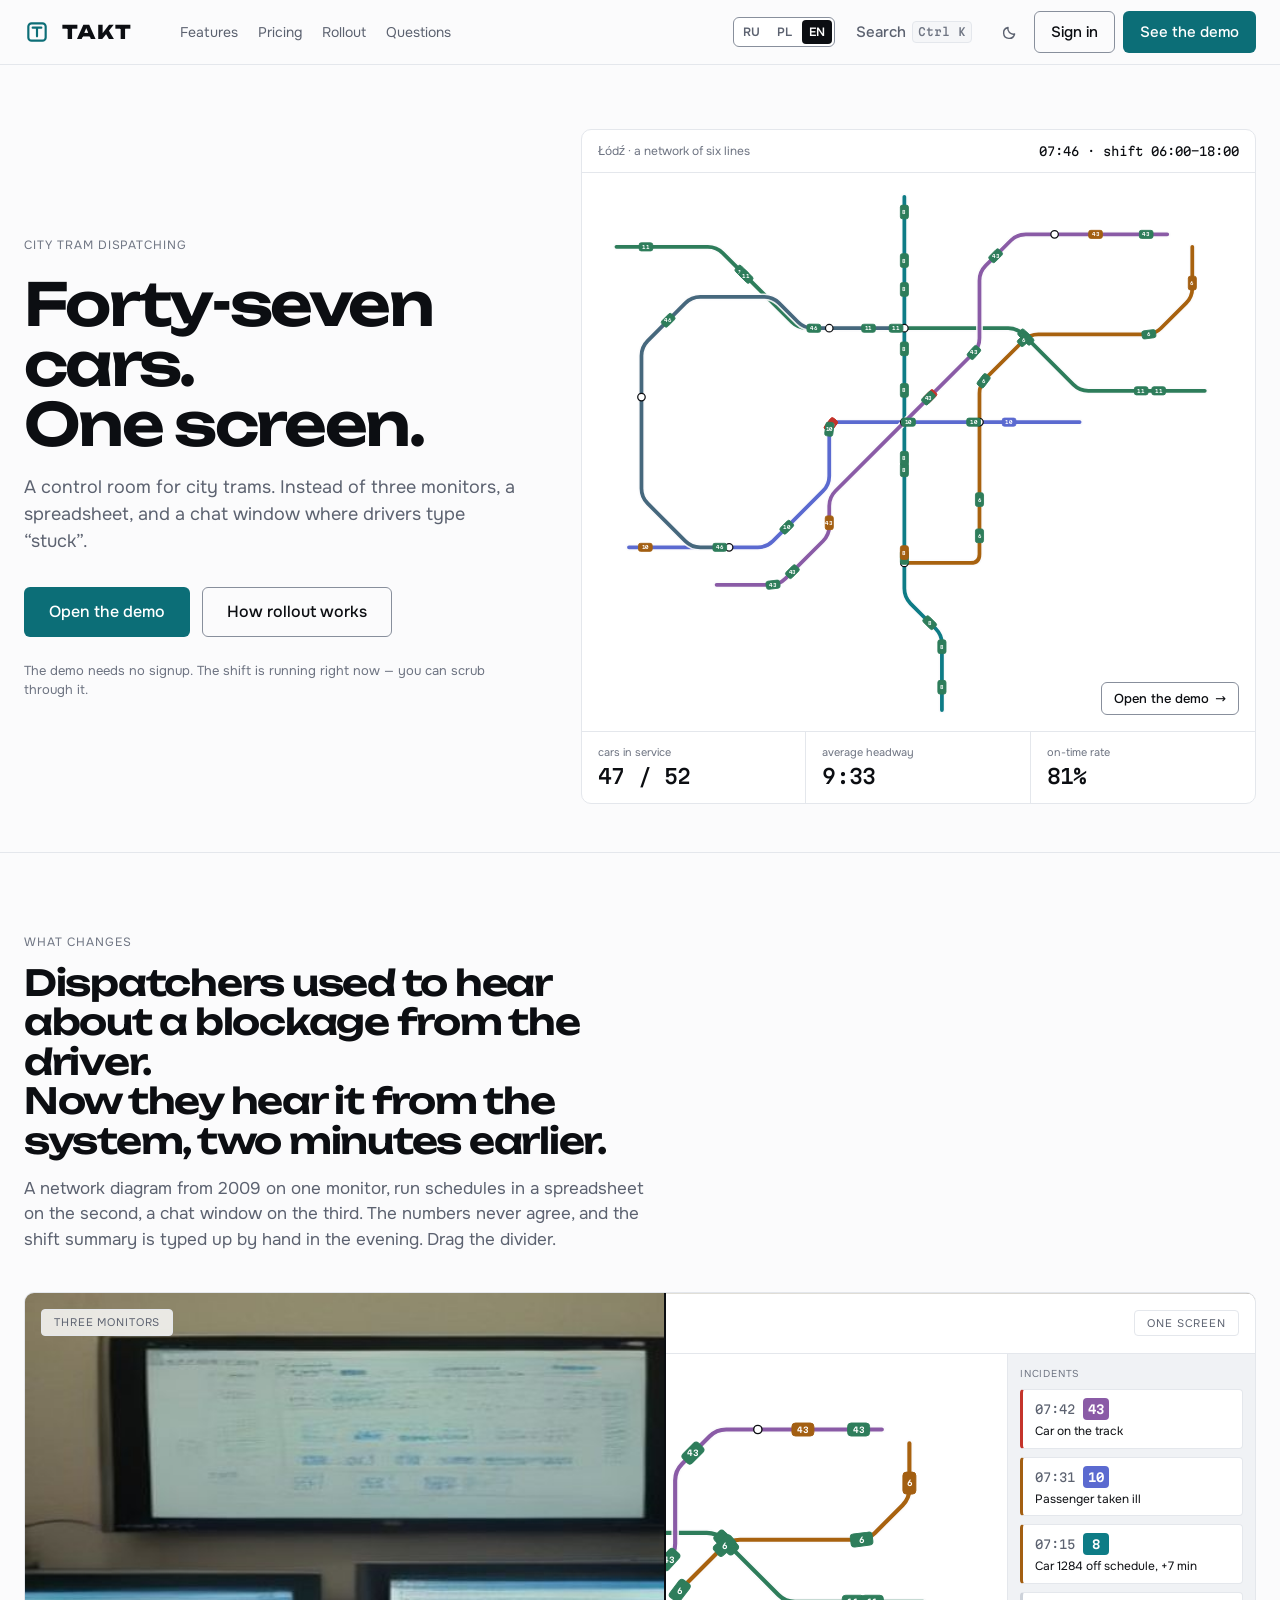
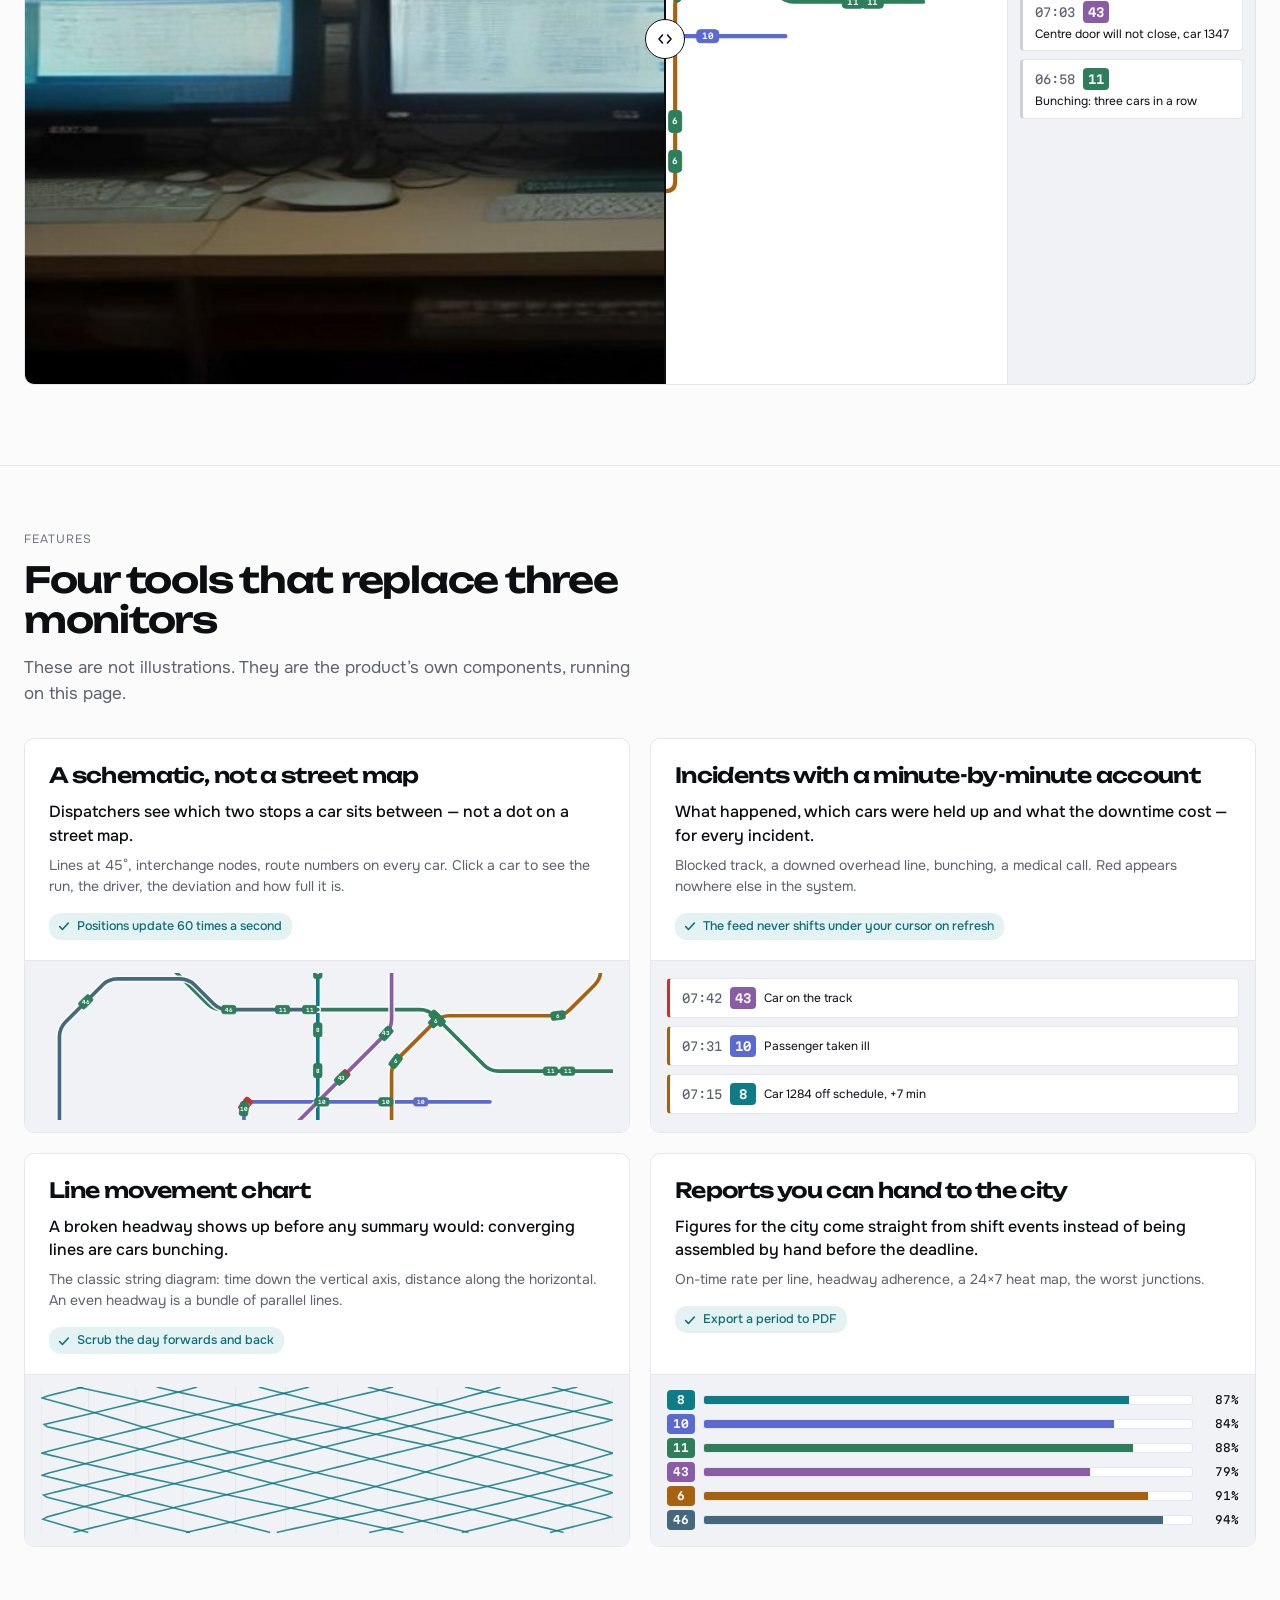
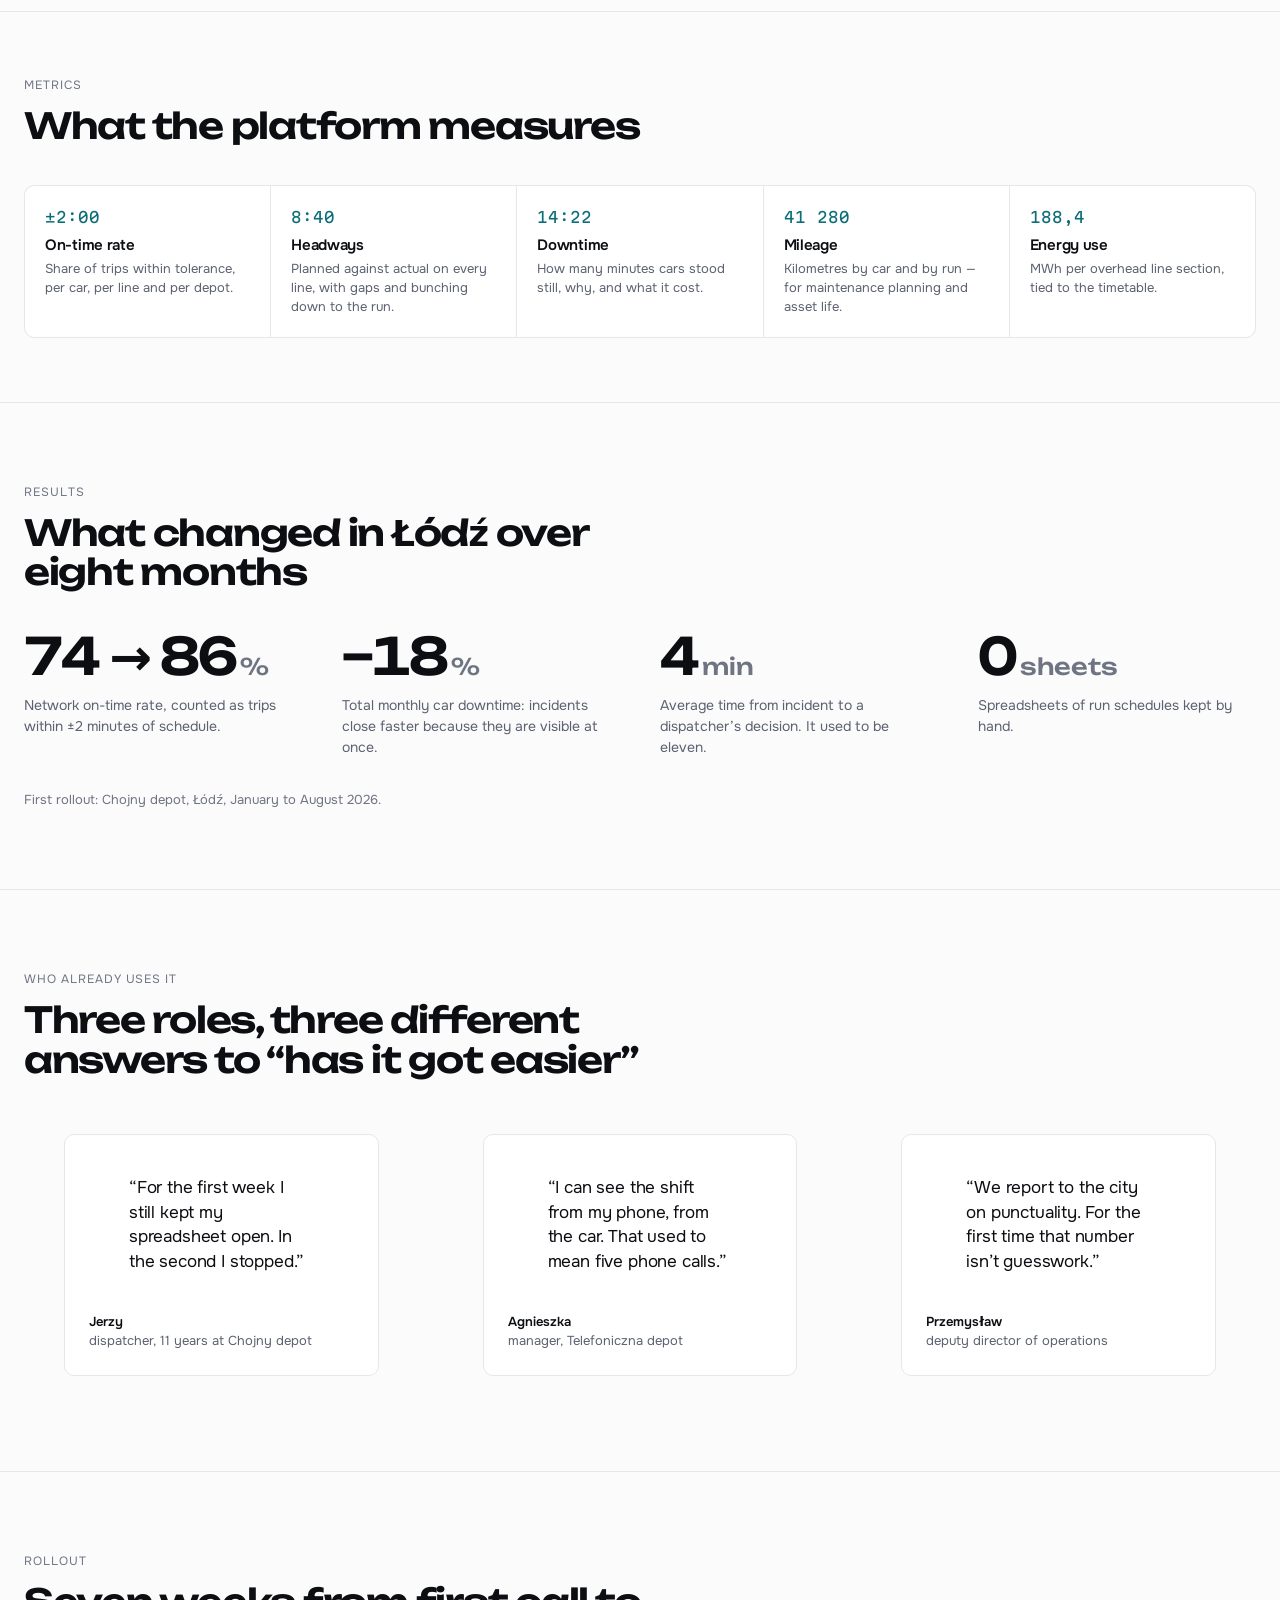
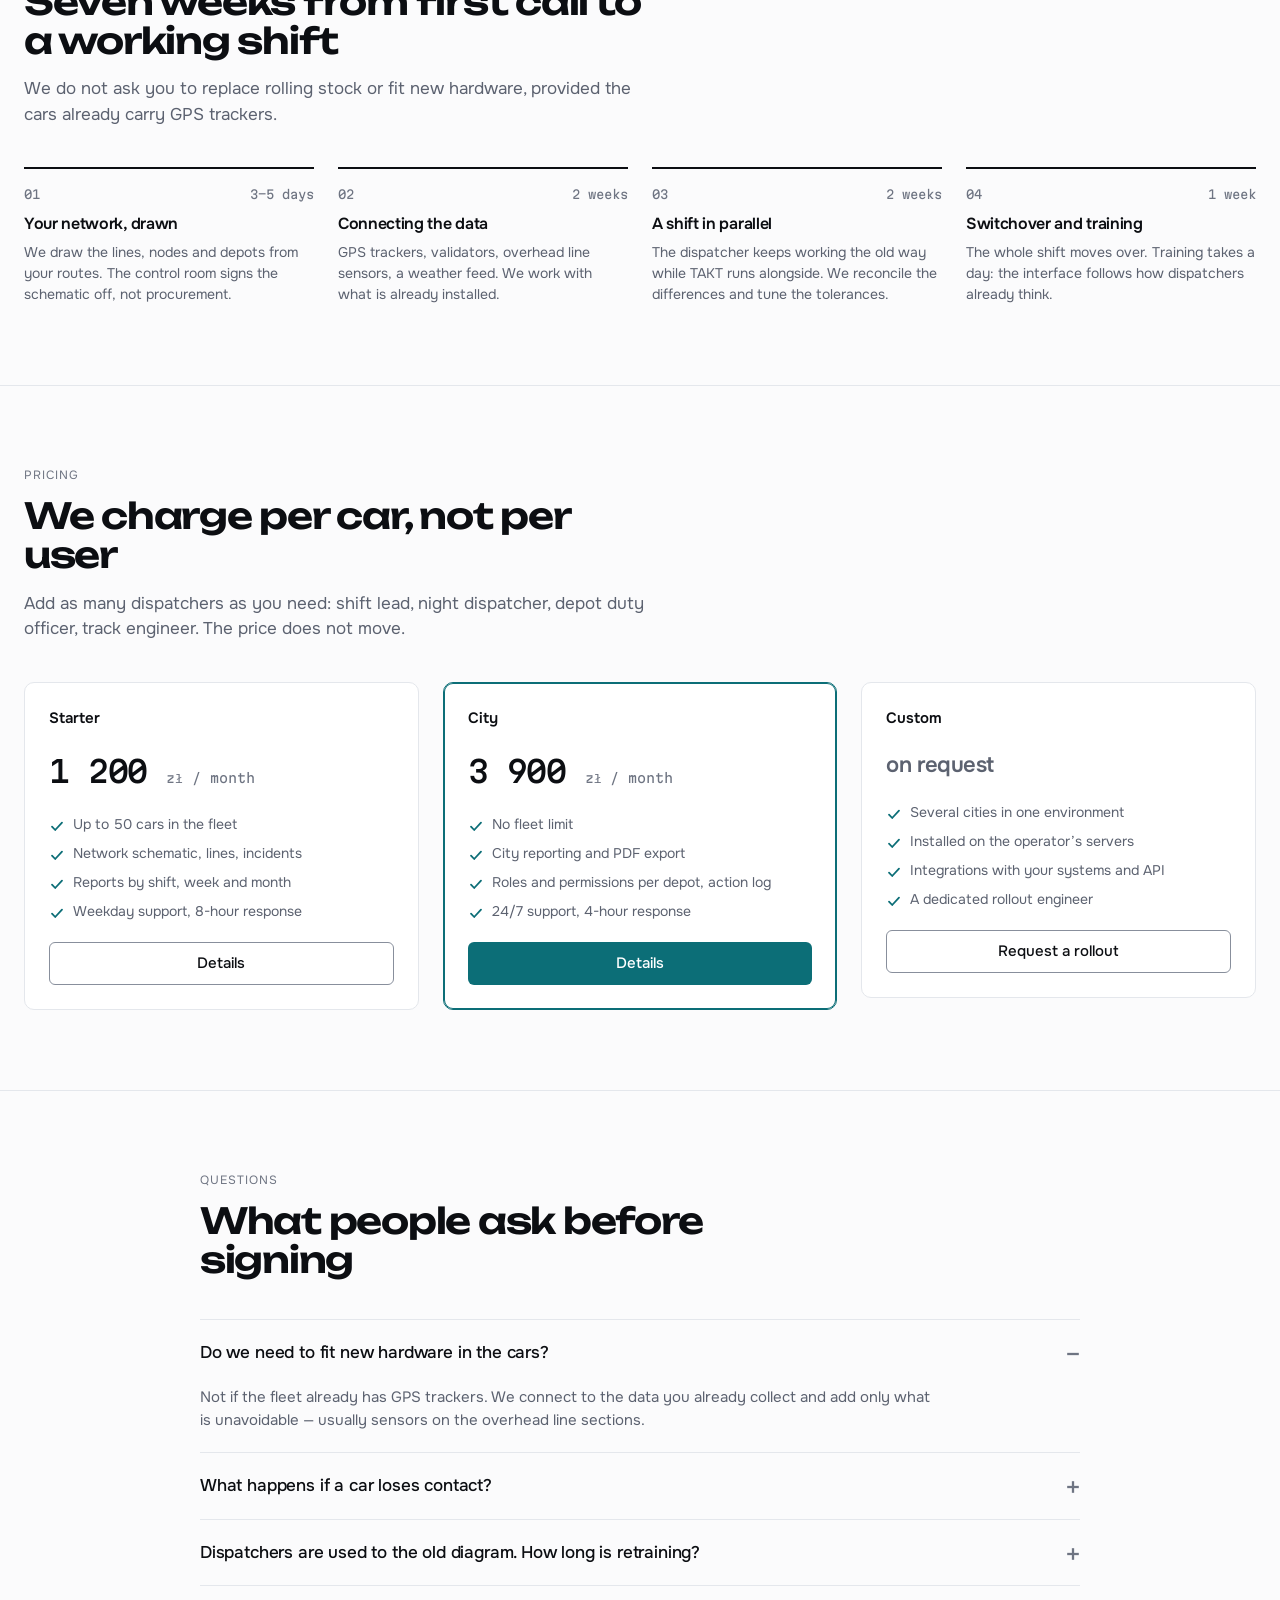
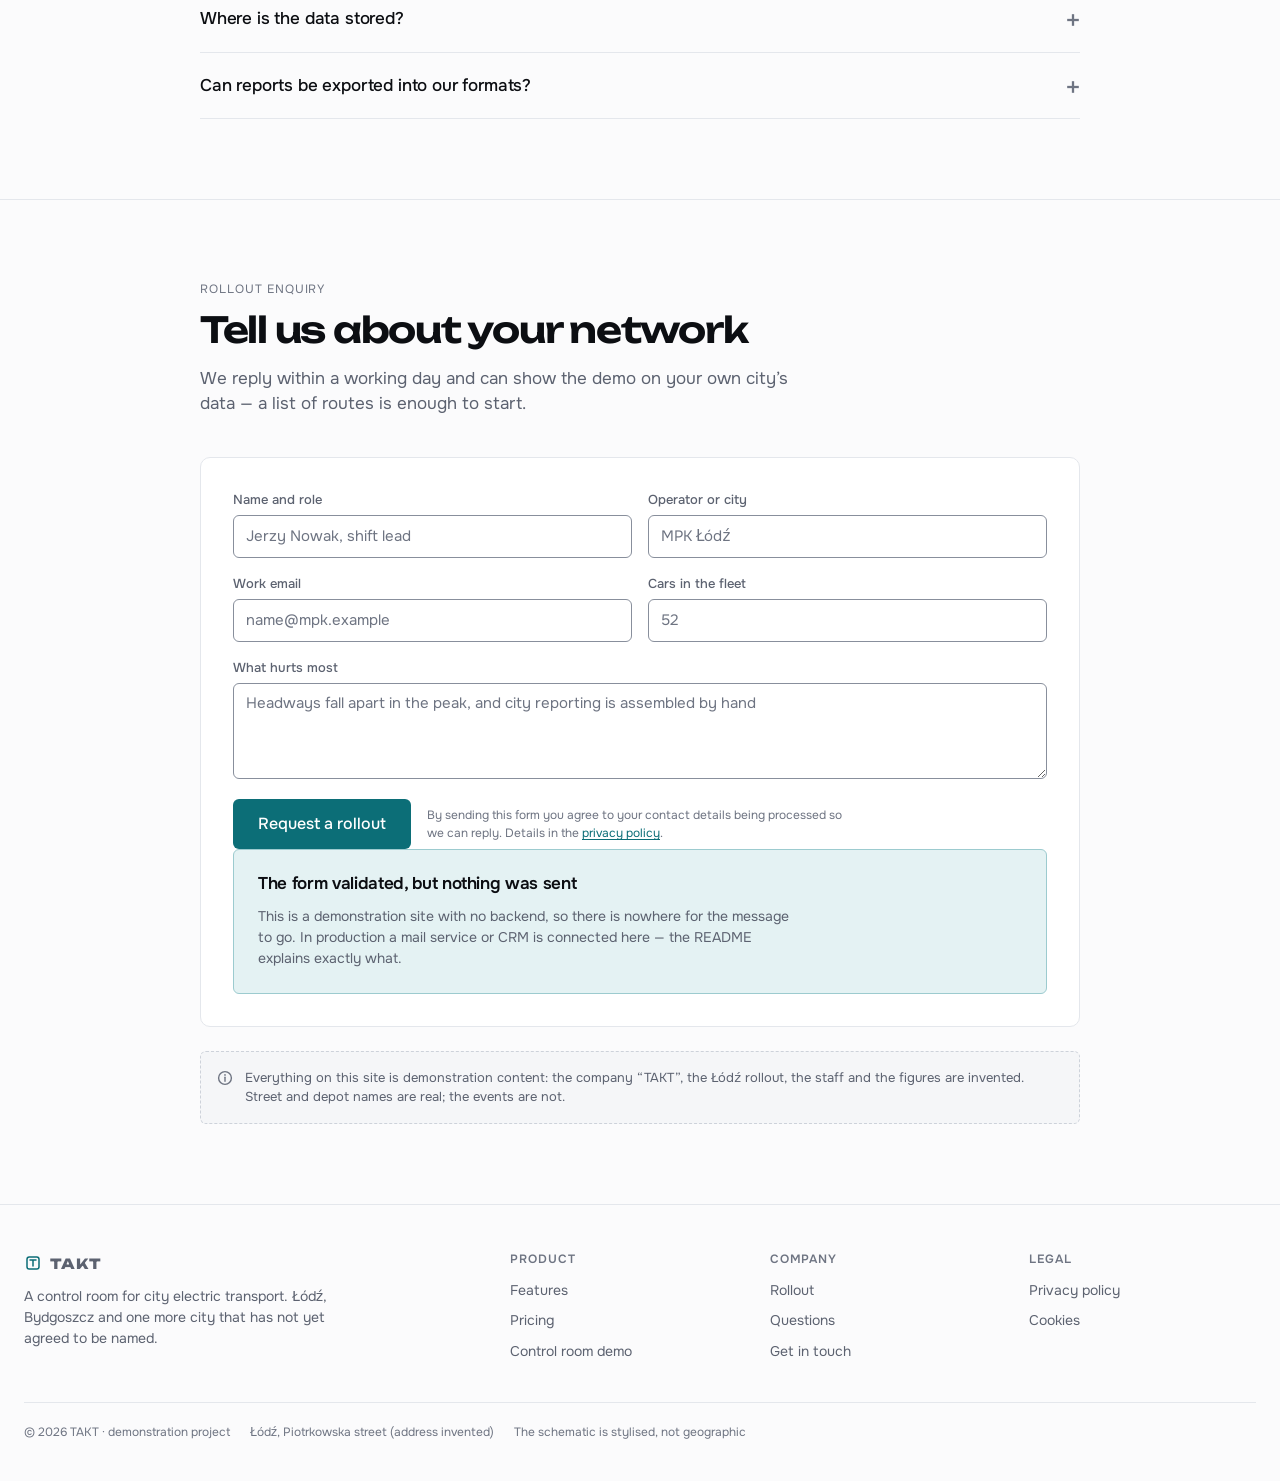
==== index.html @ 414c8f64 "takt — демо-сайт для портфолио Статический сайт без сборки. Данные, контакты и заявки — заглушки. Ад" ====
<!doctype html>
<html lang="ru">
<head>
<meta charset="utf-8">
<meta name="viewport" content="width=device-width, initial-scale=1">
<meta http-equiv="Content-Security-Policy" content="default-src 'self'; img-src 'self' data:; style-src 'self' 'unsafe-inline'; script-src 'self'; font-src 'self'; connect-src 'none'; base-uri 'none'; frame-ancestors 'none'">
<meta name="referrer" content="strict-origin-when-cross-origin">
<title>ТАКТ — диспетчерская для городского трамвая</title>
<meta name="description" data-i18n-content="page.indexDesc" content="ТАКТ собирает диспетчерскую трамвайного оператора в один экран: живая схема сети, интервалы, происшествия и отчёты для города. Демо открывается без регистрации.">
<link rel="canonical" href="https://oum1d.github.io/takt/">
<link rel="alternate" hreflang="ru" href="https://oum1d.github.io/takt/">
<link rel="alternate" hreflang="pl" href="https://oum1d.github.io/takt/?lang=pl">
<link rel="alternate" hreflang="en" href="https://oum1d.github.io/takt/?lang=en">
<link rel="alternate" hreflang="x-default" href="https://oum1d.github.io/takt/">
<meta property="og:type" content="website">
<meta property="og:title" content="ТАКТ — диспетчерская для городского трамвая">
<meta property="og:description" content="Сорок семь вагонов на одном экране: живая схема сети, интервалы, происшествия и отчёты. Демо без регистрации.">
<meta property="og:image" content="https://oum1d.github.io/takt/assets/img/og.png">
<meta property="og:locale" content="ru_RU">
<meta property="og:locale:alternate" content="pl_PL">
<meta property="og:locale:alternate" content="en_GB">
<meta name="twitter:card" content="summary_large_image">
<meta name="theme-color" content="#0C6E77">
<link rel="icon" href="assets/img/favicon.svg" type="image/svg+xml">
<script src="assets/js/theme-boot.js"></script>
<link rel="stylesheet" href="assets/css/fonts.css">
<link rel="stylesheet" href="assets/css/tokens.css">
<link rel="stylesheet" href="assets/css/base.css">
<link rel="stylesheet" href="assets/css/app.css">
<link rel="stylesheet" href="assets/css/landing.css">
<script type="application/ld+json">
{
  "@context": "https://schema.org",
  "@type": "SoftwareApplication",
  "name": "ТАКТ",
  "applicationCategory": "BusinessApplication",
  "operatingSystem": "Web",
  "inLanguage": ["ru", "pl", "en"],
  "description": "Диспетчерская для городского трамвая: живая схема сети, контроль интервалов, происшествия и отчёты для города.",
  "offers": [
    { "@type": "Offer", "name": "Стартовый", "price": "1200", "priceCurrency": "PLN" },
    { "@type": "Offer", "name": "Городской", "price": "3900", "priceCurrency": "PLN" }
  ]
}
</script>
</head>
<body data-i18n-title="page.indexTitle">
<a class="skip-link" href="#main" data-i18n="nav.skip">Перейти к содержимому</a>

<svg width="0" height="0" style="position:absolute" aria-hidden="true" focusable="false">
  <defs>
    <symbol id="ic-mark" viewBox="0 0 24 24">
      <path d="M4 17V7a3 3 0 0 1 3-3h10a3 3 0 0 1 3 3v10a3 3 0 0 1-3 3H7a3 3 0 0 1-3-3Z" fill="none" stroke="currentColor" stroke-width="2"/>
      <path d="M8 8h8M12 8v8" stroke="currentColor" stroke-width="2" stroke-linecap="round"/>
    </symbol>
    <symbol id="ic-check" viewBox="0 0 16 16"><path d="M3 8.6 6.2 12 13 4.6" fill="none" stroke="currentColor" stroke-width="1.8" stroke-linecap="round" stroke-linejoin="round"/></symbol>
    <symbol id="ic-warn" viewBox="0 0 14 14"><path d="M7 1.6 13 12.4H1Z" fill="none" stroke="currentColor" stroke-width="1.4" stroke-linejoin="round"/><path d="M7 5.6v3" stroke="currentColor" stroke-width="1.4" stroke-linecap="round"/><circle cx="7" cy="10.4" r=".8" fill="currentColor"/></symbol>
    <symbol id="ic-arrows" viewBox="0 0 20 20"><path d="M7.5 6 4 10l3.5 4M12.5 6 16 10l-3.5 4" fill="none" stroke="currentColor" stroke-width="1.6" stroke-linecap="round" stroke-linejoin="round"/></symbol>
    <symbol id="ic-info" viewBox="0 0 16 16"><circle cx="8" cy="8" r="6.4" fill="none" stroke="currentColor" stroke-width="1.4"/><path d="M8 7.2v4" stroke="currentColor" stroke-width="1.4" stroke-linecap="round"/><circle cx="8" cy="4.9" r=".85" fill="currentColor"/></symbol>
  </defs>
</svg>

<header class="site-head">
  <div class="wrap site-head__inner">
    <a class="brand" href="index.html" aria-current="page">
      <svg class="brand__mark" aria-hidden="true"><use href="#ic-mark"/></svg>
      ТАКТ
    </a>
    <nav class="site-nav" aria-label="Разделы сайта">
      <a href="features.html" data-i18n="nav.features">Возможности</a>
      <a href="pricing.html" data-i18n="nav.pricing">Цены</a>
      <a href="#implementation" data-i18n="nav.implementation">Внедрение</a>
      <a href="#faq" data-i18n="nav.faq">Вопросы</a>
    </nav>
    <div class="site-head__cta">
      <div class="site-shift" data-i18n-attr="title:tools.shiftHint" title="Демо-смена трамвайной сети Лодзи">
        <span class="site-shift__label" data-i18n="tools.shift">смена</span>
        <span class="site-shift__value">06:00–18:00</span>
      </div>
      <div class="lang-switch" data-lang-switch></div>
      <button class="btn btn--quiet site-search" type="button" data-site-search aria-haspopup="dialog">
        <svg class="site-search__icon" width="15" height="15" viewBox="0 0 16 16" aria-hidden="true" focusable="false"><circle cx="7" cy="7" r="4.6" fill="none" stroke="currentColor" stroke-width="1.6"/><path d="m10.5 10.5 3.3 3.3" stroke="currentColor" stroke-width="1.6" stroke-linecap="round"/></svg>
        <span class="site-search__text" data-i18n="tools.search">Поиск</span>
        <span class="kbd">Ctrl K</span>
      </button>
      <button class="btn btn--quiet site-theme" type="button" data-site-theme aria-pressed="false">
        <svg class="site-theme__moon" width="15" height="15" viewBox="0 0 16 16" aria-hidden="true" focusable="false"><path d="M13.4 9.6A5.8 5.8 0 0 1 6.4 2.6 5.9 5.9 0 1 0 13.4 9.6Z" fill="none" stroke="currentColor" stroke-width="1.5" stroke-linejoin="round"/></svg>
        <svg class="site-theme__sun" width="15" height="15" viewBox="0 0 16 16" aria-hidden="true" focusable="false"><circle cx="8" cy="8" r="3.2" fill="none" stroke="currentColor" stroke-width="1.5"/><path d="M8 1v1.8M8 13.2V15M15 8h-1.8M2.8 8H1M12.9 3.1l-1.3 1.3M4.4 11.6l-1.3 1.3M12.9 12.9l-1.3-1.3M4.4 4.4 3.1 3.1" stroke="currentColor" stroke-width="1.5" stroke-linecap="round"/></svg>
        <span class="visually-hidden" data-i18n="tools.night">Ночная тема</span>
      </button>
      <a class="btn btn--ghost" href="app.html" data-demo-link="app.html" data-i18n="nav.login">Войти</a>
      <a class="btn" href="app.html" data-demo-link="app.html" id="openDemo" data-site-demo><span class="site-demo__long" data-i18n="nav.demo">Смотреть демо</span><span class="site-demo__short" data-i18n="nav.demoShort" aria-hidden="true">Демо</span></a>
    </div>
  </div>
</header>

<main id="main">

  <!-- Первый экран: работающая схема, а не скриншот -->
  <section class="hero">
    <div class="wrap hero__grid">
      <div>
        <p class="hero__eyebrow" data-i18n="hero.eyebrow">Диспетчеризация городского трамвая</p>
        <h1 data-i18n-html="hero.title">Сорок семь вагонов.<br>Один экран.</h1>
        <p class="hero__lead" data-i18n="hero.lead">
          Диспетчерская для городского трамвая. Вместо трёх мониторов, Excel
          и мессенджера, куда водители пишут «стою».
        </p>
        <div class="hero__actions">
          <a class="btn btn--lg" href="app.html" data-demo-link="app.html" data-i18n="hero.open">Открыть демо</a>
          <a class="btn btn--ghost btn--lg" href="#implementation" data-i18n="hero.how">Как проходит внедрение</a>
        </div>
        <p style="margin-top:var(--s6);font-size:13px;color:var(--ink-3)" data-i18n="hero.note">
          Демо открывается без регистрации. Смена идёт прямо сейчас — её можно перемотать.
        </p>
      </div>

      <!-- Вся карточка — ссылка в демо: живую схему хочется потрогать,
           и первое, что делают, — нажимают на неё. -->
      <a class="hero__stage" href="app.html" data-demo-link="app.html"
         data-i18n-attr="aria-label:hero.stageLink" aria-label="Открыть демо диспетчерской с этой же минуты смены">
        <div class="hero__stage-head">
          <span data-i18n="hero.city">Лодзь · сеть из шести линий</span>
          <span class="hero__stage-time"><span id="heroTime">07:46</span> <span class="hero__stage-shift" data-i18n="hero.shift">· смена 06:00–18:00</span></span>
        </div>
        <div class="hero__map-wrap">
          <svg class="hero__map" id="heroMap" viewBox="185 22 1075 892" preserveAspectRatio="xMidYMid meet"
               aria-hidden="true" focusable="false"></svg>
          <span class="hero__open" aria-hidden="true"><span data-i18n="hero.stageHint">Открыть демо</span> <span class="hero__open-arrow">→</span></span>
        </div>
        <div class="hero__stats">
          <div class="hero__stat">
            <div class="hero__stat-label" data-i18n="hero.statCars">вагонов на линии</div>
            <div class="hero__stat-value" data-stat="onLine">47 / 52</div>
          </div>
          <div class="hero__stat">
            <div class="hero__stat-label" data-i18n="hero.statHeadway">средний интервал</div>
            <div class="hero__stat-value" data-stat="headway">9:33</div>
          </div>
          <div class="hero__stat">
            <div class="hero__stat-label" data-i18n="hero.statPunct">пунктуальность</div>
            <div class="hero__stat-value" data-stat="punctuality">81%</div>
          </div>
        </div>
      </a>
    </div>
  </section>

  <!-- Три монитора → один экран -->
  <section class="section" id="before-after">
    <div class="wrap">
      <div class="section__head">
        <p class="section__label" data-i18n="compare.label">Что меняется</p>
        <h2 data-i18n-html="compare.title">Раньше диспетчер узнавал о заторе от водителя.<br>Теперь — от системы, за две минуты до.</h2>
        <p class="section__lead" data-i18n="compare.lead">
          Схема сети 2009 года на одном мониторе, графики выхода в Excel на втором,
          мессенджер на третьем. Данные не сходятся между собой, а сводка за смену
          собирается вручную к вечеру. Потяните разделитель.
        </p>
      </div>

      <div class="compare" id="compare">
        <!-- Ярлык каждой половины живёт внутри неё: «после» лежит поверх «до»
             со своим фоном, поэтому закрытая половина прячет и свой ярлык,
             и он не наезжает на цифры соседней. -->
        <div class="compare__side">
          <img src="assets/img/control-room-old.jpg" width="1280" height="720"
               data-i18n-attr="alt:compare.photoAlt"
               alt="Рабочее место диспетчера: три монитора в ряд — схема сети, таблица с графиками выхода и окно мессенджера, перед ними клавиатуры и путаница кабелей">
          <span class="compare__tag compare__tag--before" data-i18n="compare.before">Три монитора</span>
        </div>
        <!-- «После» — та же раскладка, что у трёх мониторов на фото, только на
             одном экране: графики линий вместо Excel, схема, лента вместо мессенджера. -->
        <div class="compare__side compare__after">
          <div class="compare__after-inner">
            <div class="compare__bar">
              <div class="compare__bar-items">
                <span class="compare__bar-item"><span data-i18n="hero.statCars">на линии</span><b data-stat="onLine">47 / 52</b></span>
                <span class="compare__bar-item"><span data-i18n="hero.statHeadway">интервал</span><b data-stat="headway">9:33</b></span>
                <span class="compare__bar-item"><span data-i18n="hero.statPunct">пунктуальность</span><b data-stat="punctuality">81%</b></span>
                <span class="compare__bar-item"><span data-i18n="hero.statOpen">открытых</span><b data-stat="open">3</b></span>
              </div>
              <span class="compare__tag compare__tag--after" data-i18n="compare.after">Один экран</span>
            </div>
            <div class="compare__body">
              <div class="compare__col compare__col--lines" aria-hidden="true">
                <span class="compare__col-title" data-i18n="compare.colLines">Линии · интервал</span>
                <div class="compare__lines" id="compareLines"></div>
              </div>
              <div class="compare__map">
                <svg class="compare__mini" data-mini-map data-labels="hubs" data-rail-width="7" data-car-scale="1.45"
                     viewBox="185 22 1075 892" preserveAspectRatio="xMidYMid meet"
                     role="img" data-i18n-attr="aria-label:compare.miniAlt"
                     aria-label="Тот же город в ТАКТе: одна схема, на которой видны все вагоны сразу"></svg>
              </div>
              <div class="compare__col compare__col--feed" aria-hidden="true">
                <span class="compare__col-title" data-i18n="compare.colFeed">Происшествия</span>
                <div class="compare__feed" id="compareFeed"></div>
              </div>
            </div>
          </div>
        </div>
        <div class="compare__handle">
          <span class="compare__knob"><svg width="20" height="20" aria-hidden="true"><use href="#ic-arrows"/></svg></span>
        </div>
        <label class="visually-hidden" for="compareRange" data-i18n="compare.handle">Положение разделителя между «до» и «после»</label>
        <input type="range" id="compareRange" min="0" max="100" value="52" step="1">
      </div>
    </div>
  </section>

  <!-- Возможности: настоящие куски интерфейса -->
  <section class="section section--features" id="features">
    <div class="wrap">
      <div class="section__head">
        <p class="section__label" data-i18n="features.label">Возможности</p>
        <h2 data-i18n="features.title">Четыре инструмента, которые заменяют три монитора</h2>
        <p class="section__lead" data-i18n="features.lead">
          Ниже — не иллюстрации. Это те же самые блоки продукта, они работают
          прямо на этой странице.
        </p>
      </div>

      <div class="features features--demo">
        <article class="feature">
          <div class="feature__body">
            <h3 data-i18n="features.mapTitle">Схема сети, а не карта города</h3>
            <p class="feature__key" data-i18n="features.mapKey">Диспетчер видит, между какими остановками вагон, — а не точку на карте города.</p>
            <p data-i18n="features.mapText">Линии под 45°, узлы пересадок, номера маршрутов на вагонах. Нажмите на вагон — появятся выход, водитель, отклонение и заполненность.</p>
            <span class="feature__note"><svg width="14" height="14" aria-hidden="true"><use href="#ic-check"/></svg><span data-i18n="features.mapNote">Обновление позиций — 60 раз в секунду</span></span>
          </div>
          <div class="feature__demo">
            <svg class="mini-map" data-mini-map data-rail-width="9" data-car-scale="1.05"
                 viewBox="250 205 930 250" preserveAspectRatio="xMidYMid slice"
                 role="img" data-i18n-attr="aria-label:features.mapAlt"
                 aria-label="Фрагмент схемы сети с движущимися вагонами"></svg>
          </div>
        </article>

        <article class="feature">
          <div class="feature__body">
            <h3 data-i18n="features.incTitle">Происшествия с разбором по минутам</h3>
            <p class="feature__key" data-i18n="features.incKey">Что случилось, какие вагоны встали и сколько стоил простой — по каждому событию.</p>
            <p data-i18n="features.incText">Перекрытие пути, обрыв контактной сети, скопление, медицинский случай. Красный цвет в системе есть только здесь.</p>
            <span class="feature__note"><svg width="14" height="14" aria-hidden="true"><use href="#ic-check"/></svg><span data-i18n="features.incNote">Лента не двигается под курсором при обновлении</span></span>
          </div>
          <div class="feature__demo">
            <div class="mini-feed" id="miniFeed"></div>
          </div>
        </article>

        <article class="feature">
          <div class="feature__body">
            <h3 data-i18n="features.threadTitle">График движения по линии</h3>
            <p class="feature__key" data-i18n="features.threadKey">Сбой интервала видно раньше, чем в любой сводке: сошедшиеся линии — это вагоны, идущие паровозом.</p>
            <p data-i18n="features.threadText">Классическая «нитка»: по вертикали время, по горизонтали путь. Ровный интервал — пачка параллельных линий.</p>
            <span class="feature__note"><svg width="14" height="14" aria-hidden="true"><use href="#ic-check"/></svg><span data-i18n="features.threadNote">Перемотка суток вперёд и назад</span></span>
          </div>
          <div class="feature__demo">
            <svg class="mini-thread" id="miniThread"
                 role="img" data-i18n-attr="aria-label:features.threadAlt"
                 aria-label="График движения: наклонные линии рейсов, расходящиеся при сбое интервала"></svg>
          </div>
        </article>

        <article class="feature">
          <div class="feature__body">
            <h3 data-i18n="features.reportsTitle">Отчёты, которые не стыдно отдать городу</h3>
            <p class="feature__key" data-i18n="features.reportsKey">Цифры для города берутся из событий смен, а не собираются вручную к отчётной дате.</p>
            <p data-i18n="features.reportsText">Пунктуальность по линиям, соблюдение интервала, тепловая карта 24×7, топ проблемных перекрёстков.</p>
            <span class="feature__note"><svg width="14" height="14" aria-hidden="true"><use href="#ic-check"/></svg><span data-i18n="features.reportsNote">Выгрузка за период в PDF</span></span>
          </div>
          <div class="feature__demo">
            <div class="mini-bars" id="miniBars"></div>
          </div>
        </article>
      </div>
    </div>
  </section>

  <!-- Что считает платформа -->
  <section class="section section--tight">
    <div class="wrap">
      <div class="section__head">
        <p class="section__label" data-i18n="counts.label">Метрики</p>
        <h2 data-i18n="counts.title">Что считает платформа</h2>
      </div>
      <div class="counts">
        <div class="count">
          <div class="count__value">±2:00</div>
          <h3 data-i18n="counts.punctTitle">Пунктуальность</h3>
          <p data-i18n="counts.punctText">Доля рейсов в пределах допуска по каждому вагону, линии и депо.</p>
        </div>
        <div class="count">
          <div class="count__value">8:40</div>
          <h3 data-i18n="counts.headwayTitle">Интервалы</h3>
          <p data-i18n="counts.headwayText">План и факт по каждой линии, разрывы и скопления с указанием выходов.</p>
        </div>
        <div class="count">
          <div class="count__value">14:22</div>
          <h3 data-i18n="counts.downtimeTitle">Простои</h3>
          <p data-i18n="counts.downtimeText">Сколько минут вагоны стояли, по какой причине и сколько это стоило.</p>
        </div>
        <div class="count">
          <div class="count__value">41 280</div>
          <h3 data-i18n="counts.mileageTitle">Пробег</h3>
          <p data-i18n="counts.mileageText">Километры по вагонам и выходам — для планирования ТО и списания ресурса.</p>
        </div>
        <div class="count">
          <div class="count__value">188,4</div>
          <h3 data-i18n="counts.energyTitle">Расход энергии</h3>
          <p data-i18n="counts.energyText">МВт·ч по секциям контактной сети с привязкой к графику движения.</p>
        </div>
      </div>
    </div>
  </section>

  <!-- Цифры внедрения -->
  <section class="section">
    <div class="wrap">
      <div class="section__head">
        <p class="section__label" data-i18n="results.label">Результаты</p>
        <h2 data-i18n="results.title">Что изменилось в Лодзи за восемь месяцев</h2>
      </div>
      <div class="results">
        <div class="result">
          <div class="result__value">74 → 86<small>&thinsp;%</small></div>
          <p data-i18n="results.punct">Пунктуальность сети. Считается по рейсам в пределах ±2 минут от графика.</p>
        </div>
        <div class="result">
          <div class="result__value">−18<small>&thinsp;%</small></div>
          <p data-i18n="results.downtime">Суммарный простой вагонов за месяц: события закрываются быстрее, потому что видны сразу.</p>
        </div>
        <div class="result">
          <div class="result__value">4<small>&thinsp;<span data-i18n="results.reactionUnit">мин</span></small></div>
          <p data-i18n="results.reaction">Среднее время от происшествия до решения диспетчера. Было одиннадцать.</p>
        </div>
        <div class="result">
          <div class="result__value">0<small>&thinsp;<span data-i18n="results.tablesUnit">таблиц</span></small></div>
          <p data-i18n="results.tables">Excel-файлов с графиками выхода, которые кто-то ведёт руками.</p>
        </div>
      </div>
      <p style="margin-top:var(--s8);font-size:13px;color:var(--ink-3)" data-i18n="results.note">
        Данные первого внедрения: депо Хойны, Лодзь, январь — август 2026.
      </p>
    </div>
  </section>

  <!-- Отзывы -->
  <section class="section">
    <div class="wrap">
      <div class="section__head">
        <p class="section__label" data-i18n="quotes.label">Кто уже работает</p>
        <h2 data-i18n="quotes.title">Три роли — три разных ответа на вопрос «стало ли легче»</h2>
      </div>
      <div class="quotes">
        <figure class="quote">
          <blockquote data-i18n="quotes.one">«Первую неделю я всё равно держал открытым свой Excel. На второй перестал.»</blockquote>
          <figcaption><b data-i18n="quotes.oneName">Ежи</b><span data-i18n="quotes.oneRole">диспетчер, 11 лет в депо Хойны</span></figcaption>
        </figure>
        <figure class="quote">
          <blockquote data-i18n="quotes.two">«Я вижу смену с телефона из машины. Раньше это означало пять звонков.»</blockquote>
          <figcaption><b data-i18n="quotes.twoName">Агнешка</b><span data-i18n="quotes.twoRole">начальник депо Телефоничная</span></figcaption>
        </figure>
        <figure class="quote">
          <blockquote data-i18n="quotes.three">«Городу мы отчитываемся пунктуальностью. Впервые эта цифра берётся не с потолка.»</blockquote>
          <figcaption><b data-i18n="quotes.threeName">Пшемыслав</b><span data-i18n="quotes.threeRole">замдиректора по эксплуатации</span></figcaption>
        </figure>
      </div>
    </div>
  </section>

  <!-- Внедрение -->
  <section class="section" id="implementation">
    <div class="wrap">
      <div class="section__head">
        <p class="section__label" data-i18n="steps.label">Внедрение</p>
        <h2 data-i18n="steps.title">От первого разговора до рабочей смены — семь недель</h2>
        <p class="section__lead" data-i18n="steps.lead">
          Мы не просим менять подвижной состав или ставить новое оборудование
          в вагоны, если у вас уже есть GPS-трекеры.
        </p>
      </div>
      <div class="steps">
        <div class="step">
          <div class="step__num"><span>01</span><span data-i18n="steps.oneTime">3–5 дней</span></div>
          <h3 data-i18n="steps.oneTitle">Схема вашей сети</h3>
          <p data-i18n="steps.oneText">Рисуем линии, узлы и депо по вашим маршрутам. Схему согласовывает диспетчерская, а не отдел закупок.</p>
        </div>
        <div class="step">
          <div class="step__num"><span>02</span><span data-i18n="steps.twoTime">2 недели</span></div>
          <h3 data-i18n="steps.twoTitle">Подключение данных</h3>
          <p data-i18n="steps.twoText">GPS-трекеры, турникеты, датчики контактной сети, погодный сервис. Работаем с тем, что уже установлено.</p>
        </div>
        <div class="step">
          <div class="step__num"><span>03</span><span data-i18n="steps.threeTime">2 недели</span></div>
          <h3 data-i18n="steps.threeTitle">Параллельная смена</h3>
          <p data-i18n="steps.threeText">Диспетчер работает по-старому, ТАКТ идёт рядом. Сверяем расхождения и настраиваем допуски.</p>
        </div>
        <div class="step">
          <div class="step__num"><span>04</span><span data-i18n="steps.fourTime">1 неделя</span></div>
          <h3 data-i18n="steps.fourTitle">Переход и обучение</h3>
          <p data-i18n="steps.fourText">Смена переходит целиком. Обучение занимает один день: интерфейс повторяет то, как диспетчер уже думает.</p>
        </div>
      </div>
    </div>
  </section>

  <!-- Цены кратко -->
  <section class="section" id="pricing">
    <div class="wrap">
      <div class="section__head">
        <p class="section__label" data-i18n="plans.label">Цены</p>
        <h2 data-i18n="plans.title">Считаем по вагонам, а не по пользователям</h2>
        <p class="section__lead" data-i18n="plans.lead">
          Диспетчеров можно заводить сколько нужно: начальник смены, ночной диспетчер,
          дежурный по депо, инженер службы пути. Плата не меняется.
        </p>
      </div>

      <div class="plans">
        <div class="plan">
          <div class="plan__name" data-i18n="plans.startName">Стартовый</div>
          <div class="plan__price">1 200 <small data-i18n="plans.perMonth">zł / мес</small></div>
          <ul class="plan__list">
            <li><svg width="16" height="16" aria-hidden="true"><use href="#ic-check"/></svg><span data-i18n="plans.start1">До 50 вагонов в парке</span></li>
            <li><svg width="16" height="16" aria-hidden="true"><use href="#ic-check"/></svg><span data-i18n="plans.start2">Схема сети, линии, происшествия</span></li>
            <li><svg width="16" height="16" aria-hidden="true"><use href="#ic-check"/></svg><span data-i18n="plans.start3">Отчёты за смену, неделю и месяц</span></li>
            <li><svg width="16" height="16" aria-hidden="true"><use href="#ic-check"/></svg><span data-i18n="plans.start6">Поддержка по будням, ответ за 8 часов</span></li>
          </ul>
          <a class="btn btn--ghost" href="pricing.html" data-i18n="plans.more">Подробнее</a>
        </div>

        <div class="plan" data-featured="true">
          <div class="plan__name" data-i18n="plans.cityName">Городской</div>
          <div class="plan__price">3 900 <small data-i18n="plans.perMonth">zł / мес</small></div>
          <ul class="plan__list">
            <li><svg width="16" height="16" aria-hidden="true"><use href="#ic-check"/></svg><span data-i18n="plans.city1">Без ограничения по парку</span></li>
            <li><svg width="16" height="16" aria-hidden="true"><use href="#ic-check"/></svg><span data-i18n="plans.city3">Отчётность для города и выгрузка PDF</span></li>
            <li><svg width="16" height="16" aria-hidden="true"><use href="#ic-check"/></svg><span data-i18n="plans.city4">Роли и права по депо, журнал действий</span></li>
            <li><svg width="16" height="16" aria-hidden="true"><use href="#ic-check"/></svg><span data-i18n="plans.city6">Поддержка 24/7, реакция за 4 часа</span></li>
          </ul>
          <a class="btn" href="pricing.html" data-i18n="plans.more">Подробнее</a>
        </div>

        <div class="plan">
          <div class="plan__name" data-i18n="plans.customName">Индивидуальный</div>
          <div class="plan__price plan__price--text" data-i18n="plans.onRequest">по запросу</div>
          <ul class="plan__list">
            <li><svg width="16" height="16" aria-hidden="true"><use href="#ic-check"/></svg><span data-i18n="plans.custom1">Несколько городов в одном контуре</span></li>
            <li><svg width="16" height="16" aria-hidden="true"><use href="#ic-check"/></svg><span data-i18n="plans.custom2">Установка на серверах оператора</span></li>
            <li><svg width="16" height="16" aria-hidden="true"><use href="#ic-check"/></svg><span data-i18n="plans.custom3">Интеграции с вашими системами и API</span></li>
            <li><svg width="16" height="16" aria-hidden="true"><use href="#ic-check"/></svg><span data-i18n="plans.custom5">Выделенный инженер внедрения</span></li>
          </ul>
          <a class="btn btn--ghost" href="#request" data-i18n="plans.request">Запросить внедрение</a>
        </div>
      </div>
    </div>
  </section>

  <!-- FAQ -->
  <section class="section" id="faq">
    <div class="wrap wrap--narrow">
      <div class="section__head">
        <p class="section__label" data-i18n="faq.label">Вопросы</p>
        <h2 data-i18n="faq.title">О чём спрашивают до подписания</h2>
      </div>
      <div class="faq">
        <details open>
          <summary data-i18n="faq.q1">Нужно ли ставить новое оборудование в вагоны?</summary>
          <p data-i18n="faq.a1">Если в парке уже есть GPS-трекеры, нет. Мы подключаемся к тому потоку данных,
          который у вас уже собирается, и добавляем недостающее только там, где без него
          не обойтись: чаще всего это датчики на секциях контактной сети.</p>
        </details>
        <details>
          <summary data-i18n="faq.q2">Что будет, если пропадёт связь с вагоном?</summary>
          <p data-i18n="faq.a2">Вагон переходит в состояние «вне линии» и подсвечивается в списке отдельно.
          Система не додумывает его положение: показывать выдуманную точку хуже, чем честно
          сказать, что связи нет. Последнее известное место остаётся на схеме серым.</p>
        </details>
        <details>
          <summary data-i18n="faq.q3">Диспетчеры привыкли к старой схеме. Сколько занимает переобучение?</summary>
          <p data-i18n="faq.a3">Один день, и мы специально закладываем две недели параллельной работы. Интерфейс
          повторяет привычную логику: схема, а не карта; выход, а не порядковый номер;
          интервал, а не абстрактный KPI.</p>
        </details>
        <details>
          <summary data-i18n="faq.q4">Где хранятся данные?</summary>
          <p data-i18n="faq.a4">По умолчанию в европейском дата-центре, с ежедневным резервным копированием.
          На тарифе «Индивидуальный» систему можно поставить на серверы оператора —
          тогда данные не покидают вашего контура.</p>
        </details>
        <details>
          <summary data-i18n="faq.q5">Можно ли выгружать отчёты в наши форматы?</summary>
          <p data-i18n="faq.a5">Да. PDF для города, CSV и XLSX для внутренней отчётности, а также API,
          если отчёт нужен другой системе. Формат таблицы подстраиваем под то,
          что от вас уже требует город.</p>
        </details>
      </div>
    </div>
  </section>

  <!-- Заявка -->
  <section class="section" id="request">
    <div class="wrap wrap--narrow">
      <div class="section__head">
        <p class="section__label" data-i18n="request.label">Запрос внедрения</p>
        <h2 data-i18n="request.title">Расскажите про свою сеть</h2>
        <p class="section__lead" data-i18n="request.lead">
          Ответим в течение рабочего дня и покажем демо на данных вашего города —
          для этого достаточно списка маршрутов.
        </p>
      </div>

      <div class="request">
        <form id="requestForm" novalidate>
          <div class="request__grid">
            <div class="field">
              <label for="rf-name" data-i18n="request.name">Имя и должность</label>
              <input class="input" id="rf-name" name="name" type="text" required autocomplete="name"
                     data-i18n-attr="placeholder:request.namePh" placeholder="Ежи Новак, начальник смены">
              <span class="field-error"><svg width="14" height="14" aria-hidden="true"><use href="#ic-warn"/></svg><span></span></span>
            </div>
            <div class="field">
              <label for="rf-org" data-i18n="request.org">Оператор или город</label>
              <input class="input" id="rf-org" name="org" type="text" required autocomplete="organization"
                     data-i18n-attr="placeholder:request.orgPh" placeholder="MPK Łódź">
              <span class="field-error"><svg width="14" height="14" aria-hidden="true"><use href="#ic-warn"/></svg><span></span></span>
            </div>
            <div class="field">
              <label for="rf-email" data-i18n="request.email">Рабочая почта</label>
              <input class="input" id="rf-email" name="email" type="email" required autocomplete="email"
                     data-i18n-attr="placeholder:request.emailPh" placeholder="name@mpk.example">
              <span class="field-error"><svg width="14" height="14" aria-hidden="true"><use href="#ic-warn"/></svg><span></span></span>
            </div>
            <div class="field">
              <label for="rf-fleet" data-i18n="request.fleet">Вагонов в парке</label>
              <input class="input" id="rf-fleet" name="fleet" type="text" inputmode="numeric" required
                     data-i18n-attr="placeholder:request.fleetPh" placeholder="52">
              <span class="field-error"><svg width="14" height="14" aria-hidden="true"><use href="#ic-warn"/></svg><span></span></span>
            </div>
            <div class="field field--wide">
              <label for="rf-note" data-i18n="request.note">Что болит сильнее всего</label>
              <textarea class="textarea" id="rf-note" name="note"
                        data-i18n-attr="placeholder:request.notePh"
                        placeholder="Интервалы разъезжаются в час пик, отчётность для города собираем вручную"></textarea>
            </div>
          </div>

          <div class="hp" aria-hidden="true">
            <label for="rf-hp" data-i18n="request.hp">Не заполняйте это поле</label>
            <input id="rf-hp" name="company_url" type="text" tabindex="-1" autocomplete="off">
          </div>

          <div class="request__foot">
            <button class="btn btn--lg" type="submit" data-i18n="request.submit">Запросить внедрение</button>
            <p class="request__note">
              <span data-i18n="request.consent">Отправляя форму, вы соглашаетесь на обработку контактных данных
              для ответа на запрос. Подробнее — в</span>
              <a href="privacy.html" data-i18n="request.consentLink">политике конфиденциальности</a>.
            </p>
          </div>
        </form>

        <div class="request__done" id="requestDone" hidden tabindex="-1">
          <h3 style="font-size:17px" data-i18n="request.doneTitle">Форма проверена, но заявка никуда не ушла</h3>
          <p style="font-size:14px;color:var(--ink-2);max-width:60ch" data-i18n="request.doneText">
            Это демонстрационный сайт: у него нет серверной части, поэтому отправлять
            письмо некуда. При запуске сюда подключается почтовый сервис или CRM —
            что именно, написано в README проекта.
          </p>
        </div>
      </div>

      <div class="demo-note" style="margin-top:var(--s6)">
        <svg width="16" height="16" aria-hidden="true"><use href="#ic-info"/></svg>
        <span data-i18n="request.demoNote">
          Весь контент на сайте демонстрационный: компания «ТАКТ», внедрение в Лодзи,
          сотрудники и цифры вымышлены. Названия улиц и депо реальные, события — нет.
        </span>
      </div>
    </div>
  </section>
</main>

<footer class="site-foot">
  <div class="wrap">
    <div class="site-foot__grid">
      <div>
        <a class="brand" href="index.html" style="margin-bottom:var(--s3)">
          <svg class="brand__mark" aria-hidden="true"><use href="#ic-mark"/></svg>
          ТАКТ
        </a>
        <p style="font-size:14px;color:var(--ink-2);max-width:34ch" data-i18n="foot.about">
          Диспетчерская для городского электротранспорта. Лодзь, Быдгощ и ещё один город,
          который пока не разрешил о себе рассказывать.
        </p>
      </div>
      <div>
        <h2 class="foot-title" data-i18n="foot.product">Продукт</h2>
        <ul>
          <li><a href="features.html" data-i18n="nav.features">Возможности</a></li>
          <li><a href="pricing.html" data-i18n="nav.pricing">Цены</a></li>
          <li><a href="app.html" data-demo-link="app.html" data-i18n="foot.demo">Демо диспетчерской</a></li>
        </ul>
      </div>
      <div>
        <h2 class="foot-title" data-i18n="foot.company">Компания</h2>
        <ul>
          <li><a href="#implementation" data-i18n="nav.implementation">Внедрение</a></li>
          <li><a href="#faq" data-i18n="nav.faq">Вопросы</a></li>
          <li><a href="#request" data-i18n="foot.contact">Связаться</a></li>
        </ul>
      </div>
      <div>
        <h2 class="foot-title" data-i18n="foot.legal">Правовое</h2>
        <ul>
          <li><a href="privacy.html" data-i18n="foot.privacy">Политика конфиденциальности</a></li>
          <li><a href="privacy.html#cookies" data-i18n="foot.cookies">Файлы cookie</a></li>
        </ul>
      </div>
    </div>
    <div class="site-foot__bottom">
      <span data-i18n="foot.copy">© 2026 ТАКТ · демонстрационный проект</span>
      <span data-i18n="foot.address">Лодзь, ул. Пётрковска (адрес вымышлен)</span>
      <span data-i18n="foot.scheme">Схема сети — стилизованная, не географическая</span>
    </div>
  </div>
</footer>

<script src="assets/js/i18n/ru.js"></script>
<script src="assets/js/i18n/pl.js"></script>
<script src="assets/js/i18n/en.js"></script>
<script src="assets/js/i18n/ru-app.js"></script>
<script src="assets/js/i18n/pl-app.js"></script>
<script src="assets/js/i18n/en-app.js"></script>
<script src="assets/js/i18n/incidents-pl.js"></script>
<script src="assets/js/i18n/incidents-en.js"></script>
<script src="assets/js/i18n/core.js"></script>
<script src="assets/js/data/network.js"></script>
<script src="assets/js/data/fleet.js"></script>
<script src="assets/js/data/incidents.js"></script>
<script src="assets/js/data/reports.js"></script>
<script src="assets/js/sim/geometry.js"></script>
<script src="assets/js/sim/clock.js"></script>
<script src="assets/js/sim/simulator.js"></script>
<script src="assets/js/ui/landing.js"></script>
<script src="assets/js/ui/site-tools.js"></script>
</body>
</html>
---- assets/css/fonts.css ----
/* ТАКТ — типографика.
   Все три семейства вариативные, лежат локально: сайт работает офлайн
   и не стучится ни на один внешний домен.
   Unbounded, Onest, Martian Mono — SIL Open Font License 1.1 */

@font-face {
  font-family: 'Unbounded';
  font-style: normal;
  font-weight: 200 900;
  font-display: swap;
  src: url('../fonts/unbounded-cyrillic.woff2') format('woff2');
  unicode-range: U+0301, U+0400-045F, U+0490-0491, U+04B0-04B1, U+2116;
}
@font-face {
  font-family: 'Unbounded';
  font-style: normal;
  font-weight: 200 900;
  font-display: swap;
  src: url('../fonts/unbounded-latin.woff2') format('woff2');
  unicode-range: U+0000-00FF, U+0131, U+0152-0153, U+02BB-02BC, U+02C6, U+02DA,
    U+02DC, U+0304, U+0308, U+0329, U+2000-206F, U+20AC, U+2122, U+2191, U+2193,
    U+2212, U+2215, U+FEFF, U+FFFD;
}

@font-face {
  font-family: 'Onest';
  font-style: normal;
  font-weight: 100 900;
  font-display: swap;
  src: url('../fonts/onest-cyrillic.woff2') format('woff2');
  unicode-range: U+0301, U+0400-045F, U+0490-0491, U+04B0-04B1, U+2116;
}
@font-face {
  font-family: 'Onest';
  font-style: normal;
  font-weight: 100 900;
  font-display: swap;
  src: url('../fonts/onest-latin.woff2') format('woff2');
  unicode-range: U+0000-00FF, U+0131, U+0152-0153, U+02BB-02BC, U+02C6, U+02DA,
    U+02DC, U+0304, U+0308, U+0329, U+2000-206F, U+20AC, U+2122, U+2191, U+2193,
    U+2212, U+2215, U+FEFF, U+FFFD;
}

/* Моно — только цифры, номера вагонов, время. Кириллица ему не нужна. */
@font-face {
  font-family: 'Martian Mono';
  font-style: normal;
  font-weight: 100 800;
  font-stretch: 100%;
  font-display: swap;
  src: url('../fonts/martianmono-latin.woff2') format('woff2');
  unicode-range: U+0000-00FF, U+0131, U+0152-0153, U+02BB-02BC, U+02C6, U+02DA,
    U+02DC, U+2000-206F, U+20AC, U+2122, U+2191, U+2193, U+2212, U+2215, U+FEFF, U+FFFD;
}
---- assets/css/tokens.css ----
/* ТАКТ — токены.
   Правило проекта: цвета из группы «статус» не имеют права появляться
   ни в одной кнопке, ссылке, рамке или иконке интерфейса.
   --st-alarm (#C4342B) используется ровно в одном смысле: авария. */

:root {
  color-scheme: light;

  /* Поверхности */
  --bg:            #FBFBFC;
  --panel:         #FFFFFF;
  --panel-2:       #F5F6F8;
  --panel-sunken:  #F0F2F5;
  --line:          #E4E7EC;
  --line-strong:   #CDD2DA;
  /* Границы полей и кнопок обязаны давать 3:1 к фону — это отдельное
     требование WCAG к нетекстовым элементам, декоративные линии слабее. */
  --line-field:    #888F9C;
  --on-accent:     #FFFFFF;

  /* Текст */
  --ink:           #0C0E12;
  --ink-2:         #5C6270;
  --ink-3:         #6E7482;
  --ink-inv:       #FFFFFF;

  /* Акцент — единственный «фирменный» цвет интерфейса */
  --accent:        #0C6E77;
  --accent-hover:  #0A5C64;
  --accent-press:  #084950;
  --accent-soft:   #E4F2F3;
  --accent-line:   #9CCBCF;

  /* Статусы вагонов и происшествий. Больше нигде. */
  --st-ontime:     #2E7D5B;
  --st-late:       #A35F12;
  --st-early:      #5B6AD0;
  --st-idle:       #6C727C;
  --st-alarm:      #C4342B;

  --st-ontime-soft: #E6F2EC;
  --st-late-soft:   #FDF6EC;
  --st-early-soft:  #ECEEFA;
  --st-idle-soft:   #EFF0F2;
  --st-alarm-soft:  #FAE9E7;

  /* Схема сети */
  --rail-6:  #A8620F;
  --rail-8:  #0E7C86;
  --rail-10: #5B6AD0;
  --rail-11: #2E7D5B;
  --rail-43: #8A5BA6;
  --rail-46: #46687D;
  --rail-node:  #FFFFFF;
  --rail-plate: #F2F4F7;

  /* Сетка 4px */
  --s1: 4px;  --s2: 8px;  --s3: 12px; --s4: 16px;
  --s5: 20px; --s6: 24px; --s8: 32px; --s10: 40px;
  --s12: 48px; --s16: 64px; --s20: 80px; --s24: 96px;

  --r-sm: 4px;
  --r:    6px;
  --r-lg: 10px;

  /* Глубина через границы, не через тени */
  --shadow-pop:  0 6px 20px -8px rgba(12, 14, 18, .18);
  --shadow-modal: 0 24px 60px -20px rgba(12, 14, 18, .28);

  /* Время. Служебное — 120–200 мс, постановочное — три исключения. */
  --t-fast:  120ms;
  --t-base:  160ms;
  --t-slow:  200ms;
  --t-stage: 700ms;
  --ease:    cubic-bezier(.2, 0, .2, 1);
  --ease-stage: cubic-bezier(.65, 0, .35, 1);

  --font-display: 'Unbounded', 'Segoe UI', system-ui, sans-serif;
  --font-ui: 'Onest', 'Segoe UI', system-ui, -apple-system, sans-serif;
  --font-mono: 'Martian Mono', ui-monospace, 'Cascadia Mono', Consolas, monospace;

  --header-h: 56px;
  --focus: 0 0 0 2px var(--bg), 0 0 0 4px var(--accent);
}

/* Ночная смена. Не инверсия дневной темы: границы, поверхности
   и статусы пересобраны под тёмный фон отдельно. */
:root[data-theme='night'] {
  color-scheme: dark;

  --bg:            #101215;
  --panel:         #181B20;
  --panel-2:       #1E2228;
  --panel-sunken:  #14171B;
  --line:          #282C33;
  --line-strong:   #3A4048;
  --line-field:    #6A7280;
  /* На светлой бирюзе ночной темы белый текст даёт 2.5:1 — на кнопке
     он становится тёмным. */
  --on-accent:     #0C0E12;

  --ink:           #E8EAED;
  --ink-2:         #A2A9B4;   /* поднят с #5C6270: на #181B20 тот давал 3.1:1 */
  --ink-3:         #858D99;
  --ink-inv:       #0C0E12;

  --accent:        #35B5BF;
  --accent-hover:  #4FC7D0;
  --accent-press:  #2A9AA3;
  --accent-soft:   #12292C;
  --accent-line:   #1F5A60;

  --st-ontime:     #4EBB86;
  --st-late:       #E5A047;
  --st-early:      #8B96E4;
  --st-idle:       #9AA1AC;
  --st-alarm:      #F0685C;

  --st-ontime-soft: #14261E;
  --st-late-soft:   #2A2015;
  --st-early-soft:  #1B1D2E;
  --st-idle-soft:   #1E2126;
  --st-alarm-soft:  #2E1917;

  --rail-6:  #E5A047;
  --rail-8:  #35B5BF;
  --rail-10: #8B96E4;
  --rail-11: #4EBB86;
  --rail-43: #B583D0;
  --rail-46: #7E9DB5;
  --rail-node:  #181B20;
  --rail-plate: #22262C;

  --shadow-pop:  0 6px 20px -8px rgba(0, 0, 0, .6);
  --shadow-modal: 0 24px 60px -20px rgba(0, 0, 0, .75);
}
---- assets/css/base.css ----
/* ТАКТ — общая база: сброс, типографика, элементы управления.
   Всё, что встречается и на лендинге, и в продукте. */

*, *::before, *::after { box-sizing: border-box; }

html { -webkit-text-size-adjust: 100%; }

body {
  margin: 0;
  background: var(--bg);
  color: var(--ink);
  font-family: var(--font-ui);
  font-size: 15px;
  line-height: 1.5;
  -webkit-font-smoothing: antialiased;
  text-rendering: optimizeLegibility;
}

h1, h2, h3, h4 { margin: 0; font-weight: 600; line-height: 1.15; letter-spacing: -0.02em; }
p { margin: 0; }
ul, ol { margin: 0; padding: 0; list-style: none; }
img, svg { max-width: 100%; }
img { height: auto; }

a { color: var(--accent); text-decoration-thickness: 1px; text-underline-offset: 2px; }
a:hover { color: var(--accent-hover); }

/* Все числа — моноширинные и с табличными цифрами.
   Без этого колонка «отклонение» дёргается по ширине при каждом обновлении. */
.num, .mono {
  font-family: var(--font-mono);
  font-variant-numeric: tabular-nums;
  font-feature-settings: 'tnum' 1;
  letter-spacing: -0.03em;
}

.display { font-family: var(--font-display); font-weight: 600; letter-spacing: -0.03em; }

/* ——— фокус ——— */
:focus { outline: none; }
:focus-visible {
  outline: none;
  box-shadow: var(--focus);
  border-radius: var(--r-sm);
  position: relative;
  z-index: 2;
}

.skip-link {
  position: absolute; left: var(--s3); top: -100px; z-index: 200;
  background: var(--panel); color: var(--ink);
  border: 1px solid var(--line-strong); border-radius: var(--r);
  padding: var(--s2) var(--s4);
}
.skip-link:focus-visible { top: var(--s3); }

/* ——— переключатель языка ———
   Три кода вместо флагов: флаг обозначает страну, а не язык, и для
   английского пришлось бы выбирать между Британией и США. Общий для сайта
   и диспетчерской: раньше стили жили только в landing.css, и в продукте
   кнопки языка рисовались браузером по умолчанию. */
.lang-switch {
  display: inline-flex; gap: 2px; padding: 2px; flex: none;
  border: 1px solid var(--line-field); border-radius: calc(var(--r-sm) + 2px);
  background: var(--panel);
}
.lang-btn {
  font: inherit; font-size: 12px; font-weight: 600; letter-spacing: .02em;
  padding: 3px 7px; min-width: 30px; min-height: 24px;
  border: 0; border-radius: var(--r-sm);
  background: transparent; color: var(--ink-2); cursor: pointer;
  transition: background var(--t-fast) var(--ease), color var(--t-fast) var(--ease);
}
.lang-btn:hover { background: var(--panel-2); color: var(--ink); }
.lang-btn[aria-pressed='true'] { background: var(--ink); color: var(--panel); }

.visually-hidden {
  position: absolute; width: 1px; height: 1px; margin: -1px;
  padding: 0; overflow: hidden; clip: rect(0 0 0 0); white-space: nowrap; border: 0;
}

/* ——— кнопки ——— */

.btn {
  --btn-bg: var(--accent);
  --btn-ink: var(--on-accent);
  display: inline-flex; align-items: center; justify-content: center; gap: var(--s2);
  font: inherit; font-weight: 500;
  padding: 9px var(--s4);
  min-height: 38px;
  border: 1px solid transparent;
  border-radius: var(--r);
  background: var(--btn-bg);
  color: var(--btn-ink);
  cursor: pointer;
  text-decoration: none;
  white-space: nowrap;
  transition: background var(--t-fast) var(--ease), border-color var(--t-fast) var(--ease),
              color var(--t-fast) var(--ease);
}
.btn:hover { --btn-bg: var(--accent-hover); color: var(--on-accent); }
.btn:active { --btn-bg: var(--accent-press); }

.btn--ghost {
  --btn-bg: transparent; --btn-ink: var(--ink);
  border-color: var(--line-field);
}
.btn--ghost:hover { --btn-bg: var(--panel-2); --btn-ink: var(--ink); color: var(--ink); border-color: var(--line-strong); }

.btn--quiet {
  --btn-bg: transparent; --btn-ink: var(--ink-2);
  padding: 6px var(--s3); min-height: 32px;
}
.btn--quiet:hover { --btn-bg: var(--panel-2); --btn-ink: var(--ink); color: var(--ink); }

.btn--lg { min-height: 46px; padding: 12px var(--s6); font-size: 16px; }
.btn[aria-disabled='true'], .btn:disabled { opacity: .5; pointer-events: none; }

/* ——— поля ——— */

.field { display: grid; gap: 6px; }
.field > label { font-size: 13px; color: var(--ink-2); font-weight: 500; }

.input, .textarea, .select {
  font: inherit;
  width: 100%;
  padding: 9px var(--s3);
  min-height: 38px;
  color: var(--ink);
  background: var(--panel);
  border: 1px solid var(--line-field);
  border-radius: var(--r);
  transition: border-color var(--t-fast) var(--ease), background var(--t-fast) var(--ease);
}
.input:hover, .textarea:hover, .select:hover { border-color: var(--ink-3); }
.input:focus-visible, .textarea:focus-visible, .select:focus-visible { border-color: var(--accent); }
.textarea { min-height: 96px; resize: vertical; line-height: 1.45; }
.input::placeholder, .textarea::placeholder { color: var(--ink-3); }

/* Ошибка формы намеренно НЕ красная: красный в этом продукте
   означает аварию на линии и больше ничего. Ошибку поля несут
   янтарная рамка, значок и текст — три признака вместо одного цвета. */
.field[data-invalid='true'] .input,
.field[data-invalid='true'] .textarea,
.field[data-invalid='true'] .select { border-color: var(--st-late); background: var(--st-late-soft); }

.field-error {
  display: none;
  align-items: center; gap: 6px;
  font-size: 13px; color: var(--st-late); font-weight: 500;
}
.field[data-invalid='true'] .field-error { display: flex; }
.field-error svg { flex: none; }

/* ——— мелкие элементы ——— */

.chip {
  display: inline-flex; align-items: center; gap: 6px;
  padding: 3px var(--s2);
  font-size: 12px; font-weight: 500;
  border: 1px solid var(--line);
  border-radius: var(--r-sm);
  background: var(--panel-2);
  color: var(--ink-2);
  white-space: nowrap;
}

.badge-line {
  display: inline-flex; align-items: center; justify-content: center;
  min-width: 26px; height: 22px; padding: 0 5px;
  border-radius: var(--r-sm);
  font-family: var(--font-mono); font-size: 12px; font-weight: 600;
  font-variant-numeric: tabular-nums;
  /* В ночной теме линии светлые, поэтому текст на плашке маршрута
     переключается вместе с темой, а не остаётся белым. */
  color: var(--on-accent);
  background: var(--line-color, var(--ink-2));
}

/* Статус несут форма значка и подпись, а не только цвет —
   иначе интерфейс перестаёт читаться при дейтеранопии
   и в чёрно-белой распечатке отчёта. */
.status {
  display: inline-flex; align-items: center; gap: 6px;
  font-size: 13px; color: var(--ink-2); white-space: nowrap;
}
.status svg { flex: none; }
.status[data-tone='ontime'] { color: var(--st-ontime); }
.status[data-tone='late']   { color: var(--st-late); }
.status[data-tone='early']  { color: var(--st-early); }
.status[data-tone='idle'], .status[data-tone='stopped'] { color: var(--ink-2); }
.status[data-tone='alarm']  { color: var(--st-alarm); }

hr.rule { border: 0; border-top: 1px solid var(--line); margin: 0; }

/* ——— прокрутка ——— */
.scroll { overflow: auto; scrollbar-width: thin; scrollbar-color: var(--line-strong) transparent; overscroll-behavior: contain; }
.scroll::-webkit-scrollbar { width: 10px; height: 10px; }
.scroll::-webkit-scrollbar-thumb { background: var(--line-strong); border-radius: 6px; border: 3px solid var(--panel); }
.scroll::-webkit-scrollbar-track { background: transparent; }

/* Широкое содержимое прокручивается внутри себя, страница — никогда вбок. */
.overflow-x { overflow-x: auto; }

/* ——— движение ———
   Инструмент должен полностью работать без анимации: при reduced-motion
   гаснут только переходы, ни одна функция не отключается. */
@media (prefers-reduced-motion: reduce) {
  *, *::before, *::after {
    animation-duration: 0.01ms !important;
    animation-iteration-count: 1 !important;
    transition-duration: 0.01ms !important;
    scroll-behavior: auto !important;
  }
}
---- assets/css/app.css ----
/* ТАКТ — интерфейс диспетчерской.
   Плотность как у пульта: много данных на единицу площади, глубина через
   границы, а не через тени. Ничего не движется само по себе — движется
   только то, что действительно едет по городу. */

.app {
  display: grid;
  grid-template-columns: 264px minmax(0, 1fr) 336px;
  grid-template-rows: var(--header-h) minmax(0, 1fr) auto;
  grid-template-areas:
    'head head head'
    'left stage right'
    'time time time';
  height: 100vh;
  height: 100dvh;
  overflow: hidden;
}

/* ——— шапка ——— */

.app-head {
  grid-area: head;
  display: flex; align-items: center; gap: var(--s5);
  padding: 0 var(--s4);
  background: var(--panel);
  border-bottom: 1px solid var(--line);
  min-width: 0;
}

.brand {
  display: flex; align-items: center; gap: var(--s2);
  font-family: var(--font-display); font-weight: 800; font-size: 15px;
  letter-spacing: 0.06em; color: var(--ink); text-decoration: none;
  flex: none;
}
.brand:hover { color: var(--ink); }
.brand__mark { width: 18px; height: 18px; color: var(--accent); }

.nav-screens { display: flex; gap: 2px; flex: none; }
.nav-screens a {
  display: inline-flex; align-items: center; height: 32px; padding: 0 var(--s3);
  border-radius: var(--r); font-size: 14px; font-weight: 500;
  color: var(--ink-2); text-decoration: none;
  transition: background var(--t-fast) var(--ease), color var(--t-fast) var(--ease);
}
.nav-screens a:hover { background: var(--panel-2); color: var(--ink); }
.nav-screens a[aria-current='page'] { background: var(--accent-soft); color: var(--accent); }

/* Пять чисел смены. Ширина колонок фиксирована табличными цифрами,
   поэтому обновление раз в 5 секунд не двигает соседей. */
.metrics { display: flex; align-items: center; gap: var(--s5); margin-left: auto; min-width: 0; }
.metric { display: flex; flex-direction: column; gap: 1px; line-height: 1.1; }
.metric__label { font-size: 11px; color: var(--ink-3); white-space: nowrap; }
.metric__value {
  font-family: var(--font-mono); font-size: 14px; font-weight: 500;
  font-variant-numeric: tabular-nums; color: var(--ink); white-space: nowrap;
}
.metric__value[data-tone='alarm'] { color: var(--st-alarm); }
.metric__value[data-tone='late'] { color: var(--st-late); }
.metric__value small { font-size: 11px; color: var(--ink-3); }

/* Направление изменения подсвечивается на 400 мс и гаснет.
   Постоянной подсветки нет: в рабочем инструменте она превращается в шум. */
.metric__value.is-up { color: var(--st-late); transition: color var(--t-slow) var(--ease); }
.metric__value.is-down { color: var(--st-ontime); transition: color var(--t-slow) var(--ease); }

.tools { display: flex; align-items: center; gap: var(--s2); flex: none; }

.kbd {
  display: inline-flex; align-items: center; gap: 3px;
  font-family: var(--font-mono); font-size: 11px; color: var(--ink-3);
  border: 1px solid var(--line); border-radius: var(--r-sm);
  padding: 2px 5px; background: var(--panel-2);
}

/* ——— панели ——— */

.panel {
  background: var(--panel);
  display: flex; flex-direction: column;
  min-height: 0; min-width: 0;
}
.panel--left { grid-area: left; border-right: 1px solid var(--line); }
.panel--right { grid-area: right; border-left: 1px solid var(--line); }

.panel__head {
  display: flex; align-items: center; gap: var(--s2);
  padding: var(--s3) var(--s4);
  border-bottom: 1px solid var(--line);
  flex: none;
}
.panel__title {
  font-size: 12px; font-weight: 600; letter-spacing: 0.06em;
  text-transform: uppercase; color: var(--ink-3);
}
.panel__count {
  margin-left: auto;
  font-family: var(--font-mono); font-size: 12px; font-variant-numeric: tabular-nums;
  color: var(--ink-2);
}
.panel__body { flex: 1; min-height: 0; }
.panel__foot { flex: none; border-top: 1px solid var(--line); padding: var(--s3) var(--s4); }

/* ——— список линий ——— */

.line-row {
  display: grid;
  grid-template-columns: 30px minmax(0, 1fr) auto;
  align-items: center; gap: var(--s3);
  width: 100%;
  padding: var(--s3) var(--s4);
  border: 0; border-bottom: 1px solid var(--line);
  border-left: 3px solid transparent;
  background: transparent; color: inherit; font: inherit; text-align: left;
  cursor: pointer;
  transition: background var(--t-fast) var(--ease);
}
.line-row:hover { background: var(--panel-2); }
.line-row[aria-pressed='true'] { background: var(--accent-soft); border-left-color: var(--accent); }
.line-row[data-muted='true'] { opacity: .42; }

/* Выбор линии прямо над схемой: там, куда смотрит диспетчер, а не только в списке слева. */
.line-pick { margin-left: auto; display: flex; align-items: center; gap: 2px; flex-wrap: wrap; }
.line-pick .filter-btn { margin-right: var(--s1); }
.line-pick__btn {
  display: inline-flex; padding: 2px; border: 0; border-radius: calc(var(--r-sm) + 2px);
  background: transparent; cursor: pointer;
  box-shadow: inset 0 0 0 1px transparent;
  transition: box-shadow var(--t-fast) var(--ease);
}
.line-pick__btn:hover { box-shadow: inset 0 0 0 1px var(--line-strong); }
.line-pick__btn[aria-pressed='true'] { box-shadow: inset 0 0 0 2px var(--ink); }
.line-pick__btn .badge-line { pointer-events: none; }

.map-note {
  position: absolute; left: var(--s4); bottom: var(--s3);
  font-size: 11px; color: var(--ink-3); pointer-events: none;
}

.line-row__name { font-size: 13px; color: var(--ink); font-weight: 500; display: block; white-space: nowrap; overflow: hidden; text-overflow: ellipsis; }
.line-row__meta { font-size: 11px; color: var(--ink-3); display: block; white-space: nowrap; overflow: hidden; text-overflow: ellipsis; }
.line-row__nums { text-align: right; font-family: var(--font-mono); font-size: 12px; font-variant-numeric: tabular-nums; }
.line-row__headway { color: var(--ink); }
.line-row__cars { color: var(--ink-3); font-size: 11px; }

.filter-row { display: flex; gap: var(--s1); padding: var(--s2) var(--s4); border-bottom: 1px solid var(--line); flex-wrap: wrap; }
.filter-btn {
  font: inherit; font-size: 12px; padding: 3px var(--s2);
  border: 1px solid var(--line); border-radius: var(--r-sm);
  background: transparent; color: var(--ink-2); cursor: pointer;
  transition: background var(--t-fast) var(--ease), color var(--t-fast) var(--ease), border-color var(--t-fast) var(--ease);
}
.filter-btn:hover { background: var(--panel-2); color: var(--ink); }
.filter-btn[aria-pressed='true'] { background: var(--ink); color: var(--panel); border-color: var(--ink); }

/* ——— сцена ——— */

.stage {
  grid-area: stage;
  position: relative;
  background: var(--bg);
  min-width: 0; min-height: 0;
  display: grid;
}
.screen { min-width: 0; min-height: 0; }
.screen:not([data-active='true']) { display: none; }
.screen[data-active='true'] { display: grid; grid-template-rows: auto minmax(0, 1fr); }

.screen__head {
  display: flex; align-items: center; gap: var(--s3);
  padding: var(--s3) var(--s5);
  border-bottom: 1px solid var(--line);
  background: var(--panel);
  flex-wrap: wrap;
}
.screen__title { font-size: 14px; font-weight: 600; }
.screen__sub { font-size: 12px; color: var(--ink-3); }

/* ——— карта сети ——— */

.map-wrap { position: relative; overflow: hidden; }
.map-svg { width: 100%; height: 100%; display: block; }

.rail {
  fill: none;
  stroke-width: 6;
  stroke-linecap: round;
  stroke-linejoin: round;
  transition: opacity var(--t-base) var(--ease);
}
.rail--halo { stroke-width: 11; stroke: var(--bg); opacity: .9; }
/* Скрытая фильтром часть схемы гаснет за 160 мс и перестаёт ловить мышь. */
.map-svg [data-hidden='true'] { opacity: 0 !important; pointer-events: none; }
.depot-label, .stop-label, .map-svg #layerDepots > g { transition: opacity var(--t-base) var(--ease); }

.stop-dot { fill: var(--rail-node); stroke: var(--ink-3); stroke-width: 1.5; transition: opacity var(--t-base) var(--ease); }
.stop-dot--hub { stroke: var(--ink); stroke-width: 2; }
.stop-label {
  font-family: var(--font-ui); font-size: 10px; fill: var(--ink-2);
  paint-order: stroke; stroke: var(--bg); stroke-width: 3px; stroke-linejoin: round;
  pointer-events: none;
}
.stop-label--hub { fill: var(--ink); font-weight: 600; font-size: 11px; }
.depot-mark { fill: var(--rail-plate); stroke: var(--ink-3); stroke-width: 1.5; }
.depot-label { font-size: 10px; fill: var(--ink-3); font-weight: 500; letter-spacing: .04em; text-transform: uppercase; }

.map-layer[data-muted='true'] { opacity: .2; transition: opacity var(--t-base) var(--ease); }

/* Вагон. Позиция ставится только через transform: перерисовка cx/cy
   заставляет браузер пересчитывать геометрию всего SVG на каждом кадре. */
.car {
  transform-box: fill-box;
  transform-origin: center;
  cursor: pointer;
}
.car__body { stroke-width: 1.4; }
.car__label {
  font-family: var(--font-mono); font-size: 8px; font-weight: 600;
  fill: var(--on-accent); text-anchor: middle; dominant-baseline: central;
  pointer-events: none; letter-spacing: -0.04em;
}
.car[data-status='ontime'] .car__body { fill: var(--st-ontime); stroke: var(--st-ontime); }
.car[data-status='late']   .car__body { fill: var(--st-late);   stroke: var(--st-late); }
.car[data-status='early']  .car__body { fill: var(--st-early);  stroke: var(--st-early); }
.car[data-status='stopped'] .car__body { fill: var(--st-idle);  stroke: var(--st-idle); }
.car[data-alarm='true'] .car__body { fill: var(--st-alarm); stroke: var(--st-alarm); }
/* Наведение только обводит вагон — подсказка «сюда можно нажать».
   Данные появляются по нажатию, см. map.js. */
.car:hover .car__ring { stroke: var(--ink-3); stroke-width: 1.5; }
.car[data-selected='true'] .car__ring { stroke: var(--ink); stroke-width: 2; fill: none; }
.car__ring { fill: none; stroke: none; }

/* Значок происшествия на схеме. Однократный импульс в момент события —
   и больше ничего: постоянная пульсация в углу экрана изматывает за час. */
.inc-mark { cursor: pointer; }
.inc-mark__shape { fill: var(--st-alarm); stroke: var(--bg); stroke-width: 1.5; }
.inc-mark[data-tone='late'] .inc-mark__shape { fill: var(--st-late); }
.inc-mark[data-tone='idle'] .inc-mark__shape { fill: var(--st-idle); opacity: .55; }
.inc-mark__pulse { fill: none; stroke: var(--st-alarm); stroke-width: 2; opacity: 0; }
.inc-mark.is-new .inc-mark__pulse { animation: incident-once 600ms var(--ease) 1; }
@keyframes incident-once {
  from { r: 8; opacity: .85; }
  to { r: 26; opacity: 0; }
}

/* ——— лента происшествий ——— */

.feed { display: flex; flex-direction: column; }
.feed-item {
  display: grid; gap: 4px;
  width: 100%; text-align: left;
  padding: var(--s3) var(--s4);
  border: 0; border-bottom: 1px solid var(--line);
  border-left: 3px solid transparent;
  background: transparent; color: inherit; font: inherit; cursor: pointer;
  transition: background var(--t-fast) var(--ease);
}
.feed-item:hover { background: var(--panel-2); }
.feed-item[data-tone='alarm'] { border-left-color: var(--st-alarm); }
.feed-item[data-tone='late'] { border-left-color: var(--st-late); }
.feed-item[aria-pressed='true'] { background: var(--panel-2); }
.feed-item[data-closed='true'] .feed-item__title { color: var(--ink-2); }

.feed-item__top { display: flex; align-items: center; gap: var(--s2); }
.feed-item__time { font-family: var(--font-mono); font-size: 12px; color: var(--ink-2); font-variant-numeric: tabular-nums; }
.feed-item__title { font-size: 13px; font-weight: 500; line-height: 1.35; }
.feed-item__meta { display: flex; align-items: center; gap: var(--s2); font-size: 11px; color: var(--ink-3); }

.feed-item.is-entering { animation: feed-in 320ms var(--ease) 1; }
@keyframes feed-in {
  from { opacity: 0; transform: translateY(-8px); }
  to { opacity: 1; transform: none; }
}

/* ——— полоса времени ——— */

.timebar {
  grid-area: time;
  display: grid;
  grid-template-columns: auto minmax(0, 1fr) auto;
  align-items: center; gap: var(--s4);
  padding: var(--s3) var(--s4);
  background: var(--panel);
  border-top: 1px solid var(--line);
}

.time-now {
  display: flex; align-items: baseline; gap: var(--s2);
  font-family: var(--font-mono); font-variant-numeric: tabular-nums;
}
.time-now__value { font-size: 20px; font-weight: 600; letter-spacing: -0.04em; }
.time-now__shift { font-size: 11px; color: var(--ink-3); }

.track-wrap { position: relative; display: grid; gap: 4px; min-width: 0; }
.track-marks { position: relative; height: 14px; }
.track-mark {
  position: absolute; top: 0; transform: translateX(-50%);
  font-family: var(--font-mono); font-size: 10px; color: var(--ink-3);
  font-variant-numeric: tabular-nums;
}
.track {
  position: relative; height: 26px;
  background: var(--panel-sunken);
  border: 1px solid var(--line);
  border-radius: var(--r-sm);
  cursor: pointer;
}
.track__fill {
  position: absolute; inset: 1px auto 1px 1px;
  background: var(--accent-soft);
  border-right: 1px solid var(--accent-line);
  border-radius: 3px 0 0 3px;
  pointer-events: none;
}
.track__inc {
  position: absolute; top: 3px; bottom: 3px; width: 2px;
  background: var(--st-idle); border-radius: 1px; pointer-events: none;
}
.track__inc[data-tone='alarm'] { background: var(--st-alarm); }
.track__inc[data-tone='late'] { background: var(--st-late); }
.track__head {
  position: absolute; top: -3px; bottom: -3px; width: 3px;
  background: var(--ink); border-radius: 2px; pointer-events: none;
}
.track input[type='range'] {
  position: absolute; inset: 0; width: 100%; height: 100%;
  margin: 0; opacity: 0; cursor: pointer;
}
.track:focus-within { box-shadow: var(--focus); border-radius: var(--r-sm); }

.rate-group { display: flex; gap: 2px; }
.rate-btn {
  font-family: var(--font-mono); font-size: 12px; font-weight: 500;
  min-width: 38px; height: 30px; padding: 0 var(--s2);
  border: 1px solid var(--line); border-radius: var(--r-sm);
  background: var(--panel); color: var(--ink-2); cursor: pointer;
  transition: background var(--t-fast) var(--ease), color var(--t-fast) var(--ease);
}
.rate-btn:hover { background: var(--panel-2); color: var(--ink); }
.rate-btn[aria-pressed='true'] { background: var(--ink); color: var(--panel); border-color: var(--ink); }

/* ——— карточка вагона ——— */

.vcard {
  position: absolute; z-index: 20;
  width: 268px;
  background: var(--panel);
  border: 1px solid var(--line-strong);
  border-radius: var(--r);
  box-shadow: var(--shadow-pop);
  padding: var(--s3) var(--s4) var(--s4);
  pointer-events: none;
}
.vcard[hidden] { display: none; }
.vcard__top { display: flex; align-items: center; gap: var(--s2); margin-bottom: var(--s2); }
.vcard__id { font-family: var(--font-mono); font-size: 15px; font-weight: 600; letter-spacing: -0.04em; }
.vcard__rows { display: grid; gap: 5px; }
.vcard__row { display: flex; align-items: baseline; gap: var(--s3); font-size: 12px; }
.vcard__key { color: var(--ink-3); min-width: 92px; }
.vcard__val { color: var(--ink); margin-left: auto; text-align: right; }
.vcard__val.num { font-size: 12px; }
.vcard__bar { height: 4px; border-radius: 2px; background: var(--panel-sunken); overflow: hidden; width: 64px; }
.vcard__bar i { display: block; height: 100%; background: var(--ink-3); }

/* ——— экран «Линия» ——— */

.line-screen { grid-template-rows: auto minmax(0, 1fr); min-height: 0; }
.line-strip { padding: var(--s5) var(--s6) 0; }
.strip-svg { width: 100%; height: 108px; display: block; }
.strip-stop { fill: var(--rail-node); stroke: var(--ink-3); stroke-width: 1.5; }
.strip-label { font-size: 10px; fill: var(--ink-2); }
.strip-rail { fill: none; stroke-width: 6; stroke-linecap: round; }

.thread-wrap { padding: 0 var(--s6) var(--s5); min-height: 0; }
.thread-svg { width: 100%; height: 100%; display: block; }
.thread-line { fill: none; stroke-width: 1.5; opacity: .85; }
.thread-line[data-dir='-1'] { stroke-dasharray: 3 3; opacity: .5; }
.thread-grid { stroke: var(--line); stroke-width: 1; }
.thread-axis { font-family: var(--font-mono); font-size: 10px; fill: var(--ink-3); font-variant-numeric: tabular-nums; }
.thread-now { stroke: var(--ink); stroke-width: 1.5; }
.thread-band { fill: var(--st-alarm-soft); }

/* ——— происшествия ——— */

.inc-table { width: 100%; border-collapse: collapse; font-size: 13px; }
.inc-table th {
  position: sticky; top: 0; z-index: 1;
  text-align: left; font-size: 11px; font-weight: 600; letter-spacing: .06em;
  text-transform: uppercase; color: var(--ink-3);
  background: var(--panel); border-bottom: 1px solid var(--line);
  padding: var(--s2) var(--s3); white-space: nowrap;
}
.inc-table td { padding: var(--s2) var(--s3); border-bottom: 1px solid var(--line); vertical-align: middle; }
.inc-table tbody tr { cursor: pointer; transition: background var(--t-fast) var(--ease); }
.inc-table tbody tr:hover { background: var(--panel-2); }
.inc-table tbody tr[aria-selected='true'] { background: var(--accent-soft); }

.inc-detail { display: grid; gap: var(--s4); padding: var(--s5); }
.inc-detail__head { display: grid; gap: var(--s2); }
.inc-detail__title { font-size: 18px; font-weight: 600; letter-spacing: -0.02em; }
.timeline { display: grid; gap: 0; }
.timeline li {
  display: grid; grid-template-columns: 52px minmax(0, 1fr); gap: var(--s3);
  padding: var(--s2) 0 var(--s2) 0;
  border-left: 1px solid var(--line); margin-left: 6px; padding-left: var(--s4);
  position: relative; font-size: 13px;
}
.timeline li::before {
  content: ''; position: absolute; left: -4px; top: 15px;
  width: 7px; height: 7px; border-radius: 50%;
  background: var(--panel); border: 1.5px solid var(--ink-3);
}
.timeline li:last-child::before { background: var(--ink); border-color: var(--ink); }
.timeline time { font-family: var(--font-mono); font-size: 12px; color: var(--ink-2); font-variant-numeric: tabular-nums; }

/* ——— отчёты ——— */

.reports { display: grid; gap: var(--s6); padding: var(--s5) var(--s6); align-content: start; }
.report-card {
  background: var(--panel); border: 1px solid var(--line); border-radius: var(--r);
  padding: var(--s4) var(--s5);
}
.report-card__head { display: flex; align-items: baseline; gap: var(--s3); margin-bottom: var(--s4); }
.report-card__title { font-size: 13px; font-weight: 600; }
.report-card__note { font-size: 12px; color: var(--ink-3); margin-left: auto; }

.bars { display: grid; gap: var(--s2); }
.bar-row { display: grid; grid-template-columns: 34px minmax(0, 1fr) 58px; align-items: center; gap: var(--s3); }
.bar-track { height: 18px; background: var(--panel-sunken); border-radius: 3px; overflow: hidden; position: relative; }
.bar-fill {
  height: 100%; border-radius: 3px;
  background: var(--line-color, var(--accent));
  transition: width var(--t-slow) var(--ease);
}
.bar-target { position: absolute; top: -2px; bottom: -2px; width: 1px; background: var(--ink-3); }
.bar-value { font-family: var(--font-mono); font-size: 12px; text-align: right; font-variant-numeric: tabular-nums; }

.heat { display: grid; grid-template-columns: 34px repeat(24, minmax(0, 1fr)); gap: 2px; font-size: 10px; }
.heat__corner, .heat__hour, .heat__day { color: var(--ink-3); font-family: var(--font-mono); font-variant-numeric: tabular-nums; }
.heat__hour { text-align: center; }
.heat__day { display: flex; align-items: center; }
.heat__cell {
  aspect-ratio: 1; border-radius: 2px; background: var(--panel-sunken);
  opacity: 0;
}
.heat__cell.is-in { animation: heat-in 260ms var(--ease) forwards; }
@keyframes heat-in { to { opacity: 1; } }

.top-list { display: grid; gap: var(--s2); }
.top-row { display: grid; grid-template-columns: minmax(0, 1fr) auto auto; align-items: baseline; gap: var(--s3); font-size: 13px; padding-bottom: var(--s2); border-bottom: 1px solid var(--line); }
.top-row:last-child { border-bottom: 0; }

/* ——— командная палитра ——— */

.palette-backdrop {
  position: fixed; inset: 0; z-index: 60;
  background: color-mix(in srgb, var(--bg) 55%, transparent);
  backdrop-filter: blur(3px);
  display: grid; align-items: start; justify-items: center;
  padding-top: 12vh;
}
.palette-backdrop[hidden] { display: none; }
.palette {
  width: min(560px, calc(100vw - 32px));
  background: var(--panel);
  border: 1px solid var(--line-strong);
  border-radius: var(--r-lg);
  box-shadow: var(--shadow-modal);
  overflow: hidden;
  animation: palette-in var(--t-slow) var(--ease);
}
@keyframes palette-in {
  from { opacity: 0; transform: translateY(-10px); }
  to { opacity: 1; transform: none; }
}
.palette__input {
  width: 100%; border: 0; border-bottom: 1px solid var(--line);
  background: transparent; color: var(--ink);
  font: inherit; font-size: 16px; padding: var(--s4) var(--s5);
}
.palette__input::placeholder { color: var(--ink-3); }
.palette__list { max-height: 320px; overflow: auto; padding: var(--s2); }
.palette__item {
  display: grid; grid-template-columns: auto minmax(0, 1fr) auto; align-items: center; gap: var(--s3);
  width: 100%; text-align: left; font: inherit;
  padding: var(--s2) var(--s3); border: 0; border-radius: var(--r);
  background: transparent; color: var(--ink); cursor: pointer;
  opacity: 0; animation: palette-item 160ms var(--ease) forwards;
}
@keyframes palette-item { to { opacity: 1; } }
.palette__item[data-active='true'] { background: var(--accent-soft); }
.palette__hint { font-size: 11px; color: var(--ink-3); font-family: var(--font-mono); }
.palette__empty { padding: var(--s5); text-align: center; color: var(--ink-3); font-size: 13px; }
.palette__foot { display: flex; gap: var(--s4); padding: var(--s2) var(--s5); border-top: 1px solid var(--line); font-size: 11px; color: var(--ink-3); }

/* ——— роли ——— */

.app[data-role='depot'] {
  grid-template-columns: 0 minmax(0, 1fr) 380px;
}
.app[data-role='depot'] .panel--left { display: none; }

.app[data-role='driver'] {
  grid-template-columns: 0 minmax(0, 1fr) 0;
}
.app[data-role='driver'] .panel--left,
.app[data-role='driver'] .panel--right { display: none; }

.role-menu { position: relative; }
.role-menu__list {
  position: absolute; right: 0; top: calc(100% + 6px); z-index: 40;
  min-width: 240px; padding: var(--s2);
  background: var(--panel); border: 1px solid var(--line-strong);
  border-radius: var(--r); box-shadow: var(--shadow-pop);
}
.role-menu__list[hidden] { display: none; }
.role-menu__item {
  display: grid; gap: 1px; width: 100%; text-align: left; font: inherit;
  padding: var(--s2) var(--s3); border: 0; border-radius: var(--r-sm);
  background: transparent; color: var(--ink); cursor: pointer;
}
.role-menu__item:hover { background: var(--panel-2); }
.role-menu__item[aria-checked='true'] { background: var(--accent-soft); color: var(--accent); }
.role-menu__item small { font-size: 11px; color: var(--ink-3); }

/* Заглушка для узкого экрана: честно сказать, что схема тут не читается,
   лучше, чем показать её нечитаемой. */
.narrow-note { display: none; }

/* ——— планшет и телефон ———
   Дашборд рассчитан на 1920×1080 в диспетчерской. На телефоне открывается
   то, ради чего начальник депо лезет в него из машины: сводка, лента, вагон. */

@media (max-width: 1280px) {
  .app { grid-template-columns: 232px minmax(0, 1fr) 300px; }
  .metrics { gap: var(--s4); }
}

@media (max-width: 1023px) {
  .app {
    grid-template-columns: minmax(0, 1fr);
    grid-template-areas: 'head' 'stage' 'time';
    height: auto; min-height: 100vh; overflow: visible;
  }
  .panel--left { display: none; }
  .panel--right {
    grid-area: auto; border-left: 0; border-top: 1px solid var(--line);
  }
  .app-head { flex-wrap: wrap; height: auto; padding: var(--s2) var(--s3); gap: var(--s3); }
  .nav-screens { order: 3; width: 100%; overflow-x: auto; }
  .metrics { order: 2; width: 100%; overflow-x: auto; gap: var(--s4); padding-bottom: 2px; }
  .app { grid-template-rows: auto minmax(0, 1fr) auto; }
  .map-wrap, .line-pick { display: none; }
  .narrow-note {
    display: grid; gap: var(--s3); padding: var(--s6) var(--s4);
    align-content: start;
  }
  .narrow-note__box {
    border: 1px solid var(--line); border-radius: var(--r);
    background: var(--panel); padding: var(--s5);
  }
  .timebar { grid-template-columns: minmax(0, 1fr); gap: var(--s2); }
  .rate-group { justify-content: space-between; }
  .reports { padding: var(--s4); }
  .heat { font-size: 8px; grid-template-columns: 24px repeat(24, minmax(0, 1fr)); }
}

@media (max-width: 560px) {
  .metric__label { font-size: 10px; }
  .screen__head { padding: var(--s3); }
  .inc-detail { padding: var(--s4) var(--s3); }
  .vcard { position: static; width: auto; box-shadow: none; }
}

/* Подписи времени на нитке: SVG растянут по обеим осям (preserveAspectRatio:
   none), поэтому текст внутри него исказился бы. Держим подписи в HTML. */
.thread-wrap { position: relative; }
.thread-times { position: absolute; left: var(--s6); top: 0; bottom: var(--s5); width: 44px; pointer-events: none; z-index: 1; }
.thread-time {
  position: absolute; left: 0; transform: translateY(-50%);
  font-family: var(--font-mono); font-size: 10px; color: var(--ink-3);
  font-variant-numeric: tabular-nums;
  background: var(--bg); padding: 0 3px; border-radius: 2px;
}
.thread-band-edge { stroke: var(--st-alarm); stroke-width: 1; opacity: .5; }
.thread-line { stroke-width: 1.6; }

/* На экране происшествий лента справа дублирует таблицу — убираем её
   и отдаём место разбору. Ширины меняются с переездом панели, а не рывком. */
.app[data-screen='incidents'] { grid-template-columns: 264px minmax(0, 1fr) 0; }
.app[data-screen='incidents'] .panel--right { display: none; }
.app { transition: grid-template-columns var(--t-slow) var(--ease); }

@media (max-width: 1023px) {
  .nav-screens a { white-space: nowrap; }
  .track-mark:not([data-major='true']) { display: none; }
  .metric:last-child { display: none; }          /* «смена» статична — на телефоне место дороже */
  .screen__head .chip { display: none; }
}

/* ——— экран начальника депо ———
   Он смотрит смену из машины: крупные числа, незакрытые события, состояние
   линий. Схема ему не нужна — он не управляет движением, он его контролирует. */

.summary { display: grid; gap: var(--s6); padding: var(--s6); align-content: start; }
.summary__grid {
  display: grid; grid-template-columns: repeat(auto-fit, minmax(160px, 1fr));
  gap: 1px; background: var(--line);
  border: 1px solid var(--line); border-radius: var(--r); overflow: hidden;
}
.summary__cell { background: var(--panel); padding: var(--s4) var(--s5); display: grid; gap: 3px; }
.summary__label { font-size: 11px; color: var(--ink-3); }
.summary__value {
  font-family: var(--font-mono); font-size: 28px; font-weight: 500;
  font-variant-numeric: tabular-nums; letter-spacing: -0.05em; line-height: 1;
}
.summary__value[data-tone='alarm'] { color: var(--st-alarm); }
.summary__note { font-size: 11px; color: var(--ink-3); }

.summary__lines { display: grid; gap: var(--s2); }
.summary__line {
  display: grid; grid-template-columns: 34px minmax(0, 1fr) auto auto;
  align-items: center; gap: var(--s3);
  padding: var(--s3) var(--s4);
  border: 1px solid var(--line); border-radius: var(--r); background: var(--panel);
}
.summary__line-name { font-size: 13px; overflow: hidden; text-overflow: ellipsis; white-space: nowrap; }
.summary__line-num { font-family: var(--font-mono); font-size: 13px; font-variant-numeric: tabular-nums; }

/* ——— экран водителя ———
   Экран смотрят на остановке несколько секунд. Поэтому одно главное число
   размером во всю карточку и три подписи под ним — больше ничего. */

.driver { display: grid; gap: var(--s5); padding: var(--s6); align-content: start; max-width: 760px; }
.driver__head { display: flex; align-items: center; gap: var(--s3); flex-wrap: wrap; }
.driver__pick {
  font: inherit; font-size: 13px; padding: 6px var(--s3);
  border: 1px solid var(--line-field); border-radius: var(--r);
  background: var(--panel); color: var(--ink);
}
.driver__main {
  border: 1px solid var(--line); border-radius: var(--r-lg);
  background: var(--panel); padding: var(--s8) var(--s6);
  display: grid; gap: var(--s2); justify-items: center; text-align: center;
}
.driver__dev {
  font-family: var(--font-mono); font-size: clamp(48px, 9vw, 88px);
  font-weight: 600; letter-spacing: -0.06em; line-height: 1;
  font-variant-numeric: tabular-nums;
}
.driver__dev[data-tone='late'] { color: var(--st-late); }
.driver__dev[data-tone='early'] { color: var(--st-early); }
.driver__dev[data-tone='ontime'] { color: var(--st-ontime); }
.driver__dev[data-tone='stopped'] { color: var(--st-alarm); }
.driver__state { display: inline-flex; align-items: center; gap: var(--s2); font-size: 16px; }
.driver__rows { display: grid; grid-template-columns: repeat(auto-fit, minmax(170px, 1fr)); gap: 1px; background: var(--line); border: 1px solid var(--line); border-radius: var(--r); overflow: hidden; }
.driver__row { background: var(--panel); padding: var(--s4); display: grid; gap: 3px; }
.driver__row span { font-size: 11px; color: var(--ink-3); }
.driver__row b { font-size: 17px; font-weight: 500; }
.driver__row b.num { font-size: 18px; }
.driver__order {
  border: 1px solid var(--st-late); background: var(--st-late-soft);
  border-radius: var(--r); padding: var(--s4) var(--s5);
  display: grid; gap: 4px;
}
.driver__order[hidden] { display: none; }
.driver__order-title { font-size: 12px; letter-spacing: .06em; text-transform: uppercase; color: var(--st-late); font-weight: 600; }
.driver__strip { border: 1px solid var(--line); border-radius: var(--r); background: var(--panel); padding: var(--s4); }
.driver__strip svg { width: 100%; height: 84px; display: block; }

/* Навигация подстраивается под роль: лишние экраны не прячутся в меню,
   их просто нет — у водителя нет «отчётов для города». */
.app[data-role='dispatcher'] [data-role-only]:not([data-role-only~='dispatcher']),
.app[data-role='depot'] [data-role-only]:not([data-role-only~='depot']),
.app[data-role='driver'] [data-role-only]:not([data-role-only~='driver']) { display: none; }

.app[data-role='driver'] .panel--left,
.app[data-role='driver'] .panel--right { display: none; }

/* Водителю метрики всей сети не нужны: он ведёт один вагон,
   а не смену. Остаются его число и часы. */
.app[data-role='driver'] .metrics { display: none; }
---- assets/css/landing.css ----
/* ТАКТ — публичная часть.
   Лендинг намеренно устроен иначе, чем продукт: там плотность пульта,
   здесь воздух и крупная типографика. Общее — сетка, палитра и правило
   про красный цвет: он и на лендинге означает только аварию. */

.wrap { width: min(1240px, calc(100% - 48px)); margin-inline: auto; }
.wrap--narrow { width: min(880px, calc(100% - 48px)); }

/* ——— шапка ——— */

.site-head {
  position: sticky; top: 0; z-index: 50;
  background: color-mix(in srgb, var(--bg) 88%, transparent);
  backdrop-filter: blur(10px);
  border-bottom: 1px solid var(--line);
}
.site-head__inner {
  display: flex; align-items: center; gap: var(--s6);
  height: 64px;
}
.site-nav { display: flex; gap: var(--s5); margin-left: var(--s6); }
.site-nav a {
  font-size: 14px; color: var(--ink-2); text-decoration: none;
  transition: color var(--t-fast) var(--ease);
}
.site-nav a:hover, .site-nav a[aria-current='page'] { color: var(--ink); }
.site-head__cta { display: flex; gap: var(--s2); margin-left: auto; align-items: center; }

/* ——— первый экран ———
   Схема здесь не картинка и не видео: это тот же симулятор, что и в продукте.
   Поэтому «Открыть демо» продолжает ту же смену с той же секунды. */

.hero { padding: var(--s16) 0 var(--s12); }
.hero__grid {
  display: grid; grid-template-columns: minmax(320px, 0.86fr) minmax(0, 1.14fr);
  gap: var(--s12); align-items: center;
}
.hero__eyebrow {
  display: inline-flex; align-items: center; gap: var(--s2);
  font-size: 12px; letter-spacing: .08em; text-transform: uppercase;
  color: var(--ink-3); margin-bottom: var(--s5);
}
.hero h1 {
  font-family: var(--font-display);
  font-size: clamp(38px, 4.6vw, 62px);
  font-weight: 600; line-height: 1.02; letter-spacing: -0.045em;
  margin-bottom: var(--s5);
}
.hero__lead { font-size: 18px; color: var(--ink-2); line-height: 1.5; max-width: 46ch; }
.hero__actions { display: flex; gap: var(--s3); margin-top: var(--s8); flex-wrap: wrap; }

.hero__stage {
  position: relative;
  background: var(--panel);
  border: 1px solid var(--line);
  border-radius: var(--r-lg);
  overflow: hidden;
}
.hero__stage-head {
  display: flex; align-items: center; gap: var(--s3);
  padding: var(--s3) var(--s4);
  border-bottom: 1px solid var(--line);
  font-size: 12px; color: var(--ink-3);
}
.hero__stage-time { margin-left: auto; font-family: var(--font-mono); color: var(--ink); font-variant-numeric: tabular-nums; }
.hero__map { display: block; width: 100%; height: auto; background: var(--panel); }

/* Три живых числа под схемой — те же, что в шапке диспетчерской. */
.hero__stats {
  display: grid; grid-template-columns: repeat(3, minmax(0, 1fr));
  border-top: 1px solid var(--line);
}
.hero__stat { padding: var(--s3) var(--s4); border-right: 1px solid var(--line); }
.hero__stat:last-child { border-right: 0; }
.hero__stat-label { font-size: 11px; color: var(--ink-3); }
.hero__stat-value {
  font-family: var(--font-mono); font-size: 20px; font-weight: 500;
  font-variant-numeric: tabular-nums; letter-spacing: -0.04em;
}

/* ——— общие секции ——— */

.section { padding: var(--s20) 0; border-top: 1px solid var(--line); }
.section--tight { padding: var(--s16) 0; }
.section__head { max-width: 62ch; margin-bottom: var(--s10); }
.section__label {
  font-size: 12px; letter-spacing: .08em; text-transform: uppercase;
  color: var(--ink-3); margin-bottom: var(--s3);
}
.section h2 {
  font-family: var(--font-display);
  font-size: clamp(26px, 2.8vw, 38px);
  line-height: 1.1; letter-spacing: -0.035em;
}
.section__lead { font-size: 17px; color: var(--ink-2); margin-top: var(--s4); line-height: 1.5; }

/* ——— до и после ——— */

.compare {
  position: relative; border: 1px solid var(--line); border-radius: var(--r-lg);
  overflow: hidden; background: var(--panel-sunken);
  aspect-ratio: 16 / 9;
  touch-action: none;
}
.compare__side { position: absolute; inset: 0; }
.compare__side img { width: 100%; height: 100%; object-fit: cover; display: block; }
.compare__after { clip-path: inset(0 0 0 var(--split, 50%)); background: var(--panel); }
.compare__after-inner { position: absolute; inset: 0; display: grid; grid-template-rows: auto 1fr; }
.compare__mini { width: 100%; height: 100%; display: block; }
.compare__tag {
  position: absolute; top: var(--s4); font-size: 11px; letter-spacing: .08em;
  text-transform: uppercase; padding: 4px var(--s3); border-radius: var(--r-sm);
  background: color-mix(in srgb, var(--panel) 82%, transparent);
  border: 1px solid var(--line); color: var(--ink-2);
}
.compare__tag--before { left: var(--s4); }
/* Ярлык «после» стоит в строке чисел справа, а не поверх неё. */
.compare__tag--after { position: static; margin-left: auto; flex: none; }
.compare__handle {
  position: absolute; top: 0; bottom: 0; left: var(--split, 50%);
  width: 2px; background: var(--ink); transform: translateX(-1px);
  cursor: ew-resize;
}
.compare__knob {
  position: absolute; top: 50%; left: 50%;
  transform: translate(calc(-50% + var(--knob-shift, 0px)), -50%);
  width: 40px; height: 40px; border-radius: 50%;
  background: var(--panel); border: 1px solid var(--ink);
  display: grid; place-items: center; color: var(--ink);
}
.compare input[type='range'] {
  position: absolute; inset: 0; width: 100%; height: 100%; margin: 0;
  opacity: 0; cursor: ew-resize;
}
.compare:focus-within .compare__knob { box-shadow: var(--focus); }

/* ——— возможности ——— */

.features { display: grid; grid-template-columns: repeat(2, minmax(0, 1fr)); gap: var(--s6); }
.feature {
  display: grid; grid-template-rows: auto auto 1fr;
  border: 1px solid var(--line); border-radius: var(--r-lg);
  background: var(--panel); overflow: hidden;
}
.feature__demo {
  border-bottom: 1px solid var(--line);
  background: var(--panel-sunken);
  padding: var(--s4);
  min-height: 190px;
  display: grid; align-content: center;
}
.feature__body { padding: var(--s5) var(--s5) var(--s6); }
.feature h3 { font-size: 17px; margin-bottom: var(--s2); letter-spacing: -0.02em; }
.feature p { font-size: 14px; color: var(--ink-2); line-height: 1.5; }
.feature__note {
  display: inline-block; margin-top: var(--s3);
  font-size: 12px; color: var(--ink-3);
}

.mini-map { width: 100%; height: auto; display: block; }
.mini-feed { display: grid; gap: var(--s2); }
.mini-feed__item {
  display: grid; grid-template-columns: auto auto minmax(0, 1fr); gap: var(--s2);
  align-items: center;
  background: var(--panel); border: 1px solid var(--line);
  border-left: 3px solid var(--line-strong);
  border-radius: var(--r-sm); padding: var(--s2) var(--s3);
  font-size: 12px;
}
.mini-feed__item[data-tone='alarm'] { border-left-color: var(--st-alarm); }
.mini-feed__item[data-tone='late'] { border-left-color: var(--st-late); }
.mini-feed__time { font-family: var(--font-mono); color: var(--ink-2); font-variant-numeric: tabular-nums; }
.mini-feed__title { overflow: hidden; text-overflow: ellipsis; white-space: nowrap; }

.mini-bars { display: grid; gap: 7px; }
.mini-bar { display: grid; grid-template-columns: 28px minmax(0, 1fr) 38px; gap: var(--s2); align-items: center; }
.mini-bar__track { height: 14px; background: var(--panel); border: 1px solid var(--line); border-radius: 3px; overflow: hidden; }
.mini-bar__fill { display: block; height: 100%; background: var(--line-color, var(--accent)); }
.mini-bar__value { font-family: var(--font-mono); font-size: 11px; text-align: right; font-variant-numeric: tabular-nums; }

.mini-thread { width: 100%; height: 150px; display: block; }

/* ——— что считает платформа ——— */

.counts { display: grid; grid-template-columns: repeat(auto-fit, minmax(190px, 1fr)); gap: 1px; background: var(--line); border: 1px solid var(--line); border-radius: var(--r-lg); overflow: hidden; }
.count { background: var(--panel); padding: var(--s5); }
.count__value {
  font-family: var(--font-mono); font-size: 15px; color: var(--accent);
  font-variant-numeric: tabular-nums; margin-bottom: var(--s2);
}
.count h3 { font-size: 15px; margin-bottom: 6px; }
.count p { font-size: 13px; color: var(--ink-2); line-height: 1.45; }

/* ——— цифры внедрения ——— */

.results { display: grid; grid-template-columns: repeat(auto-fit, minmax(220px, 1fr)); gap: var(--s10); }
.result__value {
  font-family: var(--font-display); font-size: clamp(34px, 4vw, 52px);
  font-weight: 600; letter-spacing: -0.05em; line-height: 1;
  font-variant-numeric: tabular-nums;
}
.result__value small { font-size: .45em; color: var(--ink-3); font-weight: 500; letter-spacing: 0; }
.result p { font-size: 14px; color: var(--ink-2); margin-top: var(--s3); line-height: 1.5; }

/* ——— отзывы ——— */

.quotes { display: grid; grid-template-columns: repeat(3, minmax(0, 1fr)); gap: var(--s6); }
.quote {
  border: 1px solid var(--line); border-radius: var(--r-lg);
  background: var(--panel); padding: var(--s6);
  display: grid; grid-template-rows: 1fr auto; gap: var(--s5);
}
.quote blockquote { font-size: 17px; line-height: 1.45; letter-spacing: -0.01em; }
.quote figcaption { font-size: 13px; color: var(--ink-2); }
.quote figcaption b { display: block; color: var(--ink); font-weight: 600; }

/* ——— внедрение ——— */

.steps { display: grid; grid-template-columns: repeat(4, minmax(0, 1fr)); gap: var(--s6); counter-reset: step; }
.step { border-top: 2px solid var(--ink); padding-top: var(--s4); }
.step__num {
  font-family: var(--font-mono); font-size: 12px; color: var(--ink-3);
  display: flex; justify-content: space-between; margin-bottom: var(--s3);
}
.step h3 { font-size: 16px; margin-bottom: var(--s2); }
.step p { font-size: 14px; color: var(--ink-2); line-height: 1.5; }

/* ——— цены ——— */

.plans { display: grid; grid-template-columns: repeat(3, minmax(0, 1fr)); gap: var(--s6); align-items: start; }
.plan {
  border: 1px solid var(--line); border-radius: var(--r-lg);
  background: var(--panel); padding: var(--s6);
  display: grid; gap: var(--s5);
}
.plan[data-featured='true'] { border-color: var(--accent); box-shadow: inset 0 0 0 1px var(--accent); }
.plan__name { font-size: 15px; font-weight: 600; }
.plan__price {
  font-family: var(--font-mono); font-size: 30px; font-weight: 500;
  letter-spacing: -0.05em; font-variant-numeric: tabular-nums;
}
.plan__price small { font-size: 13px; color: var(--ink-3); font-weight: 400; letter-spacing: 0; }
.plan__list { display: grid; gap: var(--s2); font-size: 14px; color: var(--ink-2); }
.plan__list li { display: grid; grid-template-columns: 16px minmax(0, 1fr); gap: var(--s2); align-items: start; }
.plan__list svg { margin-top: 4px; color: var(--accent); }

.calc {
  border: 1px solid var(--line); border-radius: var(--r-lg);
  background: var(--panel); padding: var(--s6);
  display: grid; gap: var(--s5);
}
.calc__row { display: grid; grid-template-columns: minmax(0, 1fr) auto; gap: var(--s5); align-items: center; }
.calc__out { display: flex; gap: var(--s8); flex-wrap: wrap; }
.calc__out div { display: grid; gap: 2px; }
.calc__out span { font-size: 11px; color: var(--ink-3); }
.calc__out b {
  font-family: var(--font-mono); font-size: 22px; font-weight: 500;
  font-variant-numeric: tabular-nums; letter-spacing: -0.04em;
}
input[type='range'].slider {
  width: 100%; accent-color: var(--accent); height: 24px;
}

/* ——— FAQ ——— */

.faq { display: grid; gap: 0; border-top: 1px solid var(--line); }
.faq details { border-bottom: 1px solid var(--line); }
.faq summary {
  display: flex; align-items: center; gap: var(--s4);
  padding: var(--s5) 0; cursor: pointer; font-size: 17px; font-weight: 500;
  list-style: none; letter-spacing: -0.01em;
}
.faq summary::-webkit-details-marker { display: none; }
.faq summary::after {
  content: '+'; margin-left: auto; font-family: var(--font-mono);
  color: var(--ink-3); font-size: 20px; line-height: 1;
}
.faq details[open] summary::after { content: '−'; }
.faq p { padding: 0 0 var(--s5); color: var(--ink-2); max-width: 74ch; line-height: 1.55; }

/* ——— форма заявки ——— */

.request {
  border: 1px solid var(--line); border-radius: var(--r-lg);
  background: var(--panel); padding: var(--s8);
}
.request__grid { display: grid; grid-template-columns: repeat(2, minmax(0, 1fr)); gap: var(--s4); }
.request__grid .field--wide { grid-column: 1 / -1; }
.request__foot { display: flex; align-items: center; gap: var(--s4); margin-top: var(--s5); flex-wrap: wrap; }
.request__note { font-size: 12px; color: var(--ink-3); max-width: 52ch; }
.request__done {
  display: grid; gap: var(--s3); place-items: start;
  padding: var(--s6); border: 1px solid var(--accent-line);
  background: var(--accent-soft); border-radius: var(--r);
}
.hp { position: absolute; left: -9999px; width: 1px; height: 1px; overflow: hidden; }

/* ——— подвал ——— */

.site-foot { border-top: 1px solid var(--line); padding: var(--s12) 0 var(--s10); }
.site-foot__grid { display: grid; grid-template-columns: 2fr repeat(3, 1fr); gap: var(--s8); }
.site-foot h4, .site-foot .foot-title { font-size: 12px; letter-spacing: .08em; text-transform: uppercase; color: var(--ink-3); margin-bottom: var(--s3); }
.site-foot ul { display: grid; gap: var(--s2); }
.site-foot a { color: var(--ink-2); text-decoration: none; font-size: 14px; }
.site-foot a:hover { color: var(--ink); }
.site-foot__bottom {
  display: flex; gap: var(--s5); flex-wrap: wrap;
  margin-top: var(--s10); padding-top: var(--s5);
  border-top: 1px solid var(--line);
  font-size: 12px; color: var(--ink-3);
}

.demo-note {
  display: flex; gap: var(--s3); align-items: flex-start;
  border: 1px dashed var(--line-strong); border-radius: var(--r);
  padding: var(--s4); font-size: 13px; color: var(--ink-2);
  background: var(--panel-2);
}
.demo-note svg { flex: none; margin-top: 2px; color: var(--ink-3); }

/* ——— адаптив ——— */

@media (max-width: 1080px) {
  .hero__grid { grid-template-columns: minmax(0, 1fr); gap: var(--s8); }
  .quotes, .steps, .plans { grid-template-columns: repeat(2, minmax(0, 1fr)); }
  .site-foot__grid { grid-template-columns: repeat(2, minmax(0, 1fr)); }
}

@media (max-width: 720px) {
  .wrap, .wrap--narrow { width: calc(100% - 32px); }
  .section { padding: var(--s12) 0; }
  .hero { padding: var(--s10) 0 var(--s8); }
  .features, .quotes, .steps, .plans, .request__grid { grid-template-columns: minmax(0, 1fr); }
  .site-nav { display: none; }
  .hero__stats { grid-template-columns: minmax(0, 1fr); }
  .hero__stat { border-right: 0; border-bottom: 1px solid var(--line); }
  .compare { aspect-ratio: 4 / 3; }
  .request { padding: var(--s5); }
  .site-foot__grid { grid-template-columns: minmax(0, 1fr); gap: var(--s6); }
}

/* Правая половина сравнения — не просто схема, а кусок диспетчерской:
   те же числа смены, что в шапке продукта, и они живые. */
.compare__bar {
  display: flex; gap: var(--s4); align-items: center;
  padding: var(--s3) var(--s4);
  background: var(--panel); border-bottom: 1px solid var(--line);
}
.compare__bar-items { display: flex; gap: var(--s6); min-width: 0; overflow: hidden; }

/* Три колонки — те же три монитора с фото, собранные в один экран:
   слева интервалы линий вместо таблицы, в центре схема целиком,
   справа лента происшествий вместо мессенджера. */
.compare__body {
  display: grid; grid-template-columns: 184px minmax(0, 1fr) 248px;
  min-height: 0;
}
.compare__col {
  display: flex; flex-direction: column; gap: var(--s2); min-height: 0; overflow: hidden;
  padding: var(--s3); background: var(--panel);
}
.compare__col--lines { border-right: 1px solid var(--line); }
.compare__col--feed { border-left: 1px solid var(--line); background: var(--panel-sunken); }
.compare__col-title {
  font-size: 10px; letter-spacing: .08em; text-transform: uppercase; color: var(--ink-3);
}
.compare__lines { display: grid; gap: 2px; }
.compare__line {
  display: grid; grid-template-columns: 30px minmax(0, 1fr) auto; align-items: center; gap: var(--s2);
  padding: 5px 0; border-bottom: 1px solid var(--line);
  font-variant-numeric: tabular-nums;
}
.compare__line:last-child { border-bottom: 0; }
.compare__line b { font-family: var(--font-mono); font-size: 13px; font-weight: 500; }
.compare__line span:last-child { font-family: var(--font-mono); font-size: 11px; color: var(--ink-3); }
.compare__map { min-width: 0; min-height: 0; padding: var(--s2); }
.compare__feed { display: grid; gap: var(--s2); align-content: start; }
.compare__feed .mini-feed__item { grid-template-columns: auto minmax(0, 1fr); row-gap: 4px; }
.compare__feed .badge-line { justify-self: start; }
.compare__feed .mini-feed__title {
  grid-column: 1 / -1; white-space: normal; line-height: 1.3;
  display: -webkit-box; -webkit-line-clamp: 2; -webkit-box-orient: vertical;
}

/* На планшете лента уходит первой, на телефоне — и колонка линий:
   схема с вагонами должна оставаться читаемой, а не сжиматься в полоску. */
@media (max-width: 1000px) {
  .compare__body { grid-template-columns: 164px minmax(0, 1fr); }
  .compare__col--feed { display: none; }
}
@media (max-width: 640px) {
  .compare__body { grid-template-columns: minmax(0, 1fr); }
  .compare__col--lines { display: none; }
  .compare__bar-items { gap: var(--s4); }
  .compare__bar-item:nth-child(n+3) { display: none; }
}
@media (max-width: 480px) {
  .compare { aspect-ratio: 4 / 5; }
}
.compare__bar-item { display: grid; gap: 1px; white-space: nowrap; }
.compare__bar-item span { font-size: 10px; color: var(--ink-3); }
.compare__bar-item b {
  font-family: var(--font-mono); font-size: 13px; font-weight: 500;
  font-variant-numeric: tabular-nums;
}

/* «По запросу» — не число, и моноширинный набор ему вредит:
   в Martian Mono текст расползается пробелами. */
.plan__price--text {
  font-family: var(--font-ui);
  font-size: 22px; font-weight: 600; letter-spacing: -0.02em;
  color: var(--ink-2);
}

/* На узком экране калькулятор рассыпается: ползунок и три числа
   не помещаются в один ряд и наезжают друг на друга. */
@media (max-width: 860px) {
  .calc__row { grid-template-columns: minmax(0, 1fr); gap: var(--s5); }
  .calc__out { display: grid; grid-template-columns: repeat(3, minmax(0, 1fr)); gap: var(--s4); }
  .calc__out b { font-size: 18px; }
}
@media (max-width: 480px) {
  .calc__out { grid-template-columns: repeat(2, minmax(0, 1fr)); }
}

/* На публичных страницах логотип крупнее, чем в диспетчерской:
   там шапка высотой 56 px и каждый пиксель занят делом, здесь — витрина. */
.site-head .brand { font-size: 19px; letter-spacing: 0.05em; gap: var(--s3); }
.site-head .brand__mark { width: 26px; height: 26px; }

@media (max-width: 720px) {
  .site-head .brand { font-size: 17px; }
  .site-head .brand__mark { width: 22px; height: 22px; }
}

/* ——— инструменты шапки: смена, поиск, тема ———
   Тот же набор, что в шапке диспетчерской, и в том же порядке: человек,
   пришедший из демо, находит язык, поиск и тему там же, где оставил.
   Переключатель языка описан в base.css — он общий для сайта и продукта. */
.site-head__cta { gap: var(--s2); }
.site-shift { display: flex; flex-direction: column; gap: 1px; line-height: 1.1; margin-right: var(--s2); }
.site-shift__label { font-size: 11px; color: var(--ink-3); white-space: nowrap; }
.site-shift__value {
  font-family: var(--font-mono); font-size: 14px; font-weight: 500;
  font-variant-numeric: tabular-nums; color: var(--ink); white-space: nowrap;
}
.site-search { gap: 6px; }
.site-search__icon { display: none; }
.site-theme { padding-inline: var(--s2); min-width: 32px; }
.site-theme__sun,
.site-theme[aria-pressed='true'] .site-theme__moon { display: none; }
.site-theme[aria-pressed='true'] .site-theme__sun { display: block; }

/* Узкие экраны. Сначала уходит статичная «смена», потом поиск сжимается
   до значка (подпись остаётся для скринридера), потом прячутся ссылки
   разделов — они есть в поиске и в подвале. */
@media (max-width: 1320px) {
  .site-shift { display: none; }
}
@media (max-width: 1040px) {
  .site-head__cta [data-i18n='nav.login'] { display: none; }
}
@media (max-width: 920px) {
  .site-nav { display: none; }
}
@media (max-width: 1200px) {
  .site-search { padding-inline: var(--s2); min-width: 32px; }
  .site-search__icon { display: block; }
  .site-search .kbd { display: none; }
  .site-search__text {
    position: absolute; width: 1px; height: 1px; overflow: hidden;
    clip: rect(0 0 0 0); clip-path: inset(50%); white-space: nowrap;
  }
}

/* ——— карточка схемы как ссылка в демо ———
   Подсказка видна всегда, а не только при наведении: на телефоне наведения нет,
   а по одной живой схеме не догадаться, что на неё можно нажать.
   При наведении карточка лишь проявляет рамку — ничего не прыгает и не растёт,
   это та же спокойная реакция, что у остальных элементов сайта. */
a.hero__stage {
  display: block;
  color: var(--ink);
  text-decoration: none;
  cursor: pointer;
  transition: border-color var(--t-base) var(--ease);
}
a.hero__stage:hover { color: var(--ink); border-color: var(--accent-line); }
a.hero__stage:focus-visible { border-radius: var(--r-lg); border-color: var(--accent); }

.hero__map-wrap { position: relative; display: block; }

.hero__open {
  position: absolute; right: var(--s4); bottom: var(--s4);
  display: inline-flex; align-items: center; gap: 6px;
  padding: 6px var(--s3);
  font-size: 13px; font-weight: 500;
  color: var(--ink);
  background: var(--panel);
  border: 1px solid var(--line-field);
  border-radius: var(--r);
  pointer-events: none;
  transition: background var(--t-base) var(--ease), color var(--t-base) var(--ease),
              border-color var(--t-base) var(--ease);
}
.hero__open-arrow { transition: transform var(--t-base) var(--ease); }
a.hero__stage:hover .hero__open,
a.hero__stage:focus-visible .hero__open {
  background: var(--accent); color: var(--on-accent); border-color: var(--accent);
}
a.hero__stage:hover .hero__open-arrow,
a.hero__stage:focus-visible .hero__open-arrow { transform: translateX(3px); }

/* ——— шапка на телефоне ———
   На 375 px логотип, три кода языка и две кнопки не помещаются: «Войти»
   уезжала за край. Прячем её — она ведёт в то же демо, что и соседняя кнопка.
   В шапке карточки схемы остаётся время без границ смены, иначе строка
   переносится на две. */
@media (max-width: 560px) {
  .site-head__inner { gap: var(--s3); }
  .site-head__cta [data-i18n='nav.login'] { display: none; }
  .site-head__cta .btn { padding-inline: var(--s3); }
  .hero__stage-shift { display: none; }
}

/* ——— возможности на главной ———
   Сначала текст, потом демо. Живой блок доказывает сказанное, но не должен
   перетягивать взгляд: у всех четырёх карточек он одной невысокой полосой
   внизу, и полосы в одном ряду стоят на одной линии. Главная мысль карточки —
   отдельной строкой тёмным цветом, подробности — мельче и светлее. */
.section--features { padding: var(--s16) 0; }
.section--features .section__head { margin-bottom: var(--s8); }
.features--demo { gap: var(--s5); }
.features--demo .feature { grid-template-rows: 1fr auto; }
.features--demo .feature__body {
  display: flex; flex-direction: column; gap: var(--s2);
  padding: var(--s6) var(--s6) var(--s5);
}
.features--demo .feature h3 {
  font-family: var(--font-display); font-size: 21px; line-height: 1.2;
  letter-spacing: -0.03em; margin-bottom: var(--s1);
}
.feature .feature__key { font-size: 16px; line-height: 1.45; font-weight: 500; color: var(--ink); }
.features--demo .feature__note {
  align-self: flex-start; margin-top: var(--s2);
  display: inline-flex; align-items: center; gap: 6px;
  padding: 4px 10px 4px 8px; border-radius: 12px;
  background: var(--accent-soft); color: var(--accent);
  font-size: 12.5px; font-weight: 500;
}
.features--demo .feature__note svg { flex: none; }
.features--demo .feature__demo {
  height: 172px; min-height: 0;
  display: flex; flex-direction: column; justify-content: center;
  padding: var(--s3) var(--s4);
  border-bottom: 0; border-top: 1px solid var(--line);
  overflow: hidden;
}
.features--demo .mini-map,
.features--demo .mini-thread { flex: 1 1 0; min-height: 0; height: auto; }
.features--demo .mini-bars { gap: 4px; }
.features--demo .mini-bar .badge-line { height: 20px; min-width: 24px; font-size: 11px; }
.features--demo .mini-bar__track { height: 10px; }
@media (max-width: 720px) {
  .features--demo .feature__body { padding: var(--s5) var(--s5) var(--s4); }
  .features--demo .feature h3 { font-size: 19px; }
  .feature .feature__key { font-size: 15px; }
}

/* Кнопки шапки не сжимаются: сжатая кнопка расплющивает значок внутри
   и прячет переполнение, вместо того чтобы его показать. */
.site-head .brand,
.site-head__cta > * { flex: none; }
.site-demo__short { display: none; }

@media (max-width: 560px) {
  .site-head__cta { gap: 6px; }
  .site-head__cta .btn--ghost { display: none; }   /* «На главную» дублирует логотип */
  .site-demo__long {
    position: absolute; width: 1px; height: 1px; overflow: hidden;
    clip: rect(0 0 0 0); clip-path: inset(50%); white-space: nowrap;
  }
  .site-demo__short { display: inline; }
}

/* Телефоны. Замер в iframe настоящей ширины показал, что на 375 px шапка
   вылезала на ~50 px и страница прокручивалась вбок. Ужимаем отступы и
   кнопки, а на самых узких экранах убираем тему — она есть в поиске. */
@media (max-width: 480px) {
  .site-head__inner { gap: var(--s2); }
  .site-head .brand { font-size: 16px; gap: var(--s2); letter-spacing: 0.03em; }
  .site-head .brand__mark { width: 20px; height: 20px; }
  .site-head__cta { gap: 4px; }
  .site-head .lang-btn { min-width: 26px; padding: 3px 4px; font-size: 11px; }
  .site-search, .site-theme { min-width: 30px; padding-inline: 6px; }
  .site-head__cta [data-site-demo] { padding-inline: 10px; }
}
@media (max-width: 374px) {
  .site-theme { display: none; }
}
@media (max-width: 340px) {
  .site-head .brand { font-size: 15px; letter-spacing: 0; }
  .site-head .lang-btn { min-width: 24px; padding-inline: 3px; }
}
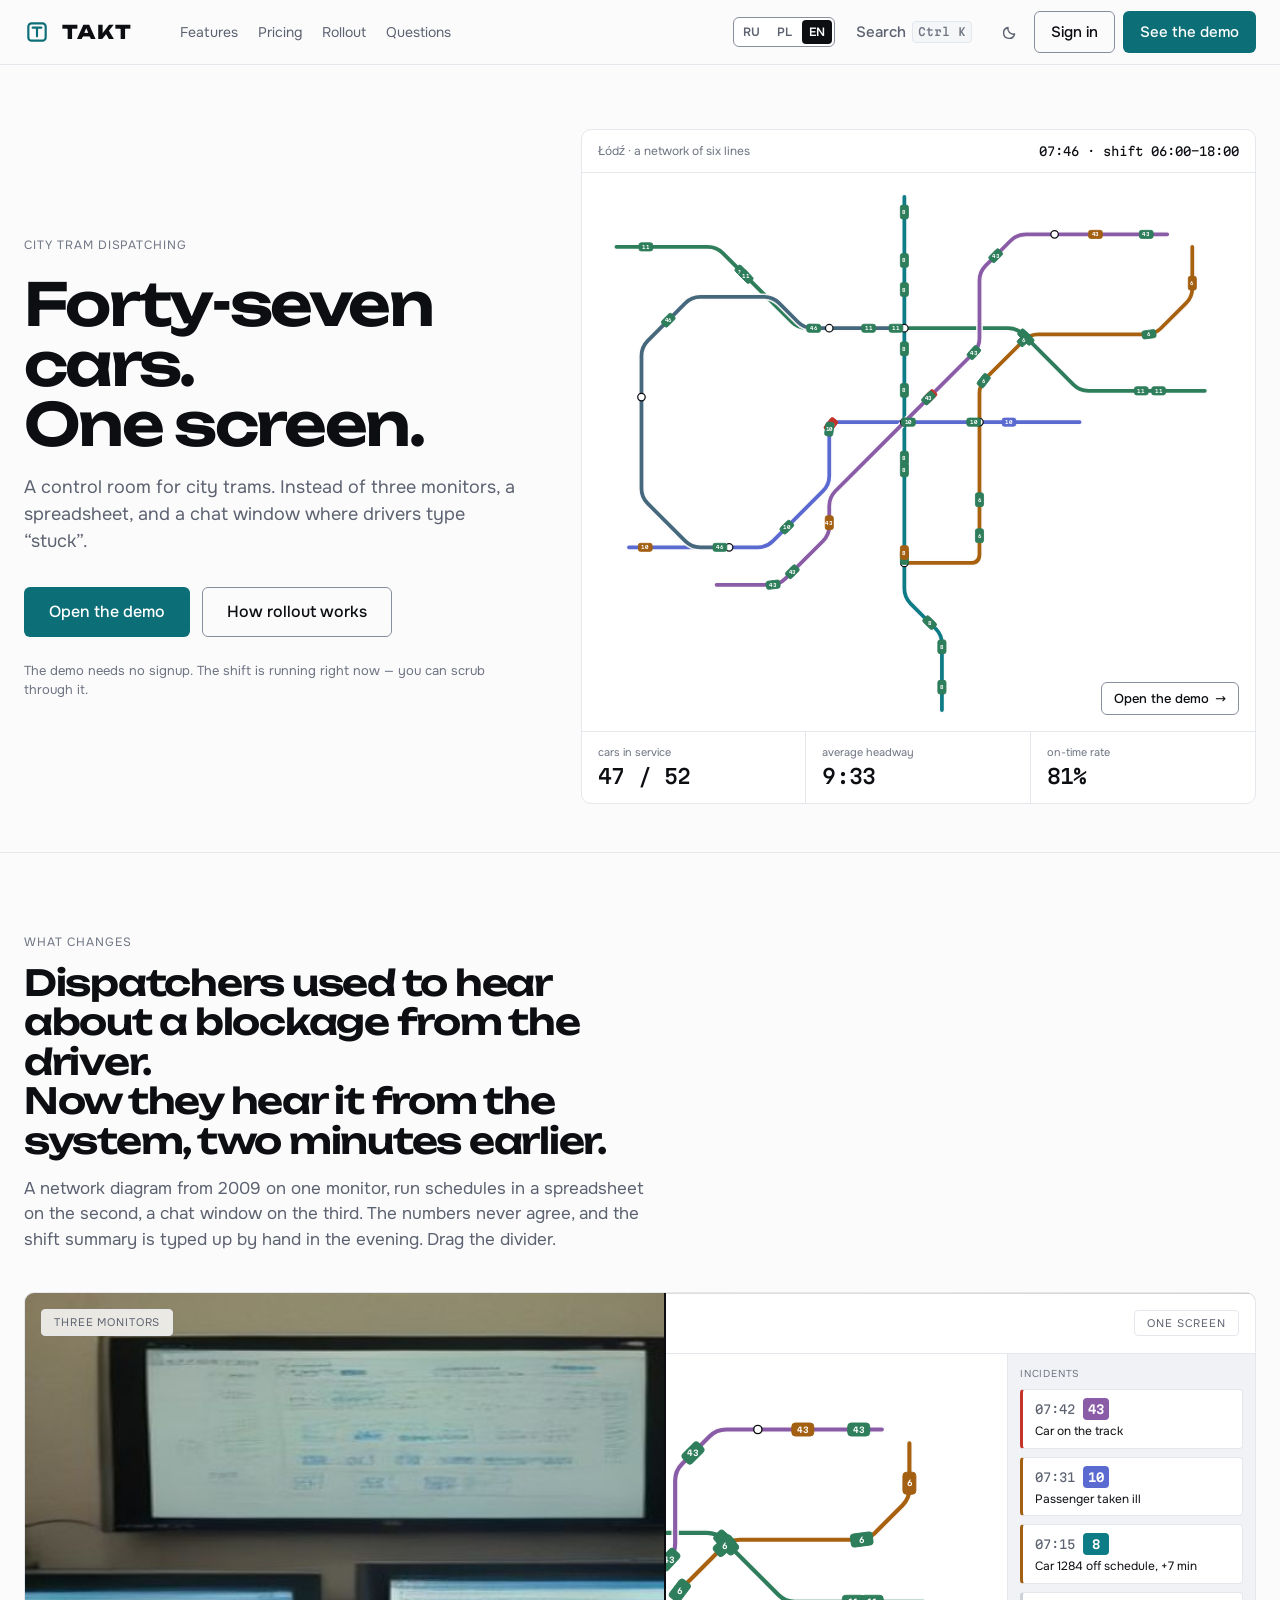
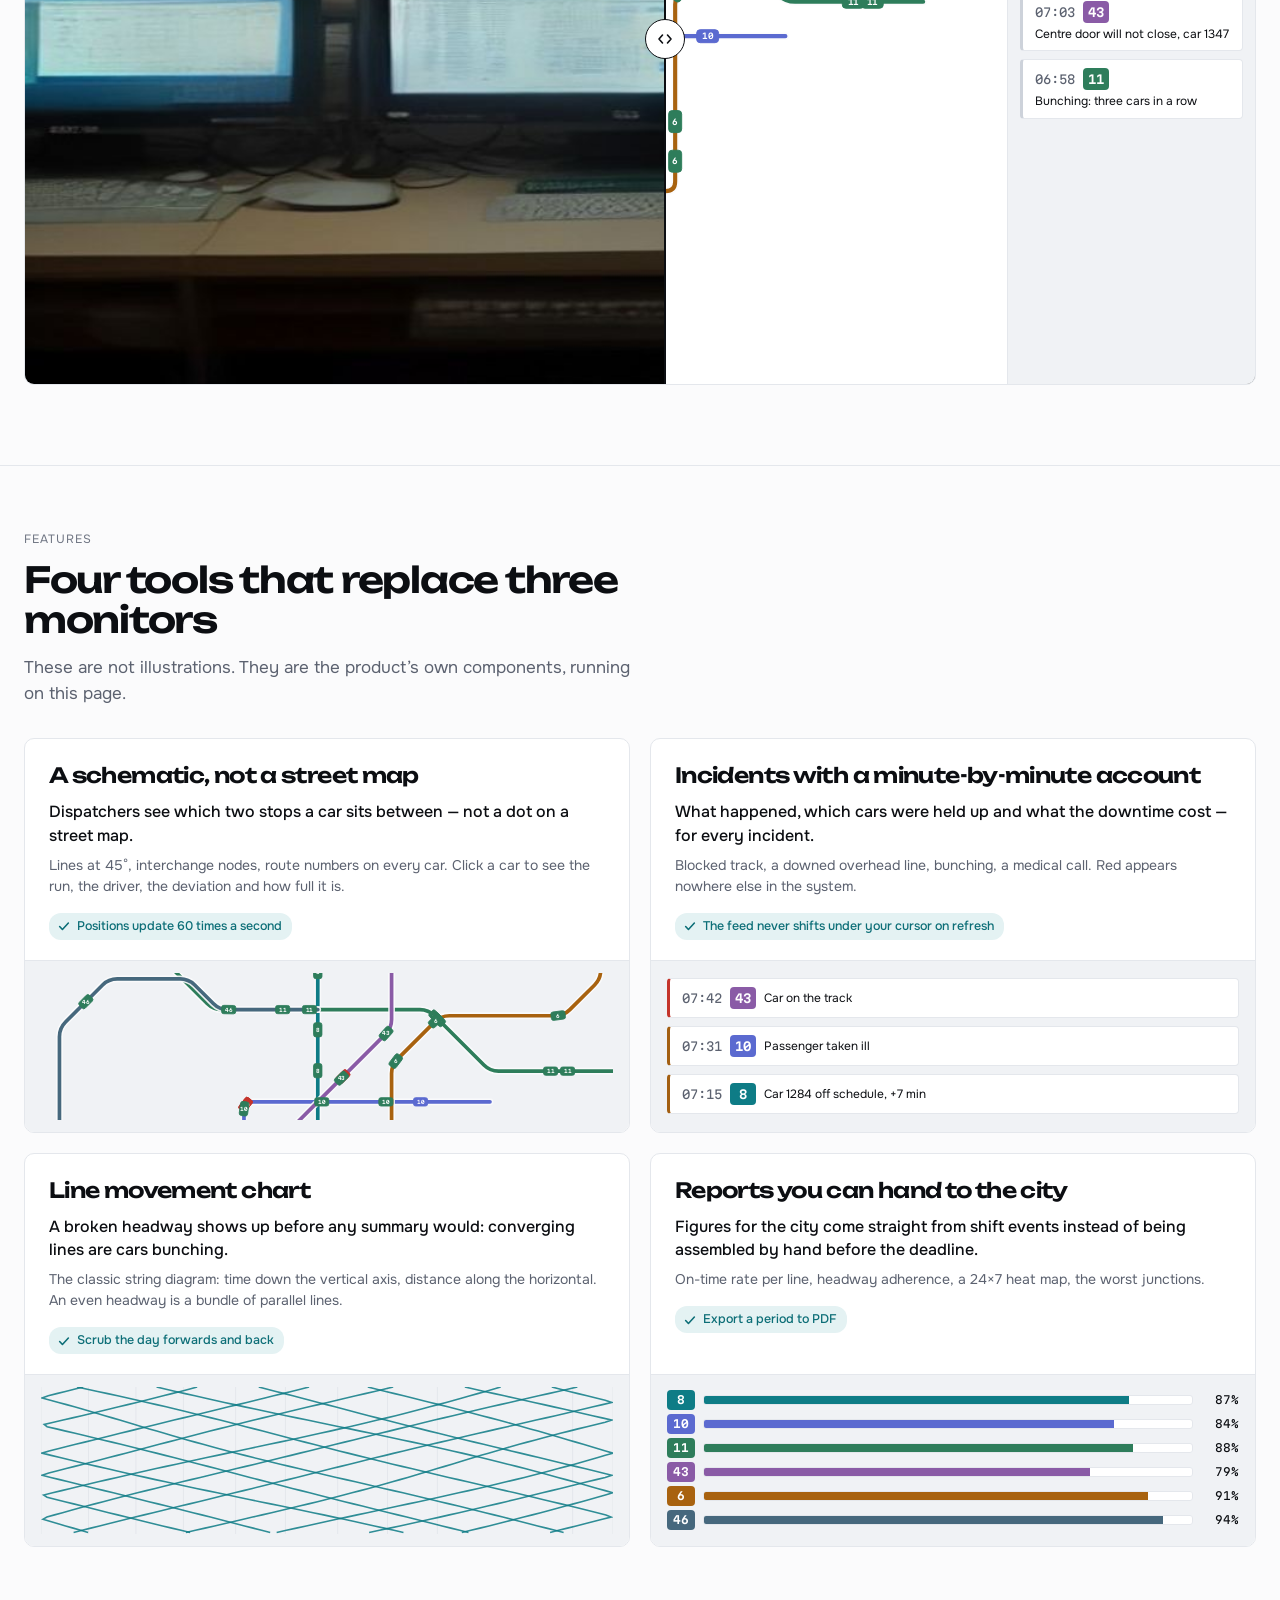
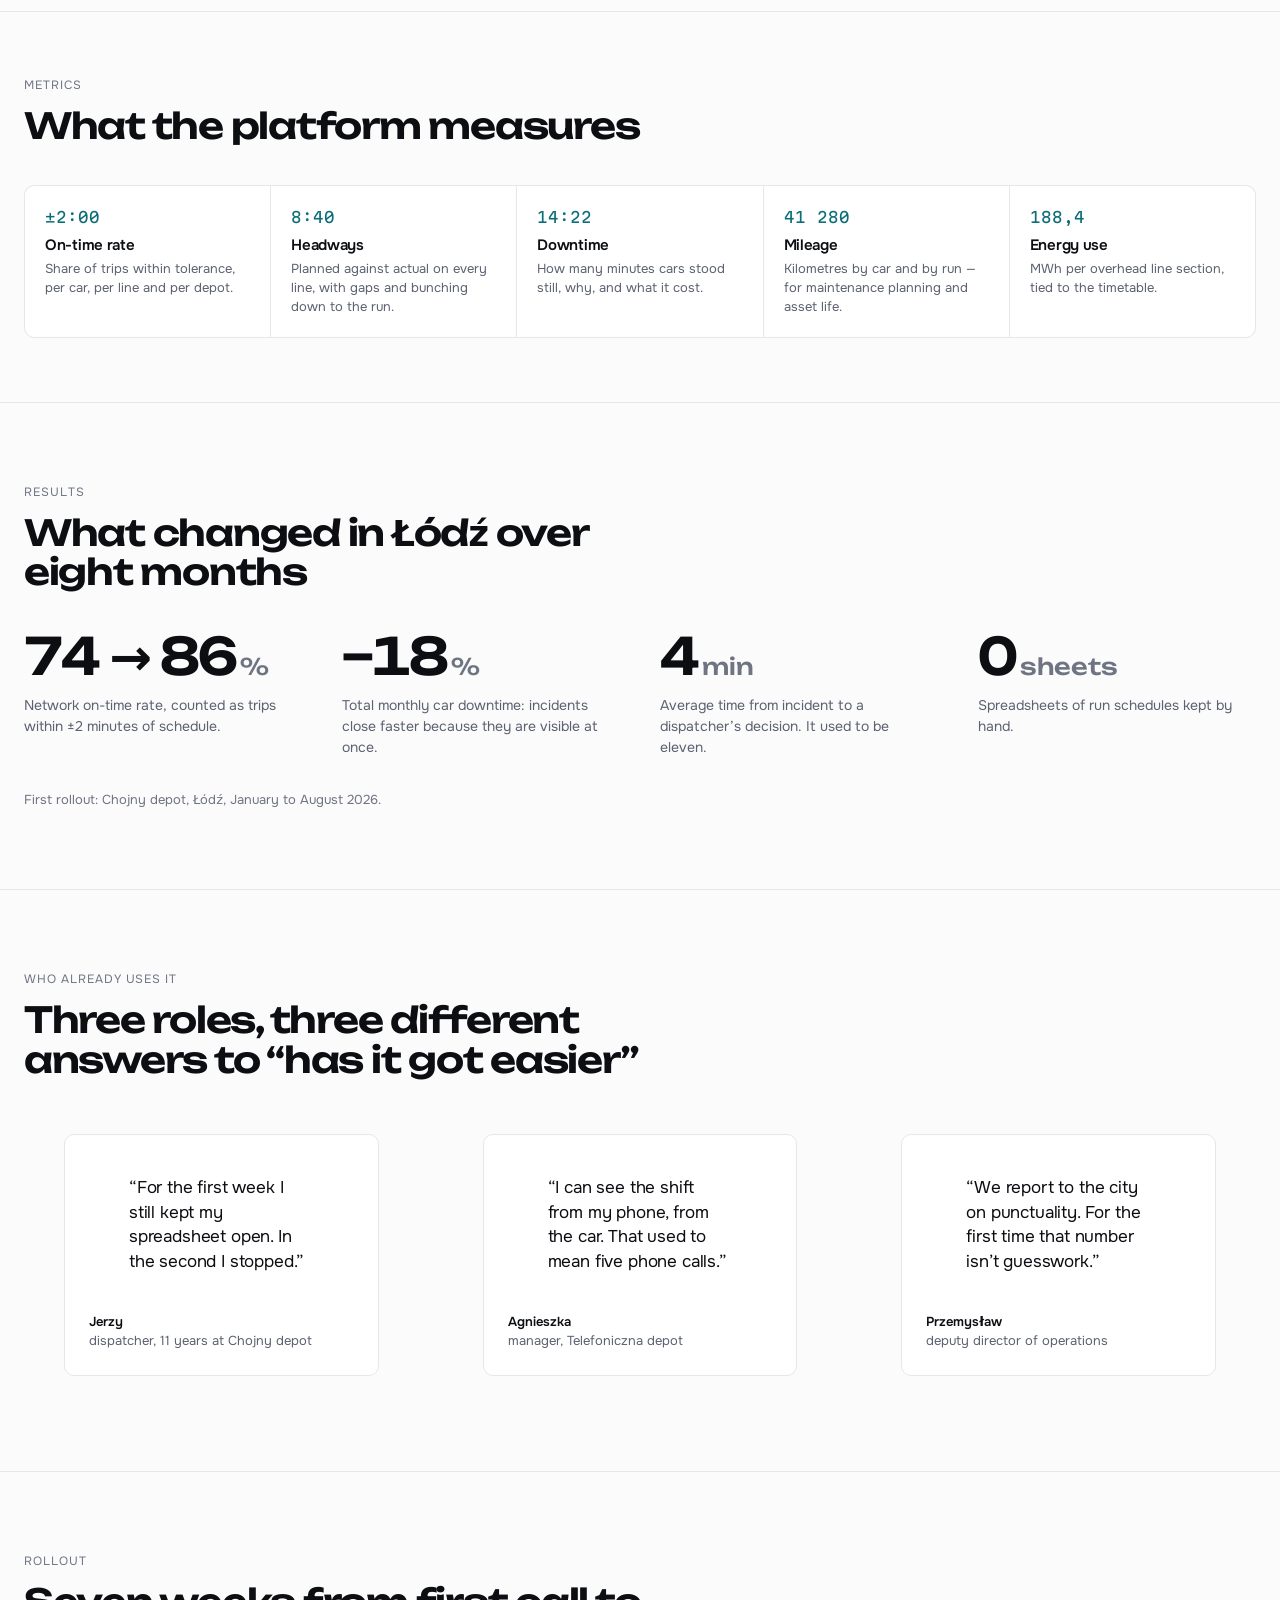
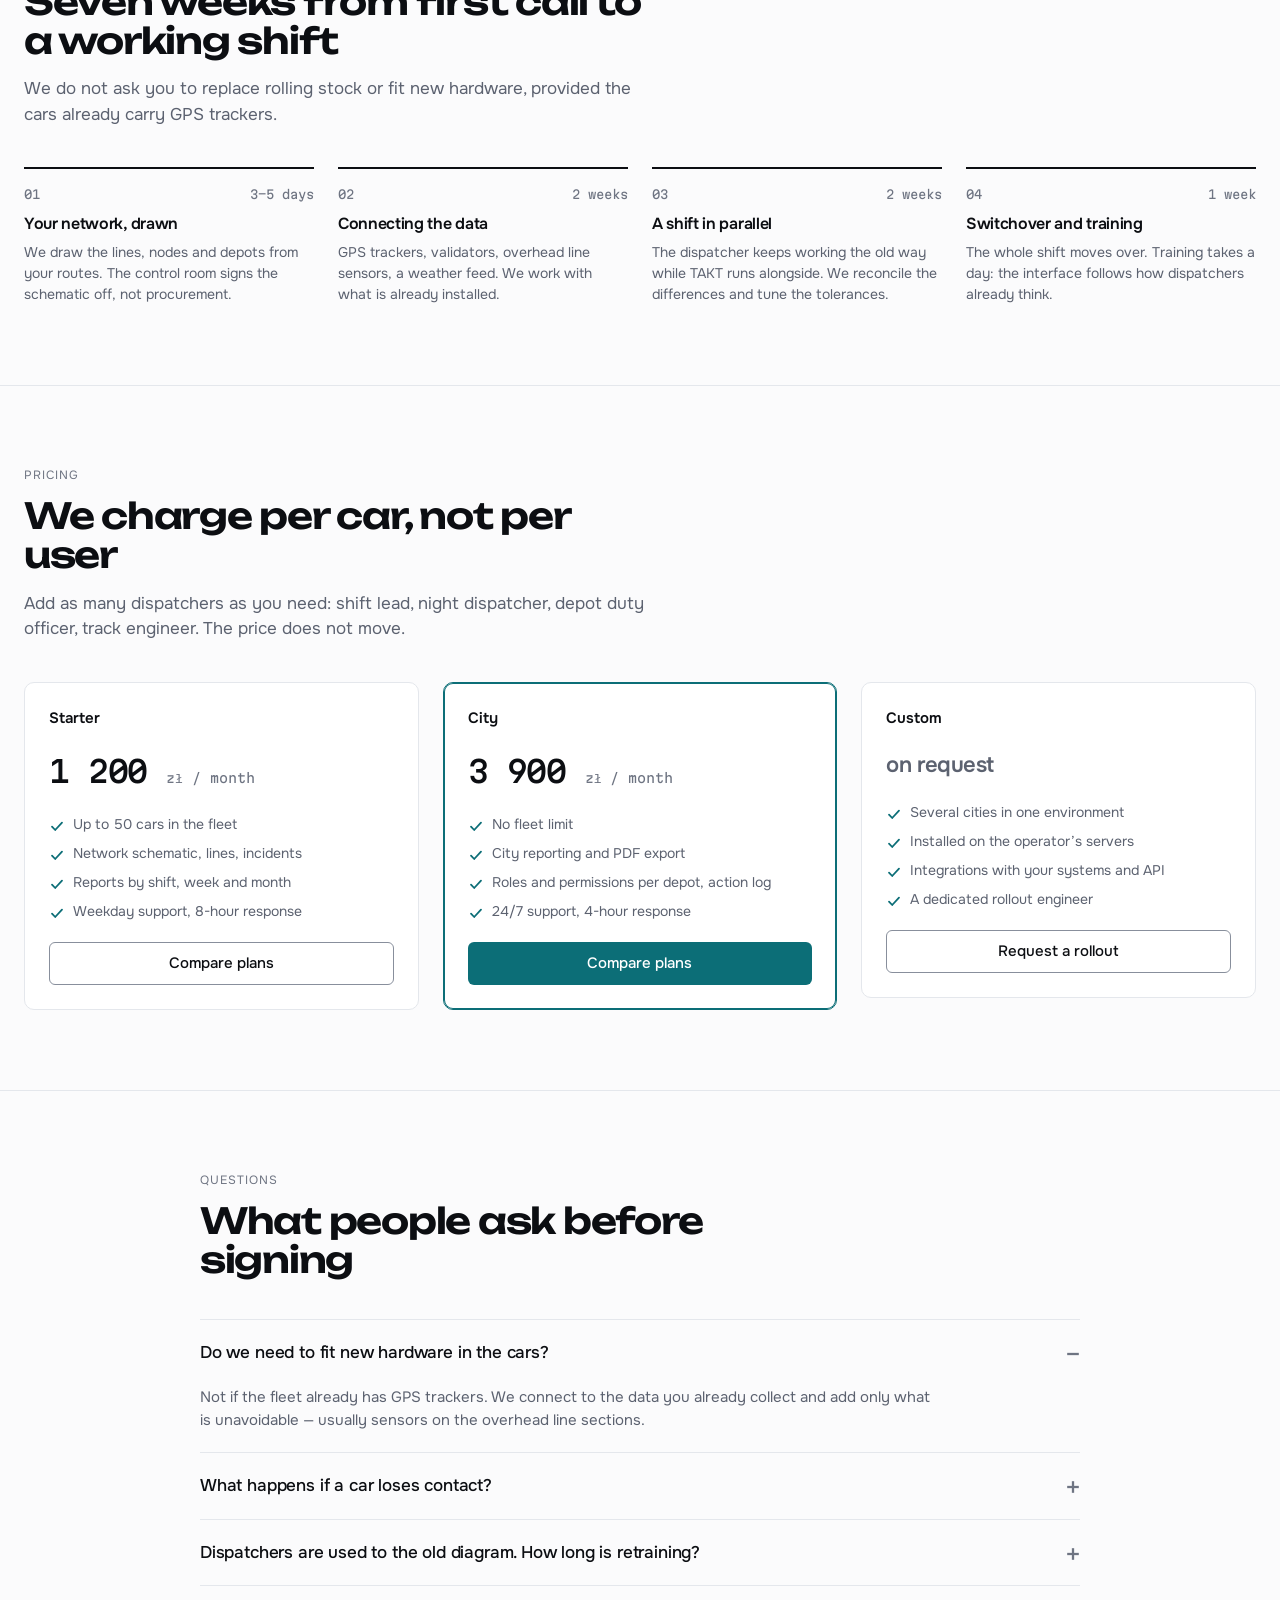
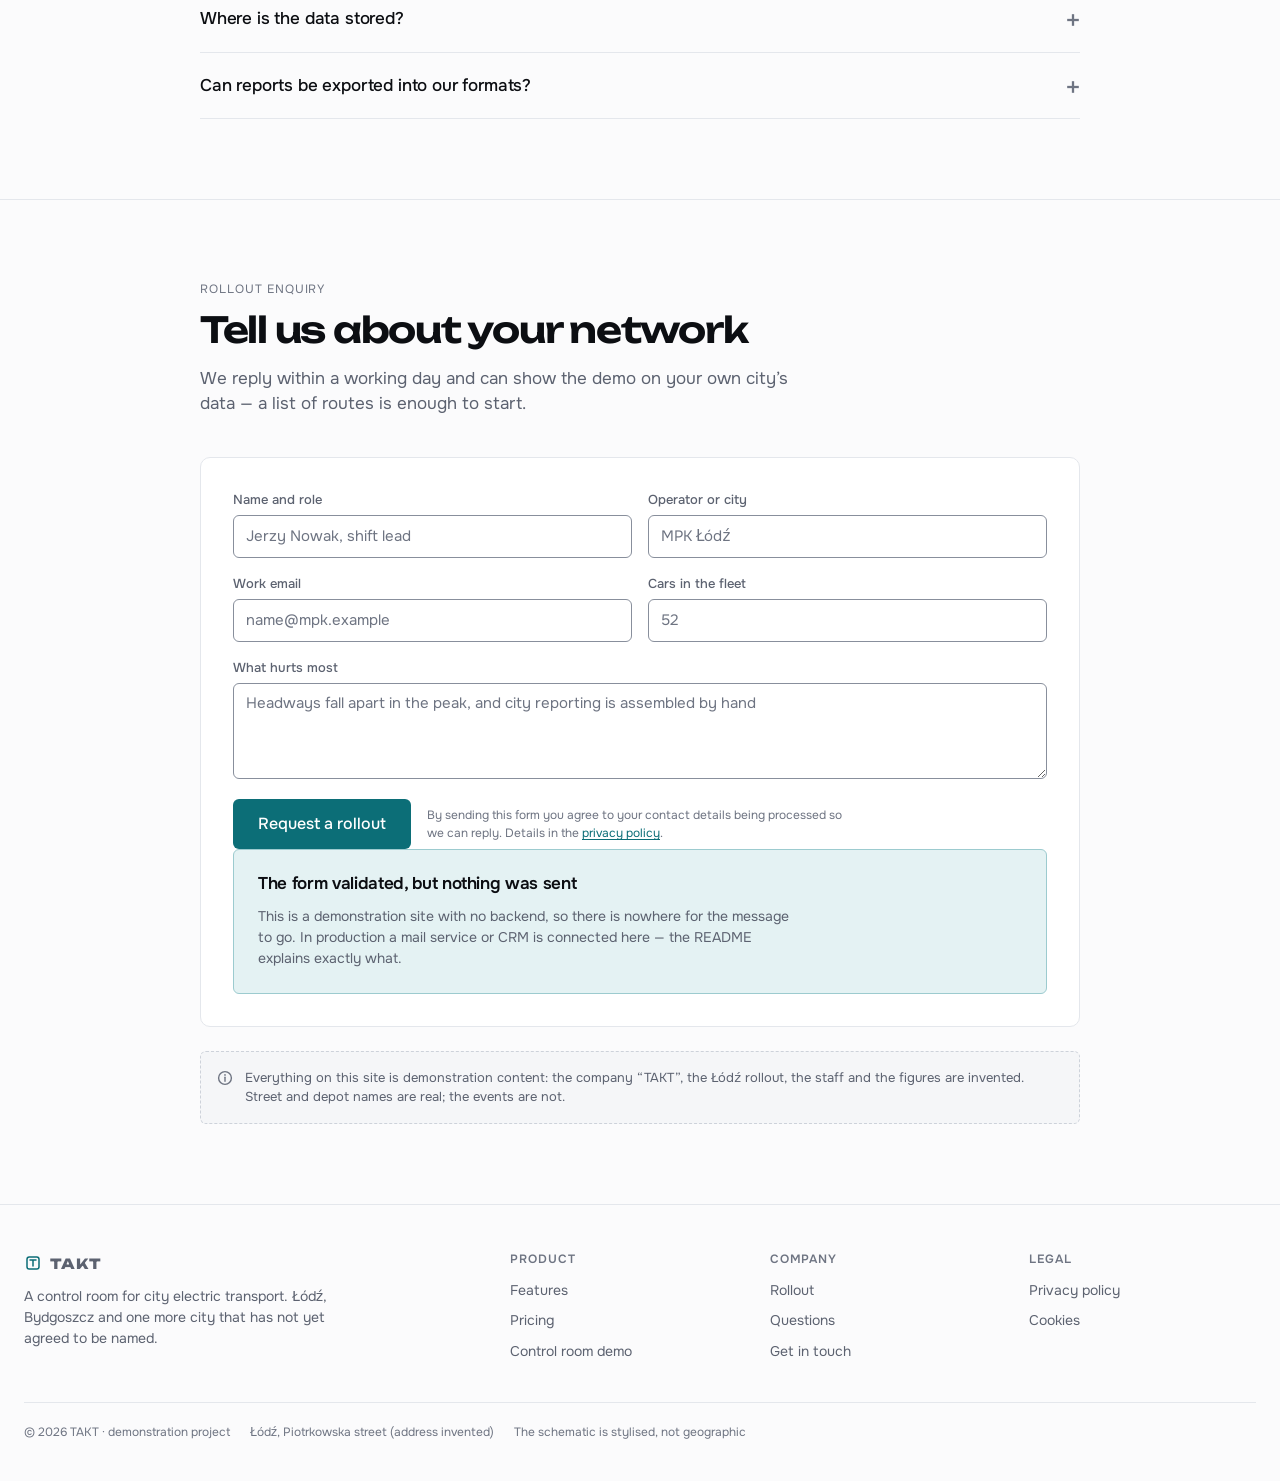
==== commit 0af0345e: "SEO и лучшие практики: подписи ссылок и CSP в meta - Кнопки в карточках тарифов назывались «Подробне" ====
--- a/index.html
+++ b/index.html
@@ -3,7 +3,7 @@
 <head>
 <meta charset="utf-8">
 <meta name="viewport" content="width=device-width, initial-scale=1">
-<meta http-equiv="Content-Security-Policy" content="default-src 'self'; img-src 'self' data:; style-src 'self' 'unsafe-inline'; script-src 'self'; font-src 'self'; connect-src 'none'; base-uri 'none'; frame-ancestors 'none'">
+<meta http-equiv="Content-Security-Policy" content="default-src 'self'; img-src 'self' data:; style-src 'self' 'unsafe-inline'; script-src 'self'; font-src 'self'; connect-src 'none'; base-uri 'none'">
 <meta name="referrer" content="strict-origin-when-cross-origin">
 <title>ТАКТ — диспетчерская для городского трамвая</title>
 <meta name="description" data-i18n-content="page.indexDesc" content="ТАКТ собирает диспетчерскую трамвайного оператора в один экран: живая схема сети, интервалы, происшествия и отчёты для города. Демо открывается без регистрации.">
@@ -428,7 +428,7 @@
             <li><svg width="16" height="16" aria-hidden="true"><use href="#ic-check"/></svg><span data-i18n="plans.start3">Отчёты за смену, неделю и месяц</span></li>
             <li><svg width="16" height="16" aria-hidden="true"><use href="#ic-check"/></svg><span data-i18n="plans.start6">Поддержка по будням, ответ за 8 часов</span></li>
           </ul>
-          <a class="btn btn--ghost" href="pricing.html" data-i18n="plans.more">Подробнее</a>
+          <a class="btn btn--ghost" href="pricing.html" data-i18n="plans.more">Сравнить тарифы</a>
         </div>
 
         <div class="plan" data-featured="true">
@@ -440,7 +440,7 @@
             <li><svg width="16" height="16" aria-hidden="true"><use href="#ic-check"/></svg><span data-i18n="plans.city4">Роли и права по депо, журнал действий</span></li>
             <li><svg width="16" height="16" aria-hidden="true"><use href="#ic-check"/></svg><span data-i18n="plans.city6">Поддержка 24/7, реакция за 4 часа</span></li>
           </ul>
-          <a class="btn" href="pricing.html" data-i18n="plans.more">Подробнее</a>
+          <a class="btn" href="pricing.html" data-i18n="plans.more">Сравнить тарифы</a>
         </div>
 
         <div class="plan">
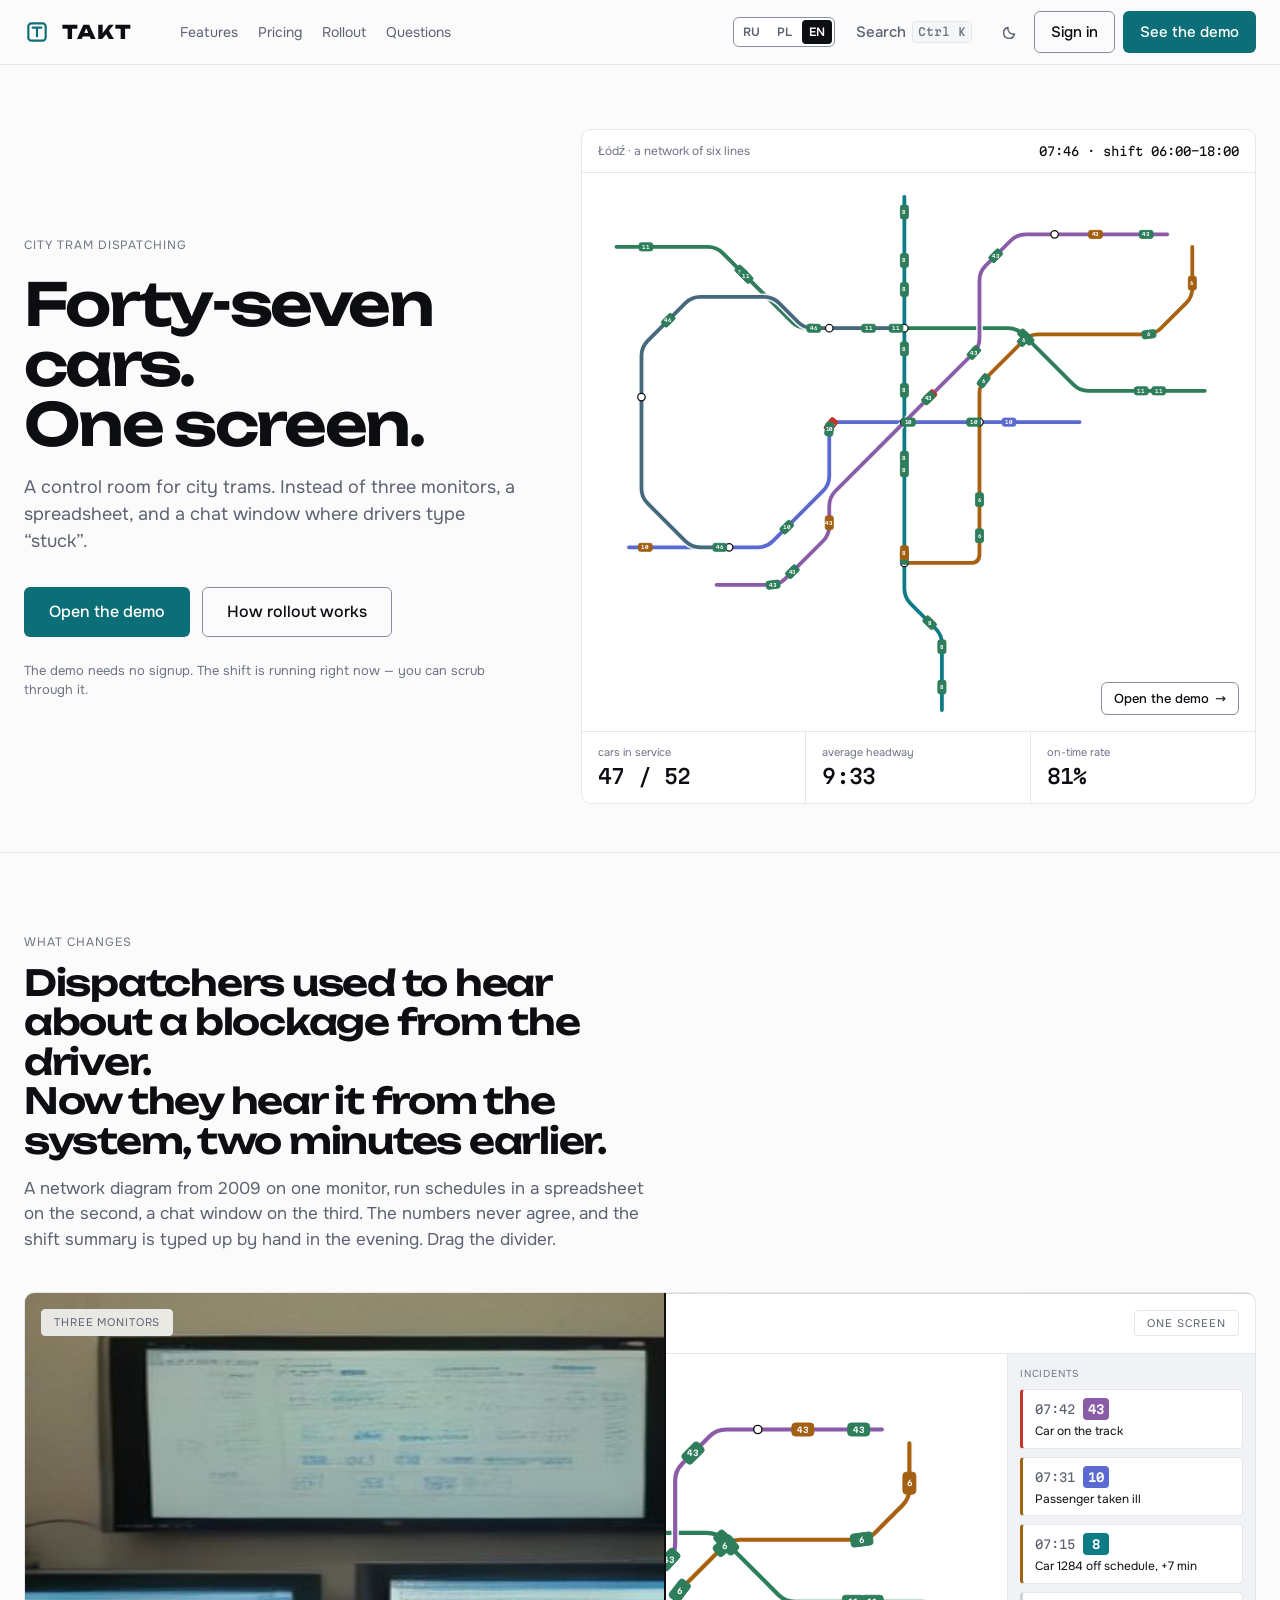
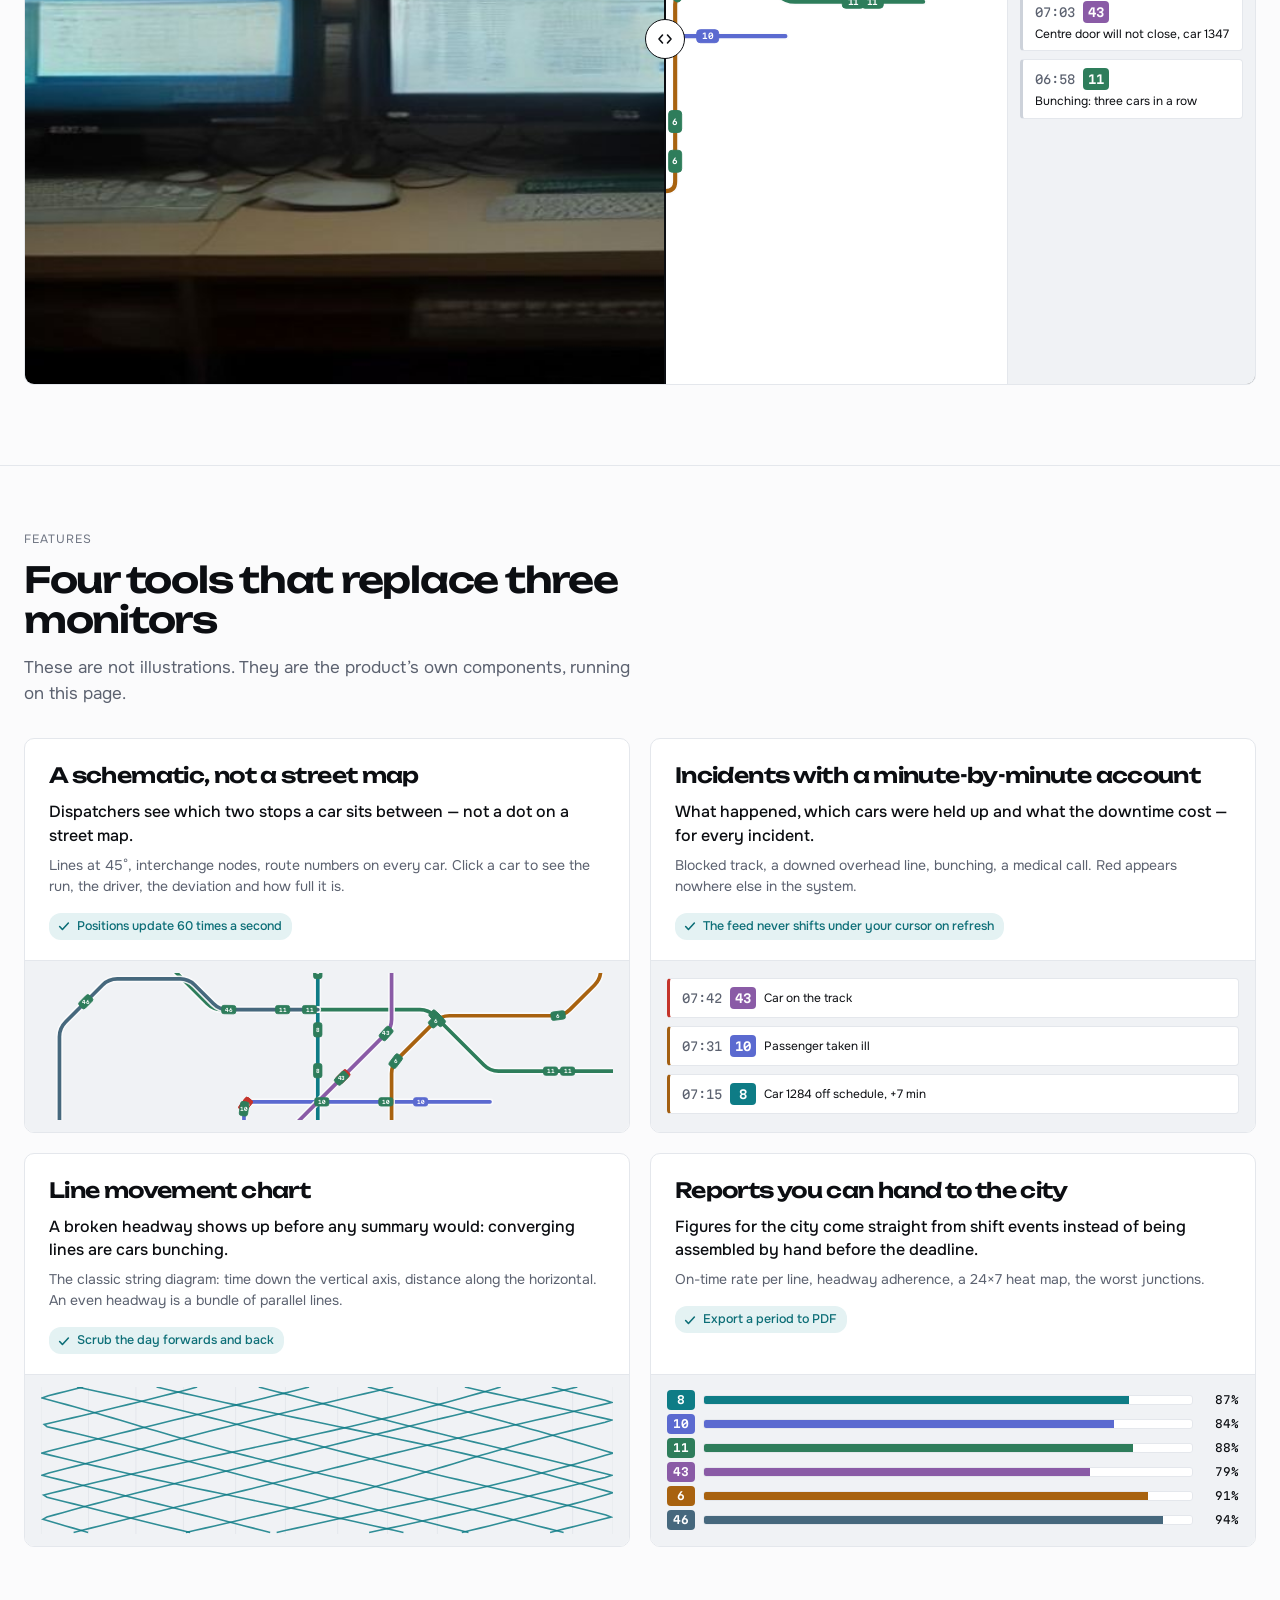
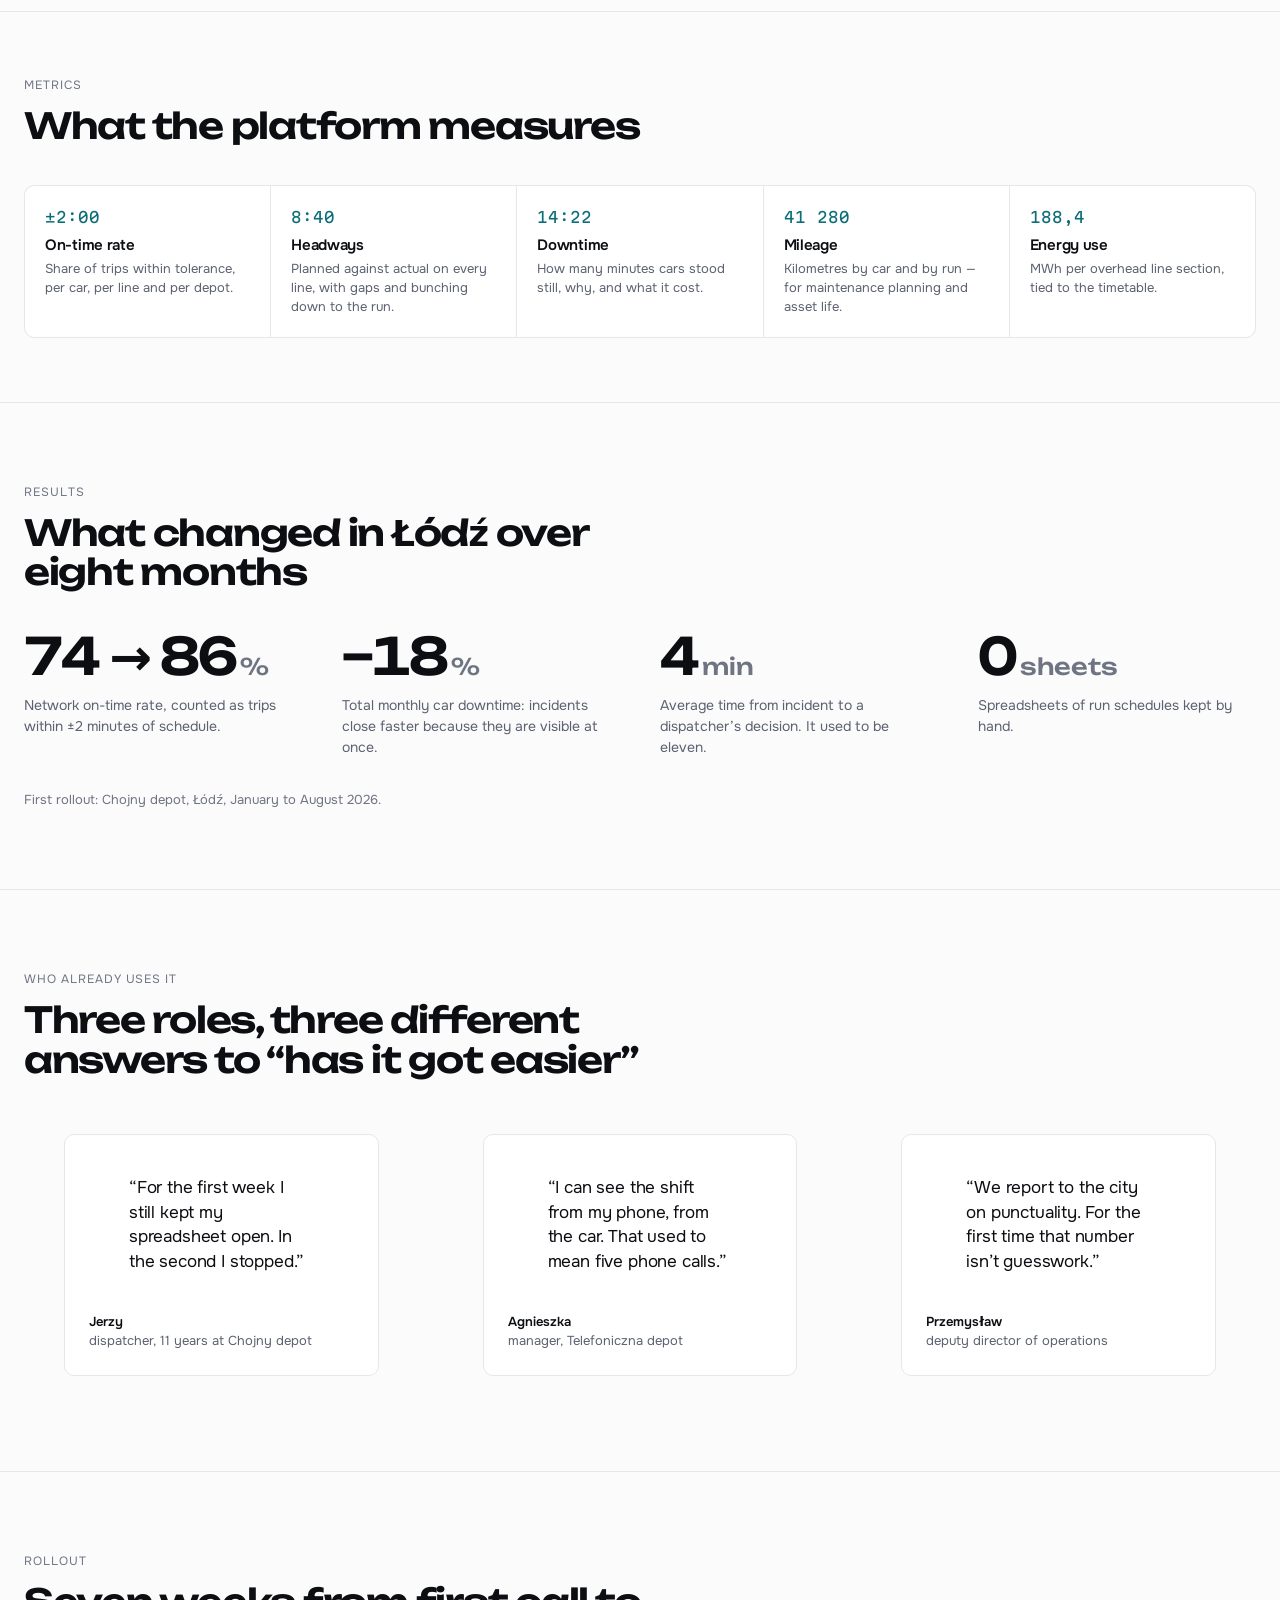
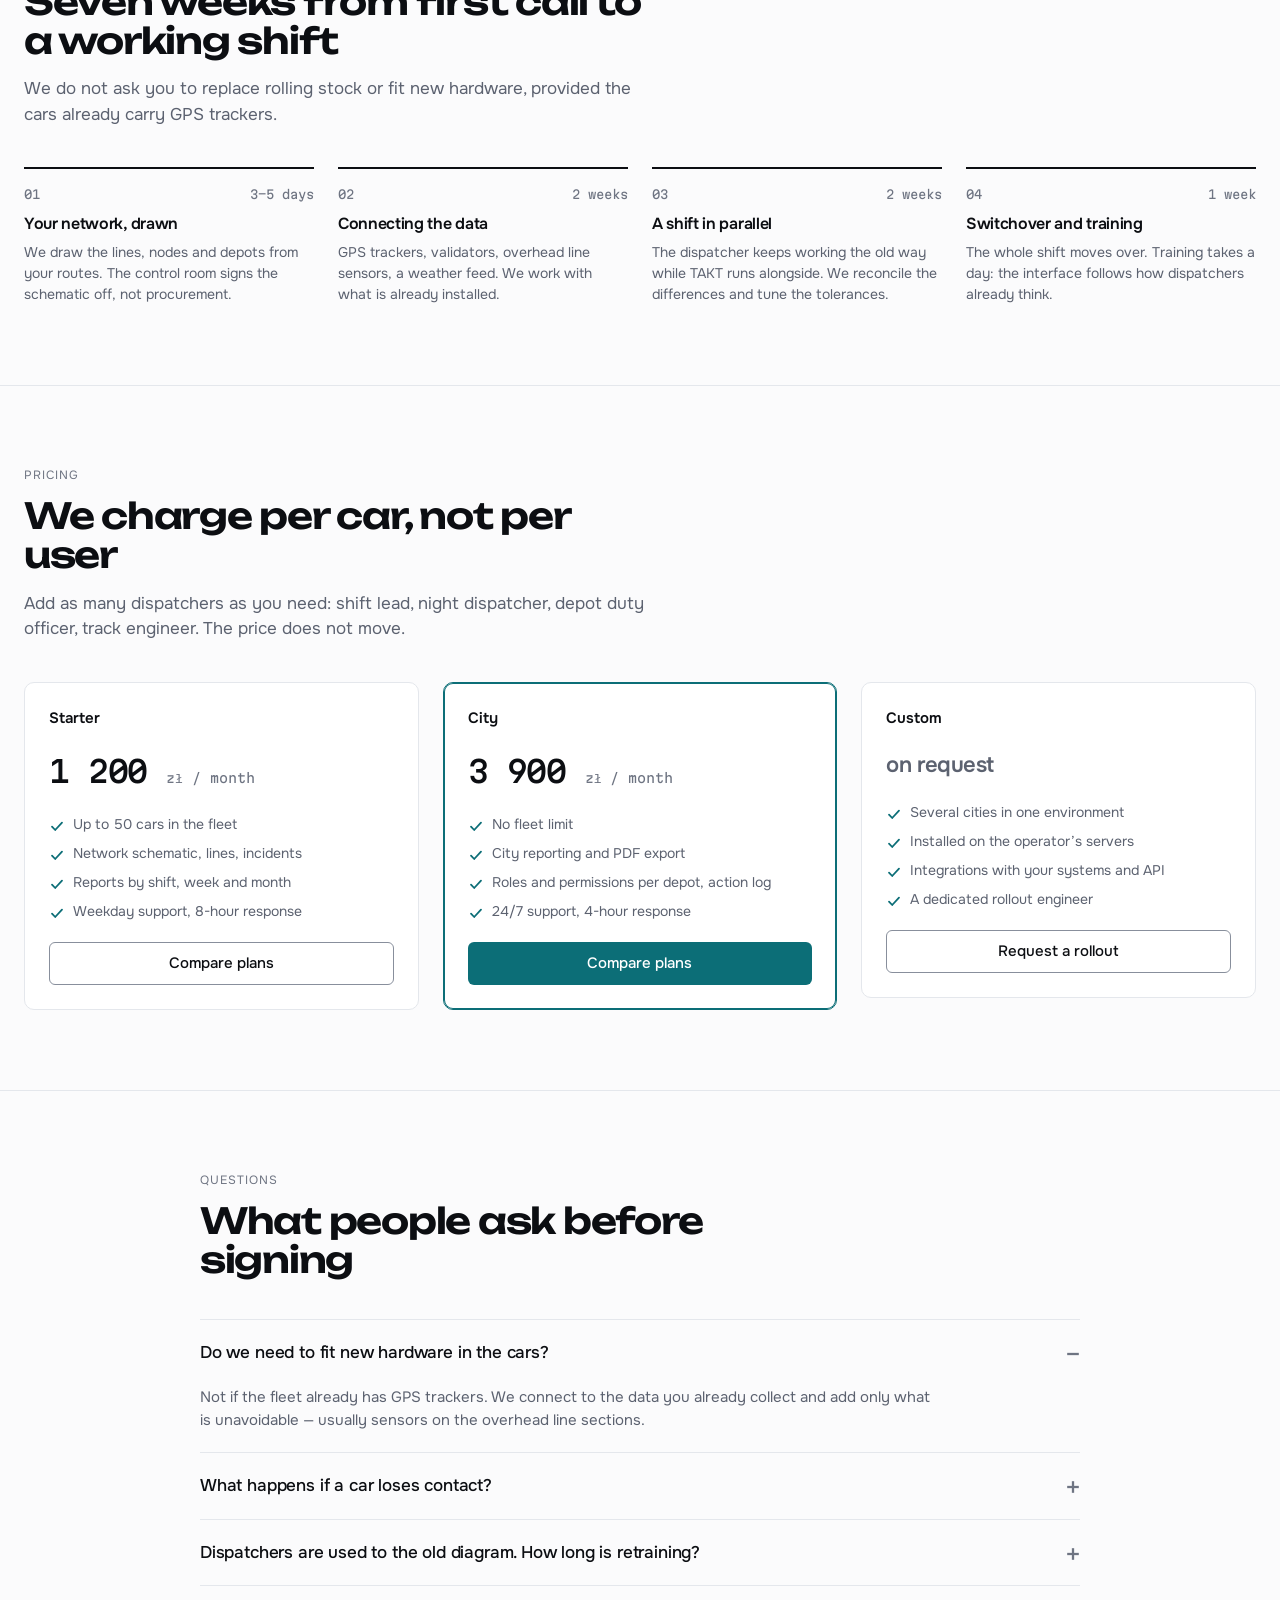
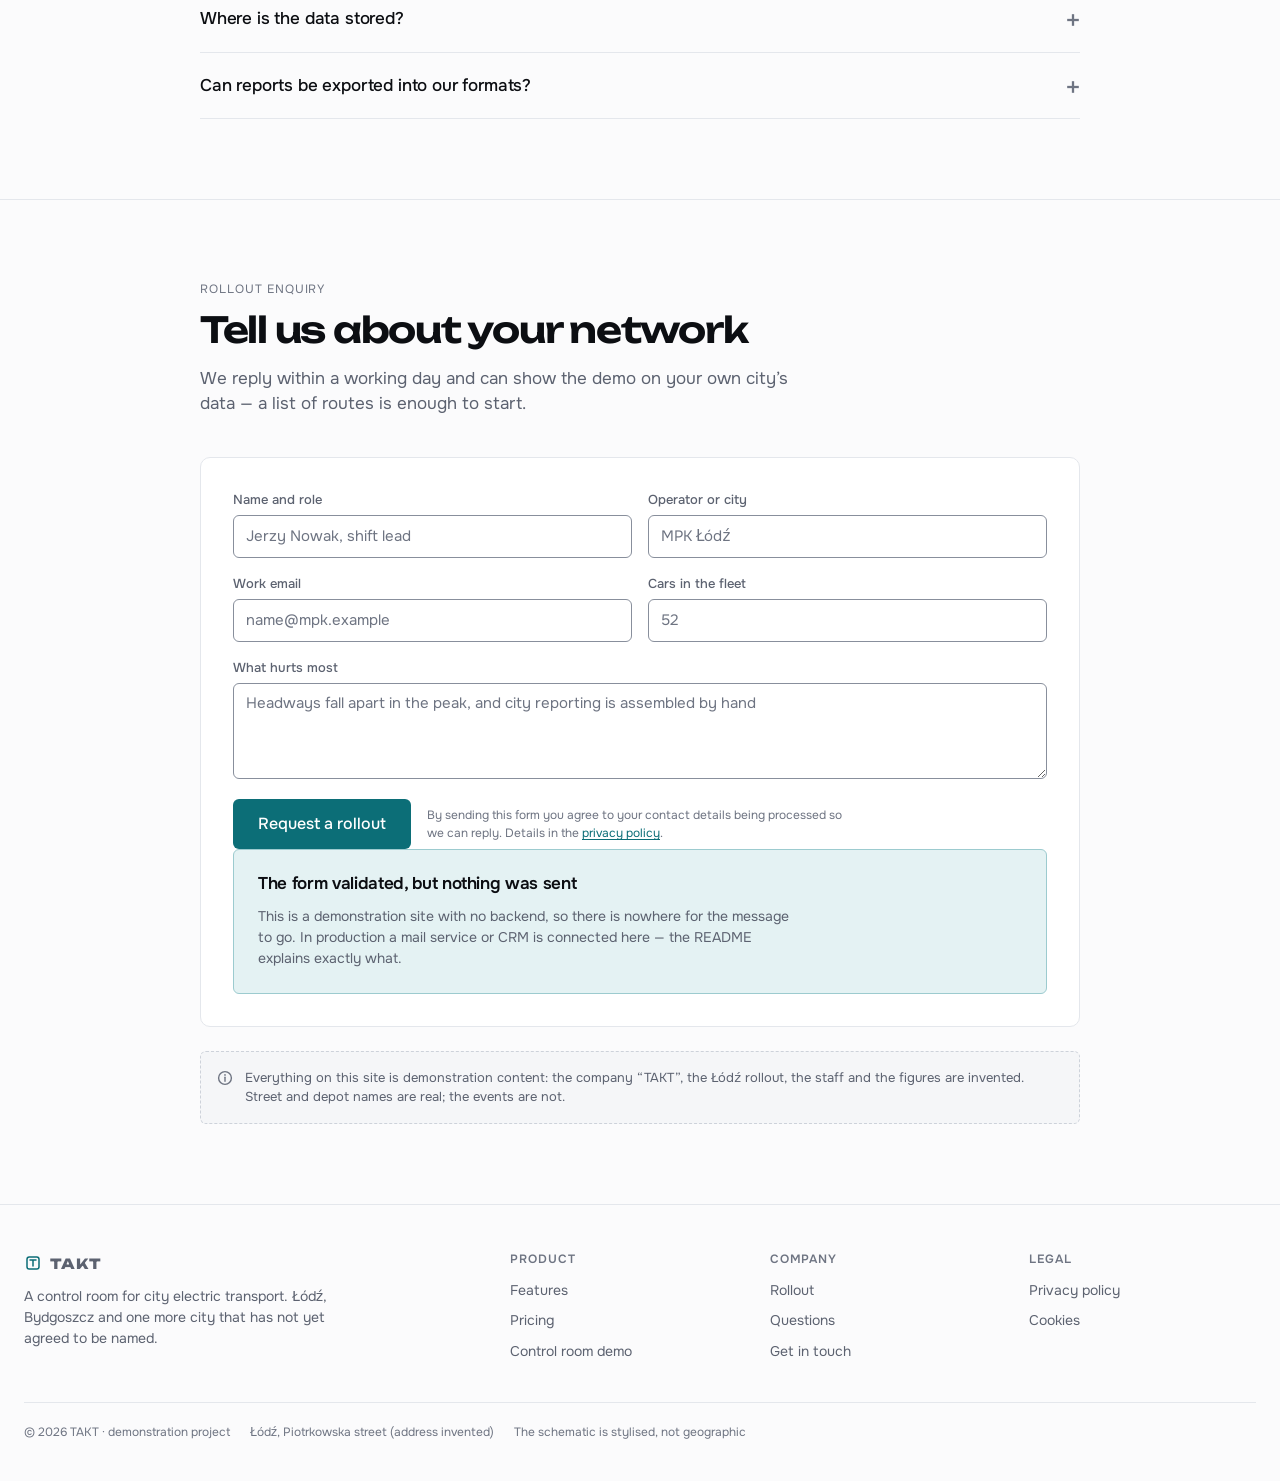
==== commit 8f1f6c8e: "CSP: connect-src 'self', как в README С 'none' страница не могла прочитать robots.txt, и Lighthouse " ====
--- a/index.html
+++ b/index.html
@@ -3,7 +3,7 @@
 <head>
 <meta charset="utf-8">
 <meta name="viewport" content="width=device-width, initial-scale=1">
-<meta http-equiv="Content-Security-Policy" content="default-src 'self'; img-src 'self' data:; style-src 'self' 'unsafe-inline'; script-src 'self'; font-src 'self'; connect-src 'none'; base-uri 'none'">
+<meta http-equiv="Content-Security-Policy" content="default-src 'self'; img-src 'self' data:; style-src 'self' 'unsafe-inline'; script-src 'self'; font-src 'self'; connect-src 'self'; base-uri 'none'">
 <meta name="referrer" content="strict-origin-when-cross-origin">
 <title>ТАКТ — диспетчерская для городского трамвая</title>
 <meta name="description" data-i18n-content="page.indexDesc" content="ТАКТ собирает диспетчерскую трамвайного оператора в один экран: живая схема сети, интервалы, происшествия и отчёты для города. Демо открывается без регистрации.">
--- a/assets/css/app.css
+++ b/assets/css/app.css
@@ -49,6 +49,21 @@
 /* Пять чисел смены. Ширина колонок фиксирована табличными цифрами,
    поэтому обновление раз в 5 секунд не двигает соседей. */
 .metrics { display: flex; align-items: center; gap: var(--s5); margin-left: auto; min-width: 0; }
+
+/* Показатели занимают место между экранами и инструментами. Когда его
+   мало, менее важные уходят по очереди: смена (она статична), интервал,
+   пунктуальность. «На линии» и «открытых» видны всегда. Без этого на
+   ноутбуках 1024–1440 px строка уезжала под переключатель языков.
+   Пороги — по самому широкому (русскому) тексту с запасом на рост чисел. */
+@media (min-width: 1024px) {
+  .metrics {
+    flex: 1 1 0; justify-content: flex-end;
+    container-type: inline-size; overflow: hidden;
+  }
+}
+@container (max-width: 511px) { .metrics > .metric:nth-child(5) { display: none; } }
+@container (max-width: 383px) { .metrics > .metric:nth-child(2) { display: none; } }
+@container (max-width: 266px) { .metrics > .metric:nth-child(3) { display: none; } }
 .metric { display: flex; flex-direction: column; gap: 1px; line-height: 1.1; }
 .metric__label { font-size: 11px; color: var(--ink-3); white-space: nowrap; }
 .metric__value {
@@ -596,6 +611,31 @@
   .track-mark:not([data-major='true']) { display: none; }
   .metric:last-child { display: none; }          /* «смена» статична — на телефоне место дороже */
   .screen__head .chip { display: none; }
+  /* Роли и экран происшествий задают свои колонки. Селектор у них тяжелее,
+     чем у .app, и без этой строки они возвращали телефону три колонки. */
+  .app[data-role],
+  .app[data-screen] { grid-template-columns: minmax(0, 1fr); }
+}
+
+/* Поиск и роль сворачиваются до значков на узком ноутбуке — место
+   нужнее показателям, а на телефоне без этого инструменты шире экрана.
+   Подписи остаются для скринридера. */
+.app-search__icon { display: none; }
+@media (max-width: 1280px) {
+  .app-search { padding-inline: var(--s2); min-width: 38px; }
+  .app-search__icon { display: block; }
+  .app-search .kbd { display: none; }
+  .app-search__text {
+    position: absolute; width: 1px; height: 1px; overflow: hidden;
+    clip: rect(0 0 0 0); clip-path: inset(50%); white-space: nowrap;
+  }
+}
+@media (max-width: 1100px) {
+  #roleToggle { padding-inline: var(--s2); min-width: 38px; }
+  #roleLabel {
+    position: absolute; width: 1px; height: 1px; overflow: hidden;
+    clip: rect(0 0 0 0); clip-path: inset(50%); white-space: nowrap;
+  }
 }
 
 /* ——— экран начальника депо ———
